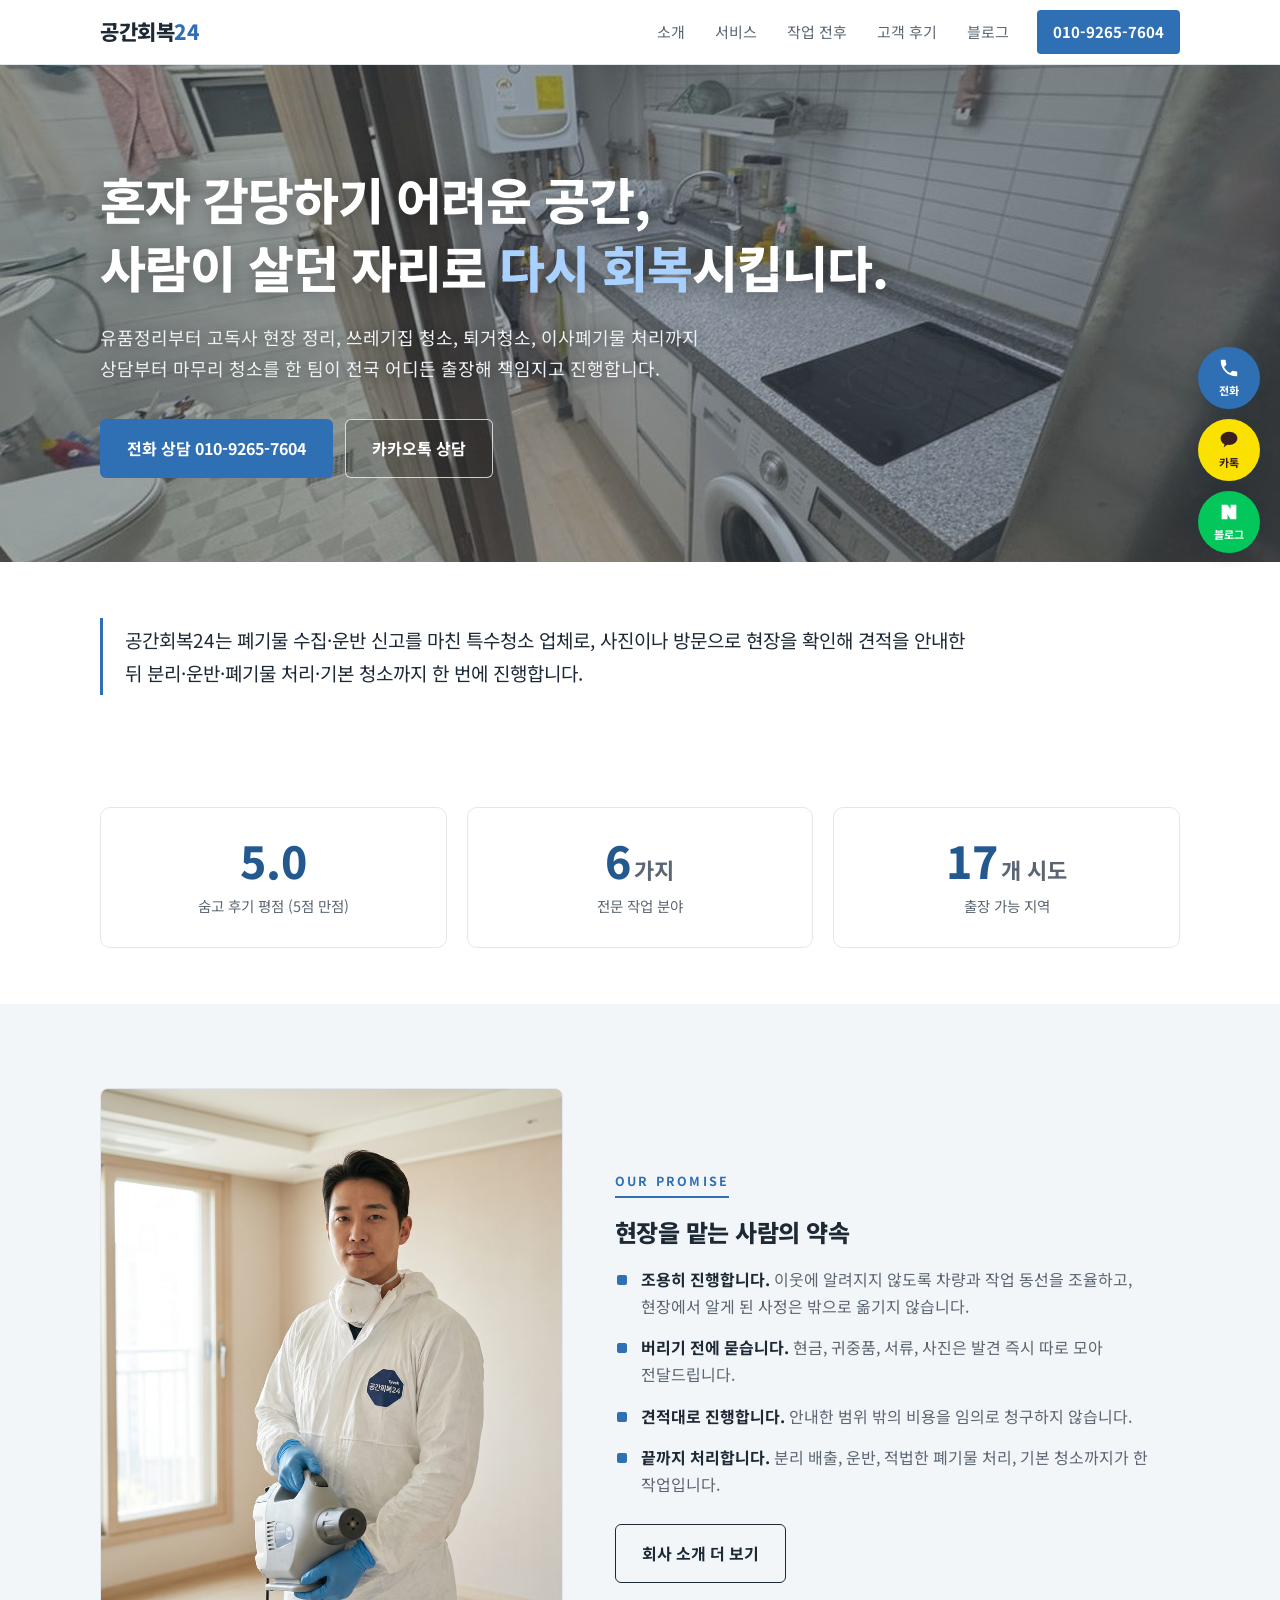
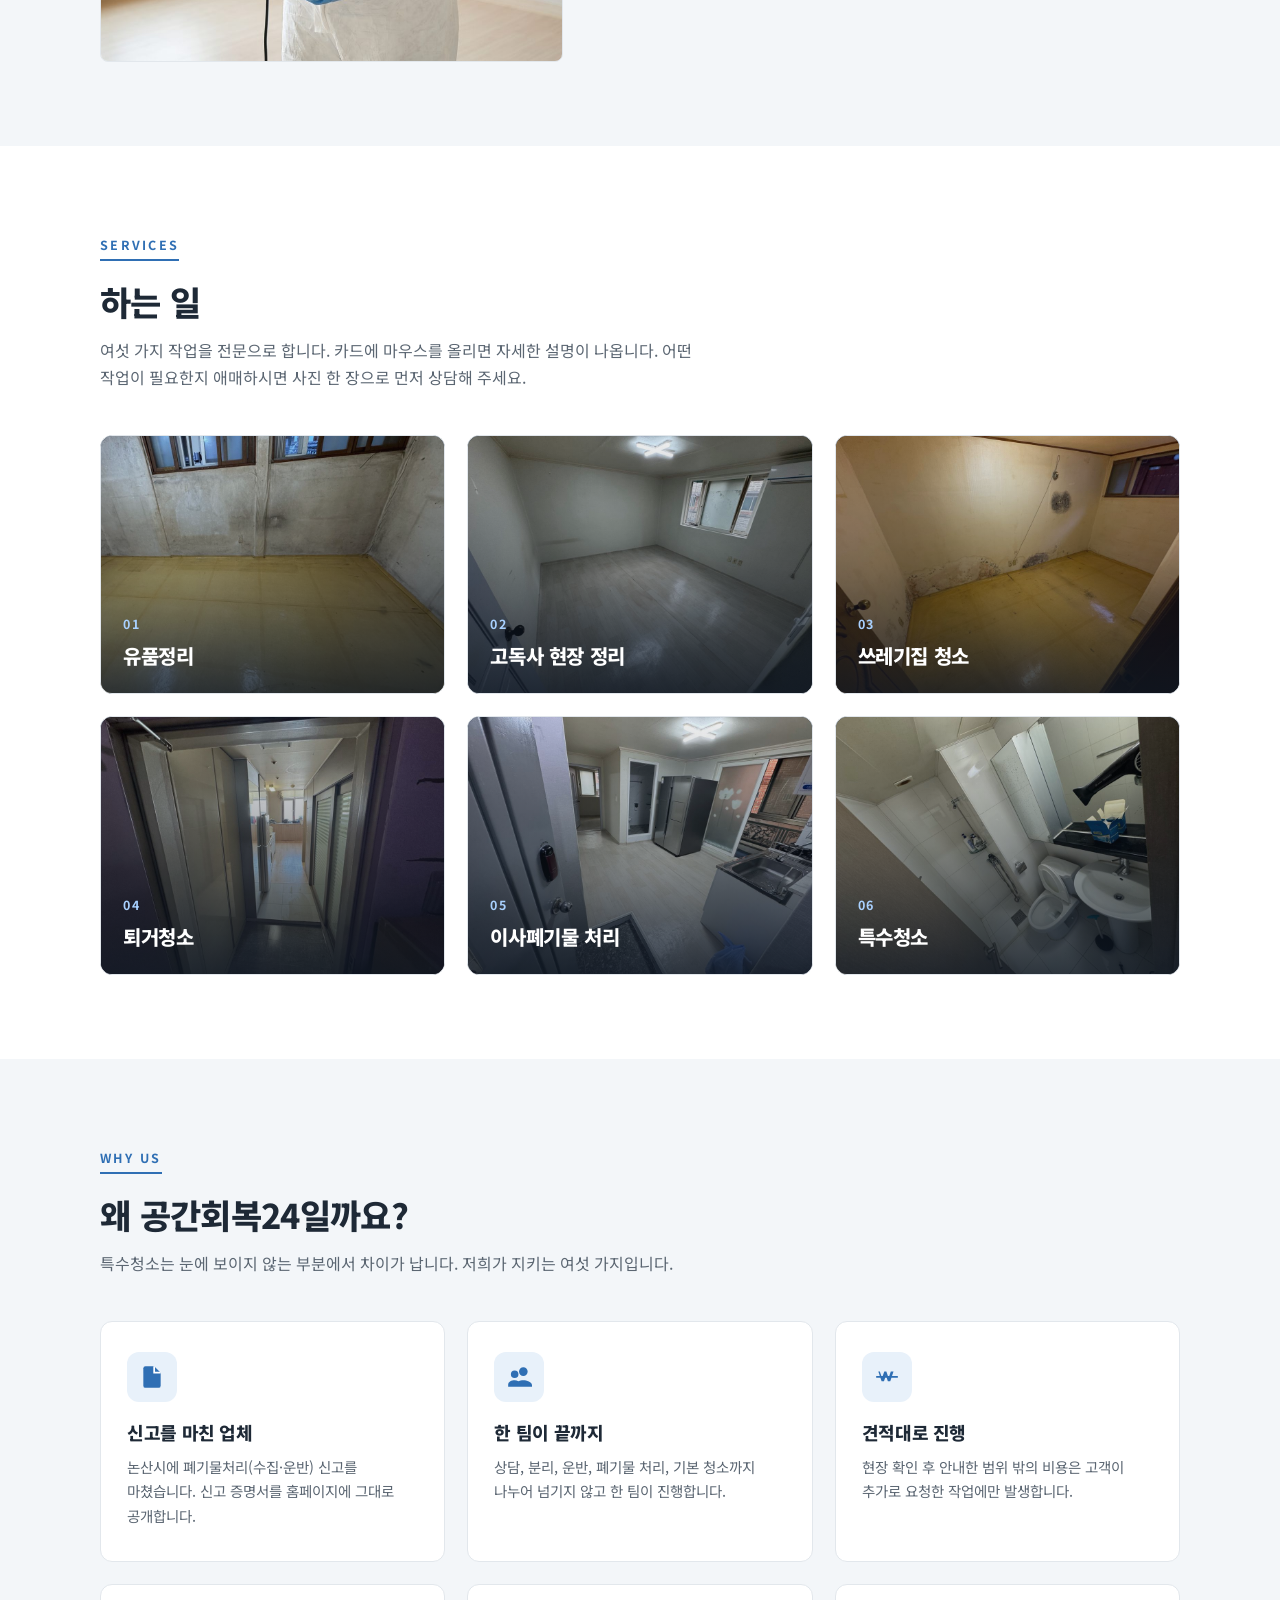
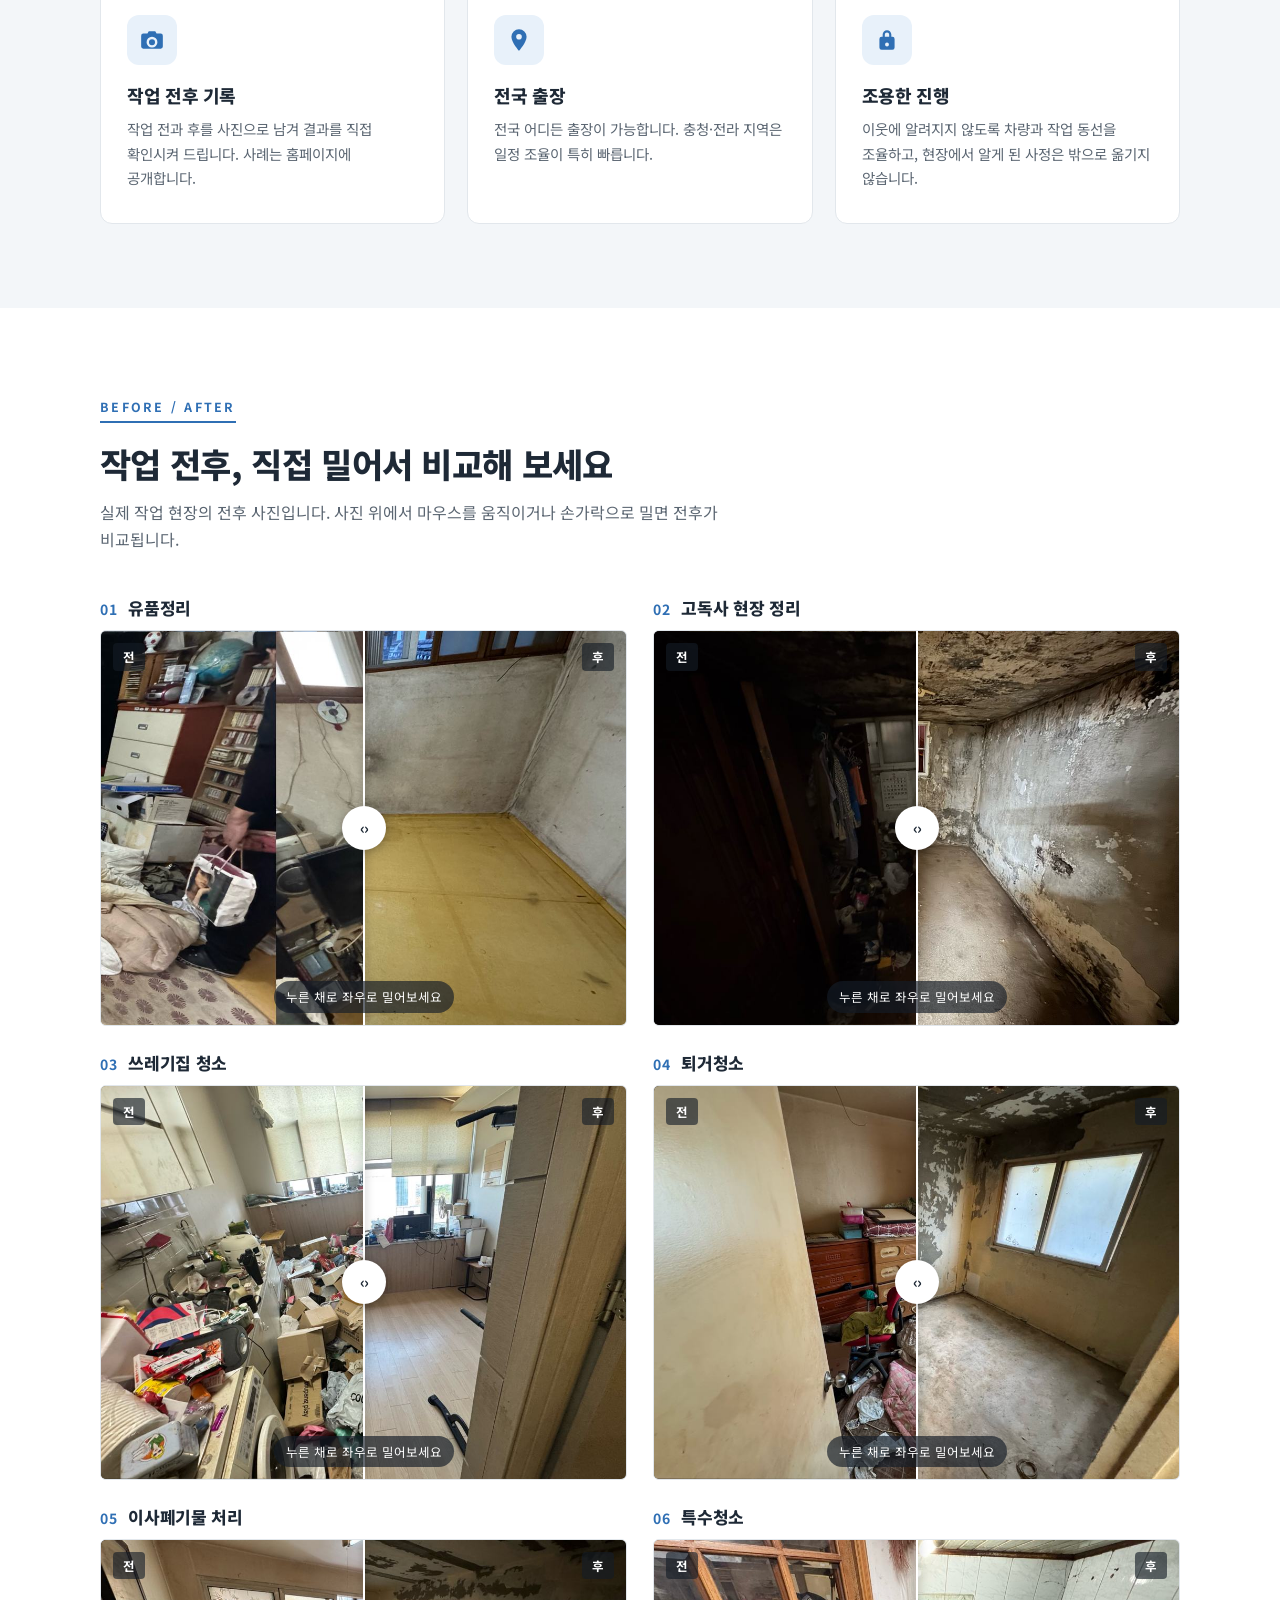
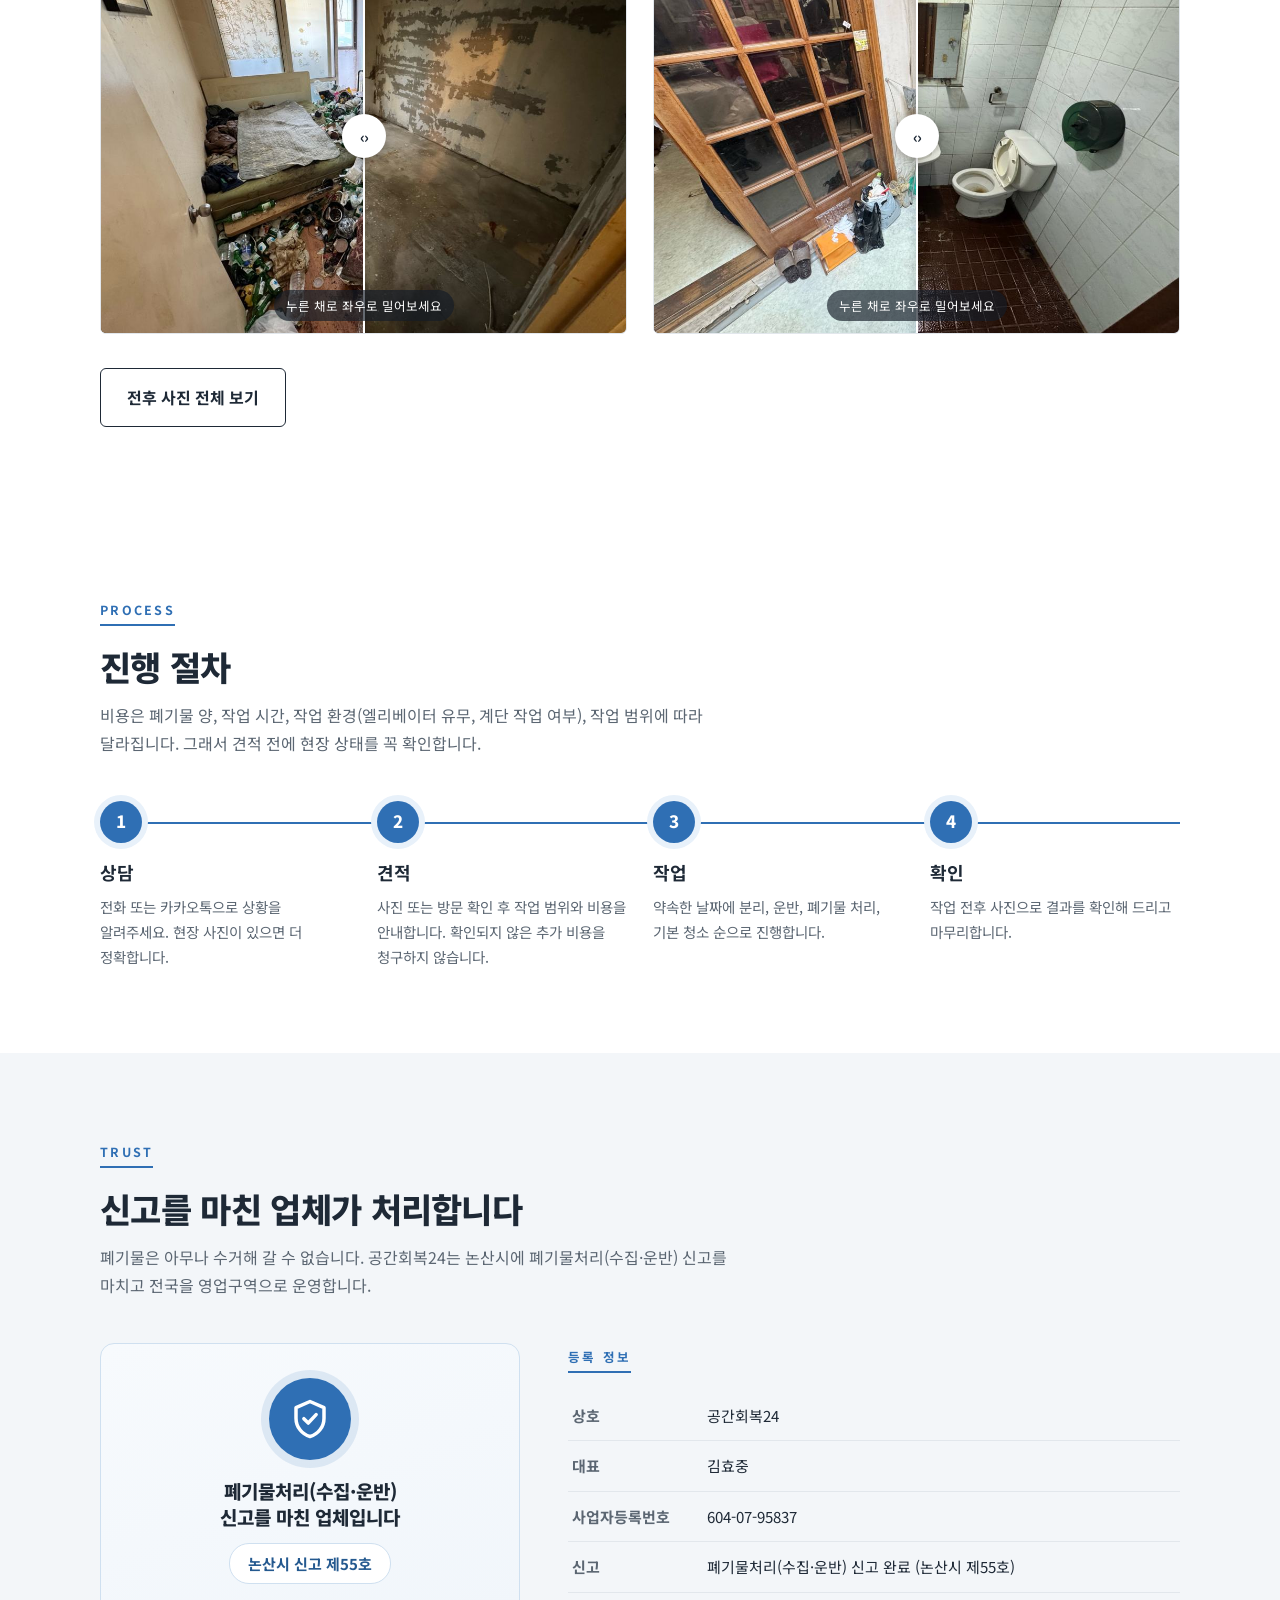
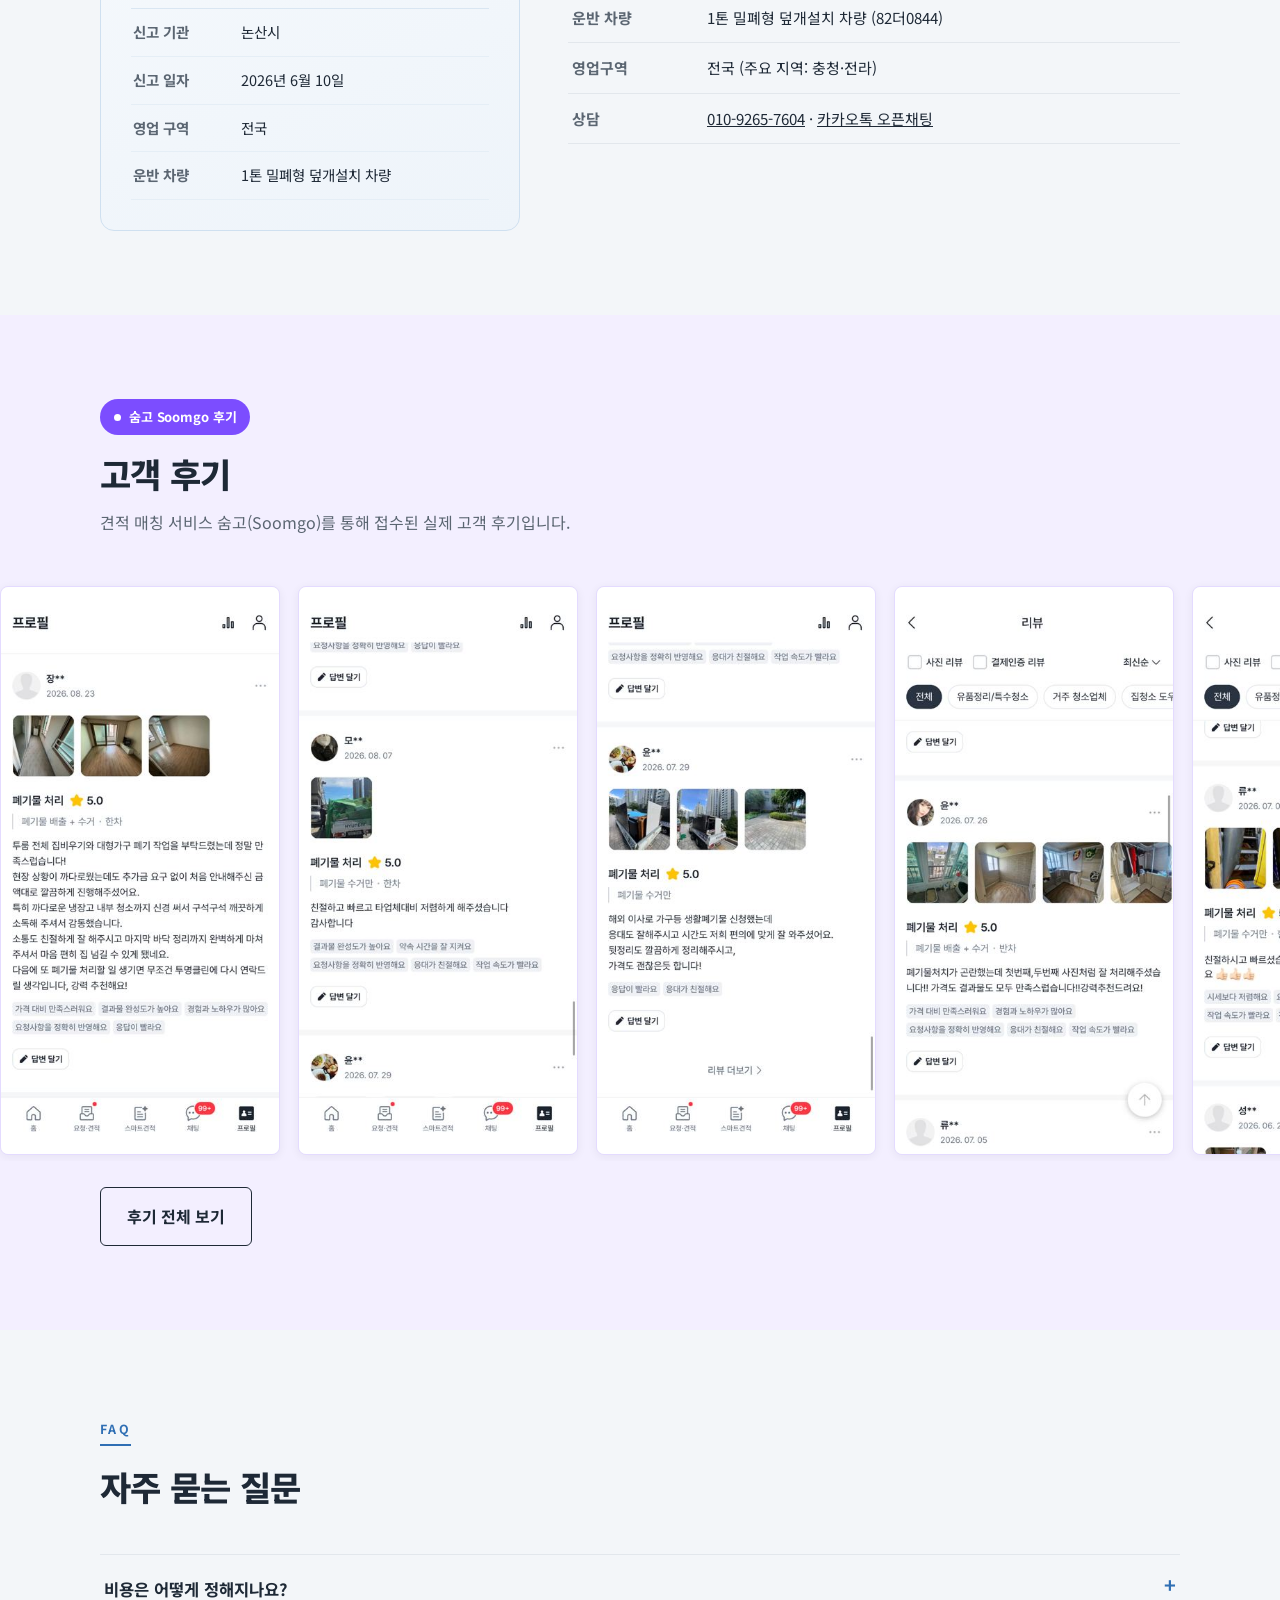
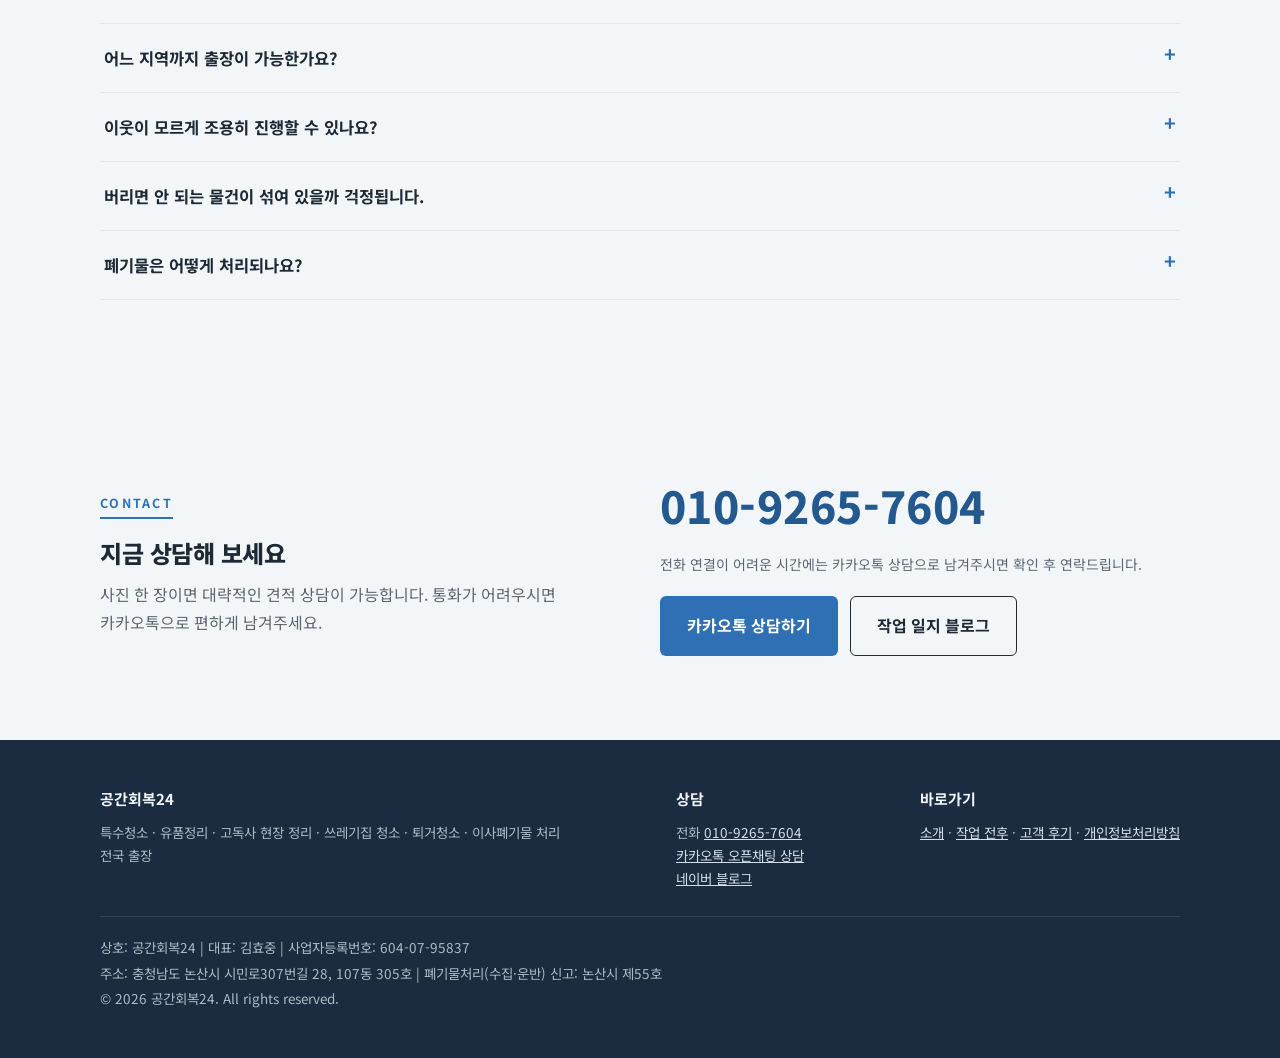
==== index.html @ eb3ba536 "파비콘을 브랜드 색상에 맞춰 새로 제작 기존 아이콘이 예전 주황 계열이라 현재 사이트 색과 맞지 않았다. 브랜드 블루 바탕에 흰색 24를 넣은 아이콘으로 교체하고, 글자는 폰트 의" ====
<!DOCTYPE html>
<html lang="ko">
<head>
<meta charset="utf-8">
<meta name="viewport" content="width=device-width, initial-scale=1">
<title>공간회복24 | 특수청소·유품정리·이사폐기물 처리 전국 출장</title>
<meta name="description" content="공간회복24는 특수청소, 유품정리, 고독사 현장 정리, 쓰레기집 청소, 퇴거청소, 이사폐기물 처리를 전국 출장으로 진행합니다. 폐기물 수집·운반 신고 업체, 전화 상담 010-9265-7604.">
<link rel="canonical" href="https://areaclean24.com/">
<meta property="og:type" content="website">
<meta property="og:title" content="공간회복24 | 특수청소·유품정리·이사폐기물 처리 전국 출장">
<meta property="og:description" content="공간회복24는 특수청소, 유품정리, 고독사 현장 정리, 쓰레기집 청소, 퇴거청소, 이사폐기물 처리를 전국 출장으로 진행합니다. 폐기물 수집·운반 신고 업체, 전화 상담 010-9265-7604.">
<meta property="og:url" content="https://areaclean24.com/">
<meta property="og:image" content="https://areaclean24.com/assets/og-v4.jpg">
<meta property="og:image:width" content="1200">
<meta property="og:image:height" content="630">
<meta property="og:image:alt" content="공간회복24 특수청소·유품정리·이사폐기물 처리, 상담 010-9265-7604">
<meta name="twitter:card" content="summary_large_image">
<meta property="og:locale" content="ko_KR">
<link rel="icon" href="assets/favicon.svg" type="image/svg+xml">
<link rel="icon" href="assets/favicon-32.png" sizes="32x32" type="image/png">
<link rel="apple-touch-icon" href="assets/apple-touch-icon.png">
<link rel="preconnect" href="https://fonts.googleapis.com">
<link rel="preconnect" href="https://fonts.gstatic.com" crossorigin>
<link rel="stylesheet" href="https://fonts.googleapis.com/css2?family=Noto+Sans+KR:wght@400;500;700;800&display=swap">
<link rel="stylesheet" href="css/style.css?v=9">
<script type="application/ld+json">
{
  "@context": "https://schema.org",
  "@graph": [
    {
      "@type": "LocalBusiness",
      "@id": "https://areaclean24.com/#business",
      "name": "공간회복24",
      "description": "특수청소, 유품정리, 고독사 현장 정리, 쓰레기집 청소, 퇴거청소, 이사폐기물 처리를 전국 출장으로 진행하는 업체입니다.",
      "url": "https://areaclean24.com/",
      "telephone": "+82-10-9265-7604",
      "image": "https://areaclean24.com/assets/og-v4.jpg",
      "address": {
        "@type": "PostalAddress",
        "addressLocality": "논산시",
        "addressRegion": "충청남도",
        "addressCountry": "KR"
      },
      "areaServed": "대한민국 전국",
      "founder": { "@type": "Person", "name": "김효중" },
      "sameAs": ["https://blog.naver.com/limpidityclean"]
    },
    {
      "@type": "WebSite",
      "@id": "https://areaclean24.com/#website",
      "url": "https://areaclean24.com/",
      "name": "공간회복24",
      "inLanguage": "ko",
      "publisher": { "@id": "https://areaclean24.com/#business" }
    },
    {
      "@type": "WebPage",
      "@id": "https://areaclean24.com/#webpage",
      "url": "https://areaclean24.com/",
      "name": "공간회복24 | 특수청소·유품정리·이사폐기물 처리 전국 출장",
      "isPartOf": { "@id": "https://areaclean24.com/#website" },
      "about": { "@id": "https://areaclean24.com/#business" },
      "inLanguage": "ko"
    }
  ]
}
</script>
</head>
<body>
<a class="skip" href="#main">본문 바로가기</a>

<header class="site-head">
  <div class="wrap">
    <a class="logo" href="index.html" aria-label="공간회복24 홈">
      <strong>공간회복<em>24</em></strong>
    </a>
    <button class="menu-btn" aria-expanded="false" aria-controls="gnb">메뉴</button>
    <nav class="gnb" id="gnb" aria-label="주 메뉴">
      <a href="about.html">소개</a>
      <a href="index.html#services">서비스</a>
      <a href="gallery.html">작업 전후</a>
      <a href="reviews.html">고객 후기</a>
      <a href="https://blog.naver.com/limpidityclean" target="_blank" rel="noopener">블로그</a>
      <a class="call" href="tel:010-9265-7604">010-9265-7604</a>
    </nav>
  </div>
</header>

<main id="main">

<!-- 히어로 -->
<div class="hero">
  <video autoplay muted loop playsinline preload="metadata" poster="assets/video/poster.jpg?v=2" aria-hidden="true" tabindex="-1">
    <source src="assets/video/hero.mp4?v=2" type="video/mp4">
  </video>
  <div class="wrap hero-inner">
    <h1>혼자 감당하기 어려운 공간,<br>사람이 살던 자리로 <em>다시 회복</em>시킵니다.</h1>
    <p class="sub">유품정리부터 고독사 현장 정리, 쓰레기집 청소, 퇴거청소, 이사폐기물 처리까지 상담부터 마무리 청소를 한 팀이 전국 어디든 출장해 책임지고 진행합니다.</p>
    <div class="cta-row">
      <a class="btn btn-accent" href="tel:010-9265-7604">전화 상담 010-9265-7604</a>
      <a class="btn btn-ghost" href="https://open.kakao.com/o/sWXW52Hi" target="_blank" rel="noopener">카카오톡 상담</a>
    </div>
  </div>
</div>

<!-- 핵심 요약 -->
<section class="tight" aria-label="요약">
  <div class="wrap">
    <p class="answer">공간회복24는 폐기물 수집·운반 신고를 마친 특수청소 업체로, 사진이나 방문으로 현장을 확인해 견적을 안내한 뒤 분리·운반·폐기물 처리·기본 청소까지 한 번에 진행합니다.</p>
  </div>
</section>

<!-- 숫자 -->
<section class="tight" aria-label="주요 수치">
  <div class="wrap">
    <div class="stats">
      <div class="stat" data-reveal>
        <div class="v" data-to="5.0">0</div>
        <p class="k">숨고 후기 평점 (5점 만점)</p>
      </div>
      <div class="stat" data-reveal style="--d:.1s">
        <div class="v" data-to="6" data-unit="가지">0</div>
        <p class="k">전문 작업 분야</p>
      </div>
      <div class="stat" data-reveal style="--d:.2s">
        <div class="v" data-to="17" data-unit="개 시도">0</div>
        <p class="k">출장 가능 지역</p>
      </div>
    </div>
  </div>
</section>

<!-- 사람 / 약속 -->
<section class="alt">
  <div class="wrap people-grid">
    <figure>
      <img src="assets/staff.jpg" alt="공간회복24 로고가 새겨진 흰색 작업복을 입고 청소 도구를 든 작업자" width="900" height="1117" loading="lazy">
    </figure>
    <div>
      <span class="label">OUR PROMISE</span>
      <h2>현장을 맡는 사람의 약속</h2>
      <ul class="promise">
        <li><strong>조용히 진행합니다.</strong> 이웃에 알려지지 않도록 차량과 작업 동선을 조율하고, 현장에서 알게 된 사정은 밖으로 옮기지 않습니다.</li>
        <li><strong>버리기 전에 묻습니다.</strong> 현금, 귀중품, 서류, 사진은 발견 즉시 따로 모아 전달드립니다.</li>
        <li><strong>견적대로 진행합니다.</strong> 안내한 범위 밖의 비용을 임의로 청구하지 않습니다.</li>
        <li><strong>끝까지 처리합니다.</strong> 분리 배출, 운반, 적법한 폐기물 처리, 기본 청소까지가 한 작업입니다.</li>
      </ul>
      <p style="margin-top:26px;"><a class="btn btn-line" href="about.html">회사 소개 더 보기</a></p>
    </div>
  </div>
</section>

<!-- 서비스 -->
<section id="services">
  <div class="wrap">
    <div class="sec-head" data-reveal>
      <span class="label">SERVICES</span>
      <h2>하는 일</h2>
      <p>여섯 가지 작업을 전문으로 합니다. 카드에 마우스를 올리면 자세한 설명이 나옵니다. 어떤 작업이 필요한지 애매하시면 사진 한 장으로 먼저 상담해 주세요.</p>
    </div>
    <div class="svc-cards">
      <article class="svc-card" data-reveal style="--d:0.00s">
        <img src="assets/ba/13a.jpg" alt="공간회복24가 작업을 마친 현장" width="1000" height="750" loading="lazy">
        <span class="veil" aria-hidden="true"></span>
        <div class="body">
          <span class="n">01</span>
          <h3>유품정리</h3>
          <p>고인의 물건을 함부로 버리지 않습니다. 보관할 것과 정리할 것을 유가족과 상의하며 예를 갖춰 진행합니다.</p>
        </div>
        <a class="cover" href="gallery.html" aria-label="유품정리 작업 전후 사진 보기">유품정리</a>
      </article>
      <article class="svc-card" data-reveal style="--d:0.08s">
        <img src="assets/ba/09a.jpg" alt="공간회복24가 작업을 마친 현장" width="1000" height="750" loading="lazy">
        <span class="veil" aria-hidden="true"></span>
        <div class="body">
          <span class="n">02</span>
          <h3>고독사 현장 정리</h3>
          <p>오염 부위 정리와 소독, 탈취까지 포함해 현장을 정리합니다. 이웃에 알려지지 않도록 조용히 작업합니다.</p>
        </div>
        <a class="cover" href="gallery.html" aria-label="고독사 현장 정리 작업 전후 사진 보기">고독사 현장 정리</a>
      </article>
      <article class="svc-card" data-reveal style="--d:0.16s">
        <img src="assets/ba/18a.jpg" alt="공간회복24가 작업을 마친 현장" width="1000" height="750" loading="lazy">
        <span class="veil" aria-hidden="true"></span>
        <div class="body">
          <span class="n">03</span>
          <h3>쓰레기집 청소</h3>
          <p>수년간 쌓인 짐과 쓰레기를 분리 배출하고, 생활이 가능한 상태로 되돌립니다. 재사용 가능한 물건은 따로 정리합니다.</p>
        </div>
        <a class="cover" href="gallery.html" aria-label="쓰레기집 청소 작업 전후 사진 보기">쓰레기집 청소</a>
      </article>
      <article class="svc-card" data-reveal style="--d:0.24s">
        <img src="assets/ba/24a.jpg" alt="공간회복24가 작업을 마친 현장" width="1000" height="750" loading="lazy">
        <span class="veil" aria-hidden="true"></span>
        <div class="body">
          <span class="n">04</span>
          <h3>퇴거청소</h3>
          <p>이사·퇴거 후 남은 짐 처리와 청소를 한 번에 진행합니다. 임대인·임차인 일정에 맞춰 빠르게 마무리합니다.</p>
        </div>
        <a class="cover" href="gallery.html" aria-label="퇴거청소 작업 전후 사진 보기">퇴거청소</a>
      </article>
      <article class="svc-card" data-reveal style="--d:0.32s">
        <img src="assets/ba/12a.jpg" alt="공간회복24가 작업을 마친 현장" width="1000" height="750" loading="lazy">
        <span class="veil" aria-hidden="true"></span>
        <div class="body">
          <span class="n">05</span>
          <h3>이사폐기물 처리</h3>
          <p>이사·생활·건축 폐기물을 수거해 적법하게 처리합니다. 1톤 차량 반차·한차 단위로 규모에 맞게 진행합니다.</p>
        </div>
        <a class="cover" href="gallery.html" aria-label="이사폐기물 처리 작업 전후 사진 보기">이사폐기물 처리</a>
      </article>
      <article class="svc-card" data-reveal style="--d:0.40s">
        <img src="assets/ba/21a.jpg" alt="공간회복24가 작업을 마친 현장" width="1000" height="750" loading="lazy">
        <span class="veil" aria-hidden="true"></span>
        <div class="body">
          <span class="n">06</span>
          <h3>특수청소</h3>
          <p>일반 청소로 해결되지 않는 오염, 악취, 장기 방치 공간을 다룹니다. 현장 상태에 맞춰 작업 범위를 설계합니다.</p>
        </div>
        <a class="cover" href="gallery.html" aria-label="특수청소 작업 전후 사진 보기">특수청소</a>
      </article>
    </div>
  </div>
</section>

<!-- 강점 -->
<section class="alt" id="why">
  <div class="wrap">
    <div class="sec-head" data-reveal>
      <span class="label">WHY US</span>
      <h2>왜 공간회복24일까요?</h2>
      <p>특수청소는 눈에 보이지 않는 부분에서 차이가 납니다. 저희가 지키는 여섯 가지입니다.</p>
    </div>
    <div class="why-grid">
      <article class="why" data-reveal style="--d:0.00s">
        <span class="ico" aria-hidden="true"><svg viewBox="0 0 24 24" fill="currentColor"><path d="M14 2H6a2 2 0 0 0-2 2v16a2 2 0 0 0 2 2h12a2 2 0 0 0 2-2V8l-6-6z"/><path d="M14 2v6h6" fill="none" stroke="#fff" stroke-width="1.6"/></svg></span>
        <h3>신고를 마친 업체</h3>
        <p>논산시에 폐기물처리(수집·운반) 신고를 마쳤습니다. 신고 증명서를 홈페이지에 그대로 공개합니다.</p>
      </article>
      <article class="why" data-reveal style="--d:0.08s">
        <span class="ico" aria-hidden="true"><svg viewBox="0 0 24 24" fill="currentColor"><path d="M16 11a4 4 0 1 0-4-4 4 4 0 0 0 4 4zM8 13a3.5 3.5 0 1 0-3.5-3.5A3.5 3.5 0 0 0 8 13zm0 2c-2.7 0-6 1.3-6 4v2h8v-2c0-1.1.5-2.2 1.4-3.1A11 11 0 0 0 8 15zm8 0c-3 0-8 1.5-8 4.5V21h16v-1.5c0-3-5-4.5-8-4.5z"/></svg></span>
        <h3>한 팀이 끝까지</h3>
        <p>상담, 분리, 운반, 폐기물 처리, 기본 청소까지 나누어 넘기지 않고 한 팀이 진행합니다.</p>
      </article>
      <article class="why" data-reveal style="--d:0.16s">
        <span class="ico" aria-hidden="true"><svg viewBox="0 0 24 24" fill="currentColor"><path d="M3 7h2.4l2 6 2.1-6h1.9l2.1 6 2-6H18l-3 9h-2.2L11 10.6 9.2 16H7L4 7H3zm-1 4h20v1.6H2V11z"/></svg></span>
        <h3>견적대로 진행</h3>
        <p>현장 확인 후 안내한 범위 밖의 비용은 고객이 추가로 요청한 작업에만 발생합니다.</p>
      </article>
      <article class="why" data-reveal style="--d:0.24s">
        <span class="ico" aria-hidden="true"><svg viewBox="0 0 24 24" fill="currentColor"><path d="M9 4h6l1.2 2H20a2 2 0 0 1 2 2v10a2 2 0 0 1-2 2H4a2 2 0 0 1-2-2V8a2 2 0 0 1 2-2h3.8L9 4zm3 5a5 5 0 1 0 5 5 5 5 0 0 0-5-5zm0 2.2A2.8 2.8 0 1 1 9.2 14 2.8 2.8 0 0 1 12 11.2z"/></svg></span>
        <h3>작업 전후 기록</h3>
        <p>작업 전과 후를 사진으로 남겨 결과를 직접 확인시켜 드립니다. 사례는 홈페이지에 공개합니다.</p>
      </article>
      <article class="why" data-reveal style="--d:0.32s">
        <span class="ico" aria-hidden="true"><svg viewBox="0 0 24 24" fill="currentColor"><path d="M12 2a7 7 0 0 0-7 7c0 5.2 7 13 7 13s7-7.8 7-13a7 7 0 0 0-7-7zm0 9.6A2.6 2.6 0 1 1 14.6 9 2.6 2.6 0 0 1 12 11.6z"/></svg></span>
        <h3>전국 출장</h3>
        <p>전국 어디든 출장이 가능합니다. 충청·전라 지역은 일정 조율이 특히 빠릅니다.</p>
      </article>
      <article class="why" data-reveal style="--d:0.40s">
        <span class="ico" aria-hidden="true"><svg viewBox="0 0 24 24" fill="currentColor"><path d="M17 9h-1V7a4 4 0 0 0-8 0v2H7a2 2 0 0 0-2 2v8a2 2 0 0 0 2 2h10a2 2 0 0 0 2-2v-8a2 2 0 0 0-2-2zm-7-2a2 2 0 0 1 4 0v2h-4V7zm2 11a1.8 1.8 0 1 1 1.8-1.8A1.8 1.8 0 0 1 12 18z"/></svg></span>
        <h3>조용한 진행</h3>
        <p>이웃에 알려지지 않도록 차량과 작업 동선을 조율하고, 현장에서 알게 된 사정은 밖으로 옮기지 않습니다.</p>
      </article>
    </div>
  </div>
</section>

<!-- 전후 비교 -->
<section id="before-after">
  <div class="wrap">
    <div class="sec-head">
      <span class="label">BEFORE / AFTER</span>
      <h2>작업 전후, 직접 밀어서 비교해 보세요</h2>
      <p>실제 작업 현장의 전후 사진입니다. 사진 위에서 마우스를 움직이거나 손가락으로 밀면 전후가 비교됩니다.</p>
    </div>
    <div class="ba-grid">
      <div class="ba-item">
        <h3><span class="num">01</span>유품정리</h3>
        <div class="bas">
        <img src="assets/ba/13a.jpg" alt="유품정리 작업 후 모습" width="1000" height="1000" loading="lazy">
        <div class="bas-top"><img src="assets/ba/13b.jpg" alt="유품정리 작업 전 모습" width="1000" height="1000" loading="lazy"></div>
        <div class="bas-line" aria-hidden="true"><span class="bas-knob">‹ ›</span></div>
        <span class="bas-hint">누른 채로 좌우로 밀어보세요</span>
        <span class="bas-tag bas-tag-b">전</span><span class="bas-tag bas-tag-a">후</span>
        <input type="range" min="0" max="100" value="50" aria-label="유품정리 작업 전후 비교 슬라이더">
      </div>
      </div>
      <div class="ba-item">
        <h3><span class="num">02</span>고독사 현장 정리</h3>
        <div class="bas">
        <img src="assets/ba/05a.jpg" alt="고독사 현장 정리 작업 후 모습" width="1000" height="750" loading="lazy">
        <div class="bas-top"><img src="assets/ba/05b.jpg" alt="고독사 현장 정리 작업 전 모습" width="1000" height="750" loading="lazy"></div>
        <div class="bas-line" aria-hidden="true"><span class="bas-knob">‹ ›</span></div>
        <span class="bas-hint">누른 채로 좌우로 밀어보세요</span>
        <span class="bas-tag bas-tag-b">전</span><span class="bas-tag bas-tag-a">후</span>
        <input type="range" min="0" max="100" value="50" aria-label="고독사 현장 정리 작업 전후 비교 슬라이더">
      </div>
      </div>
      <div class="ba-item">
        <h3><span class="num">03</span>쓰레기집 청소</h3>
        <div class="bas">
        <img src="assets/ba/23a.jpg" alt="쓰레기집 청소 작업 후 모습" width="1000" height="750" loading="lazy">
        <div class="bas-top"><img src="assets/ba/23b.jpg" alt="쓰레기집 청소 작업 전 모습" width="1000" height="750" loading="lazy"></div>
        <div class="bas-line" aria-hidden="true"><span class="bas-knob">‹ ›</span></div>
        <span class="bas-hint">누른 채로 좌우로 밀어보세요</span>
        <span class="bas-tag bas-tag-b">전</span><span class="bas-tag bas-tag-a">후</span>
        <input type="range" min="0" max="100" value="50" aria-label="쓰레기집 청소 작업 전후 비교 슬라이더">
      </div>
      </div>
      <div class="ba-item">
        <h3><span class="num">04</span>퇴거청소</h3>
        <div class="bas">
        <img src="assets/ba/03a.jpg" alt="퇴거청소 작업 후 모습" width="1000" height="750" loading="lazy">
        <div class="bas-top"><img src="assets/ba/03b.jpg" alt="퇴거청소 작업 전 모습" width="1000" height="750" loading="lazy"></div>
        <div class="bas-line" aria-hidden="true"><span class="bas-knob">‹ ›</span></div>
        <span class="bas-hint">누른 채로 좌우로 밀어보세요</span>
        <span class="bas-tag bas-tag-b">전</span><span class="bas-tag bas-tag-a">후</span>
        <input type="range" min="0" max="100" value="50" aria-label="퇴거청소 작업 전후 비교 슬라이더">
      </div>
      </div>
      <div class="ba-item">
        <h3><span class="num">05</span>이사폐기물 처리</h3>
        <div class="bas">
        <img src="assets/ba/01a.jpg" alt="이사폐기물 처리 작업 후 모습" width="1000" height="750" loading="lazy">
        <div class="bas-top"><img src="assets/ba/01b.jpg" alt="이사폐기물 처리 작업 전 모습" width="1000" height="750" loading="lazy"></div>
        <div class="bas-line" aria-hidden="true"><span class="bas-knob">‹ ›</span></div>
        <span class="bas-hint">누른 채로 좌우로 밀어보세요</span>
        <span class="bas-tag bas-tag-b">전</span><span class="bas-tag bas-tag-a">후</span>
        <input type="range" min="0" max="100" value="50" aria-label="이사폐기물 처리 작업 전후 비교 슬라이더">
      </div>
      </div>
      <div class="ba-item">
        <h3><span class="num">06</span>특수청소</h3>
        <div class="bas">
        <img src="assets/ba/16a.jpg" alt="특수청소 작업 후 모습" width="1000" height="750" loading="lazy">
        <div class="bas-top"><img src="assets/ba/16b.jpg" alt="특수청소 작업 전 모습" width="1000" height="750" loading="lazy"></div>
        <div class="bas-line" aria-hidden="true"><span class="bas-knob">‹ ›</span></div>
        <span class="bas-hint">누른 채로 좌우로 밀어보세요</span>
        <span class="bas-tag bas-tag-b">전</span><span class="bas-tag bas-tag-a">후</span>
        <input type="range" min="0" max="100" value="50" aria-label="특수청소 작업 전후 비교 슬라이더">
      </div>
      </div>
    </div>
    <p style="margin-top:34px;"><a class="btn btn-line" href="gallery.html">전후 사진 전체 보기</a></p>
  </div>
</section>

<!-- 진행 절차 -->
<section>
  <div class="wrap">
    <div class="sec-head" data-reveal>
      <span class="label">PROCESS</span>
      <h2>진행 절차</h2>
      <p>비용은 폐기물 양, 작업 시간, 작업 환경(엘리베이터 유무, 계단 작업 여부), 작업 범위에 따라 달라집니다. 그래서 견적 전에 현장 상태를 꼭 확인합니다.</p>
    </div>
    <div class="steps flow">
      <div class="step-line" aria-hidden="true"><span></span></div>
      <div class="step" data-reveal style="--d:0.00s">
        <span class="badge" aria-hidden="true">1</span>
        <b>상담</b>
        <p>전화 또는 카카오톡으로 상황을 알려주세요. 현장 사진이 있으면 더 정확합니다.</p>
      </div>
      <div class="step" data-reveal style="--d:0.12s">
        <span class="badge" aria-hidden="true">2</span>
        <b>견적</b>
        <p>사진 또는 방문 확인 후 작업 범위와 비용을 안내합니다. 확인되지 않은 추가 비용을 청구하지 않습니다.</p>
      </div>
      <div class="step" data-reveal style="--d:0.24s">
        <span class="badge" aria-hidden="true">3</span>
        <b>작업</b>
        <p>약속한 날짜에 분리, 운반, 폐기물 처리, 기본 청소 순으로 진행합니다.</p>
      </div>
      <div class="step" data-reveal style="--d:0.36s">
        <span class="badge" aria-hidden="true">4</span>
        <b>확인</b>
        <p>작업 전후 사진으로 결과를 확인해 드리고 마무리합니다.</p>
      </div>
    </div>
  </div>
</section>

<!-- 신뢰 -->
<section class="alt">
  <div class="wrap">
    <div class="sec-head">
      <span class="label">TRUST</span>
      <h2>신고를 마친 업체가 처리합니다</h2>
      <p>폐기물은 아무나 수거해 갈 수 없습니다. 공간회복24는 논산시에 폐기물처리(수집·운반) 신고를 마치고 전국을 영업구역으로 운영합니다.</p>
    </div>
    <div class="trust-grid">
      <div class="permit-card" data-reveal>
        <span class="seal" aria-hidden="true">
          <svg viewBox="0 0 24 24" fill="none" stroke="currentColor" stroke-width="2" stroke-linecap="round" stroke-linejoin="round">
            <path d="M12 2 4 5.5v6c0 5 3.4 9.3 8 10.5 4.6-1.2 8-5.5 8-10.5v-6L12 2z"/>
            <path d="m8.5 11.8 2.5 2.5 4.5-4.8"/>
          </svg>
        </span>
        <p class="t">폐기물처리(수집·운반)<br>신고를 마친 업체입니다</p>
        <span class="no">논산시 신고 제55호</span>
        <dl>
          <div><dt>신고 기관</dt><dd>논산시</dd></div>
          <div><dt>신고 일자</dt><dd>2026년 6월 10일</dd></div>
          <div><dt>영업 구역</dt><dd>전국</dd></div>
          <div><dt>운반 차량</dt><dd>1톤 밀폐형 덮개설치 차량</dd></div>
        </dl>
      </div>
      <table class="fact-table">
        <caption class="label" style="caption-side:top; text-align:left;">등록 정보</caption>
        <tr><th scope="row">상호</th><td>공간회복24</td></tr>
        <tr><th scope="row">대표</th><td>김효중</td></tr>
        <tr><th scope="row">사업자등록번호</th><td>604-07-95837</td></tr>
        <tr><th scope="row">신고</th><td>폐기물처리(수집·운반) 신고 완료 (논산시 제55호)</td></tr>
        <tr><th scope="row">운반 차량</th><td>1톤 밀폐형 덮개설치 차량 (82더0844)</td></tr>
        <tr><th scope="row">영업구역</th><td>전국 (주요 지역: 충청·전라)</td></tr>
        <tr><th scope="row">상담</th><td><a href="tel:010-9265-7604">010-9265-7604</a> · <a href="https://open.kakao.com/o/sWXW52Hi" target="_blank" rel="noopener">카카오톡 오픈채팅</a></td></tr>
      </table>
    </div>
  </div>
</section>

<!-- 후기 -->
<section class="soomgo-band">
  <div class="wrap">
    <div class="sec-head">
      <span class="soomgo-badge"><span class="dot"></span>숨고 Soomgo 후기</span>
      <h2 style="margin-top:16px;">고객 후기</h2>
      <p>견적 매칭 서비스 숨고(Soomgo)를 통해 접수된 실제 고객 후기입니다.</p>
    </div>
  </div>
  <div class="wrap" style="max-width:none; padding:0;">
    <div class="marquee" aria-label="숨고 고객 후기 화면 캡처 모음">
      <div class="marquee-track">
        <img src="assets/reviews/shot-01.jpg" alt="숨고 후기 화면 캡처 1" width="400" height="816" loading="lazy">
        <img src="assets/reviews/shot-02.jpg" alt="숨고 후기 화면 캡처 2" width="400" height="816" loading="lazy">
        <img src="assets/reviews/shot-03.jpg" alt="숨고 후기 화면 캡처 3" width="400" height="816" loading="lazy">
        <img src="assets/reviews/shot-04.jpg" alt="숨고 후기 화면 캡처 4" width="400" height="816" loading="lazy">
        <img src="assets/reviews/shot-05.jpg" alt="숨고 후기 화면 캡처 5" width="400" height="816" loading="lazy">
        <img src="assets/reviews/shot-06.jpg" alt="숨고 후기 화면 캡처 6" width="400" height="816" loading="lazy">
        <img src="assets/reviews/shot-07.jpg" alt="숨고 후기 화면 캡처 7" width="400" height="816" loading="lazy">
        <img src="assets/reviews/shot-08.jpg" alt="숨고 후기 화면 캡처 8" width="400" height="816" loading="lazy">
        <img src="assets/reviews/shot-09.jpg" alt="숨고 후기 화면 캡처 9" width="400" height="816" loading="lazy">
        <img src="assets/reviews/shot-10.jpg" alt="숨고 후기 화면 캡처 10" width="400" height="816" loading="lazy">
        <img src="assets/reviews/shot-11.jpg" alt="숨고 후기 화면 캡처 11" width="400" height="816" loading="lazy">
        <img src="assets/reviews/shot-12.jpg" alt="숨고 후기 화면 캡처 12" width="400" height="816" loading="lazy">
        <img src="assets/reviews/shot-13.jpg" alt="숨고 후기 화면 캡처 13" width="400" height="816" loading="lazy">
        <img src="assets/reviews/shot-14.jpg" alt="숨고 후기 화면 캡처 14" width="400" height="816" loading="lazy">
        <img src="assets/reviews/shot-15.jpg" alt="숨고 후기 화면 캡처 15" width="400" height="816" loading="lazy">
        <img src="assets/reviews/shot-16.jpg" alt="숨고 후기 화면 캡처 16" width="400" height="816" loading="lazy">
        <img src="assets/reviews/shot-17.jpg" alt="숨고 후기 화면 캡처 17" width="400" height="816" loading="lazy">
      </div>
    </div>

  </div>
  <div class="wrap">
    <p style="margin-top:26px;"><a class="btn btn-line" href="reviews.html">후기 전체 보기</a></p>
  </div>
</section>

<!-- FAQ -->
<section class="alt">
  <div class="wrap">
    <div class="sec-head">
      <span class="label">FAQ</span>
      <h2>자주 묻는 질문</h2>
    </div>
    <div class="faq">
      <details>
        <summary>비용은 어떻게 정해지나요?</summary>
        <p class="a">폐기물 양, 작업 시간, 작업 환경(엘리베이터 유무·계단 작업 여부), 작업 범위(수거만 진행할지, 기본 청소까지 포함할지)에 따라 달라집니다. 현장 사진이나 방문 확인 후 견적을 안내드리며, 안내한 범위 밖의 비용을 임의로 청구하지 않습니다.</p>
      </details>
      <details>
        <summary>어느 지역까지 출장이 가능한가요?</summary>
        <p class="a">전국 출장이 가능합니다. 충청·전라 지역이 주요 활동 지역이라 이 지역은 일정 조율이 특히 빠릅니다.</p>
      </details>
      <details>
        <summary>이웃이 모르게 조용히 진행할 수 있나요?</summary>
        <p class="a">네. 유품정리와 고독사 현장 정리는 특히 주변에 알려지지 않도록 차량과 작업 동선을 조율해 조용히 진행합니다.</p>
      </details>
      <details>
        <summary>버리면 안 되는 물건이 섞여 있을까 걱정됩니다.</summary>
        <p class="a">작업 전 보관할 물건의 기준을 먼저 여쭤봅니다. 현금, 귀중품, 서류, 사진 등은 작업 중 발견되는 대로 따로 모아 전달드립니다.</p>
      </details>
      <details>
        <summary>폐기물은 어떻게 처리되나요?</summary>
        <p class="a">폐기물처리(수집·운반) 신고를 마친 차량으로 수거해 적법한 절차로 처리합니다. 무단 투기나 불법 처리로 배출자가 피해를 보는 일이 없도록 진행합니다.</p>
      </details>
    </div>
  </div>
</section>

<!-- 컨택트 -->
<section class="contact" id="contact">
  <div class="wrap contact-box">
    <div>
      <span class="label">CONTACT</span>
      <h2>지금 상담해 보세요</h2>
      <p style="margin-top:12px; color:var(--ink-soft); max-width:30em;">사진 한 장이면 대략적인 견적 상담이 가능합니다. 통화가 어려우시면 카카오톡으로 편하게 남겨주세요.</p>
    </div>
    <div>
      <a class="tel" href="tel:010-9265-7604">010-9265-7604</a>
      <p class="contact-hours">전화 연결이 어려운 시간에는 카카오톡 상담으로 남겨주시면 확인 후 연락드립니다.</p>
      <div style="margin-top:20px; display:flex; gap:12px; flex-wrap:wrap;">
        <a class="btn btn-accent" href="https://open.kakao.com/o/sWXW52Hi" target="_blank" rel="noopener">카카오톡 상담하기</a>
        <a class="btn btn-line" href="https://blog.naver.com/limpidityclean" target="_blank" rel="noopener">작업 일지 블로그</a>
      </div>
    </div>
  </div>
</section>

</main>

<footer class="site-foot">
  <div class="wrap">
    <div class="cols">
      <div>
        <b>공간회복24</b>
        <p style="margin-top:10px;">특수청소 · 유품정리 · 고독사 현장 정리 · 쓰레기집 청소 · 퇴거청소 · 이사폐기물 처리<br>전국 출장</p>
      </div>
      <div>
        <b>상담</b>
        <p style="margin-top:10px;">전화 <a href="tel:010-9265-7604">010-9265-7604</a><br>
        <a href="https://open.kakao.com/o/sWXW52Hi" target="_blank" rel="noopener">카카오톡 오픈채팅 상담</a><br>
        <a href="https://blog.naver.com/limpidityclean" target="_blank" rel="noopener">네이버 블로그</a></p>
      </div>
      <div>
        <b>바로가기</b>
        <p style="margin-top:10px;"><a href="about.html">소개</a> · <a href="gallery.html">작업 전후</a> · <a href="reviews.html">고객 후기</a> · <a href="privacy.html">개인정보처리방침</a></p>
      </div>
    </div>
    <div class="legal">
      상호: 공간회복24 | 대표: 김효중 | 사업자등록번호: 604-07-95837<br>
      주소: 충청남도 논산시 시민로307번길 28, 107동 305호 | 폐기물처리(수집·운반) 신고: 논산시 제55호<br>
      © 2026 공간회복24. All rights reserved.
    </div>
  </div>
</footer>

<nav class="side-cta" aria-label="빠른 상담 바로가기">
  <a class="s-tel" href="tel:010-9265-7604" aria-label="전화 상담 010-9265-7604">
    <svg viewBox="0 0 24 24" fill="currentColor" aria-hidden="true"><path d="M6.6 10.8c1.4 2.8 3.8 5.1 6.6 6.6l2.2-2.2c.3-.3.7-.4 1-.2 1.1.4 2.4.6 3.6.6.6 0 1 .4 1 1V20c0 .6-.4 1-1 1-9.4 0-17-7.6-17-17 0-.6.4-1 1-1h3.5c.6 0 1 .4 1 1 0 1.3.2 2.5.6 3.6.1.3 0 .7-.2 1l-2.3 2.2z"/></svg>
    전화
  </a>
  <a class="s-kakao" href="https://open.kakao.com/o/sWXW52Hi" target="_blank" rel="noopener" aria-label="카카오톡 상담 (새 창)">
    <svg viewBox="0 0 24 24" fill="currentColor" aria-hidden="true"><path d="M12 3C6.9 3 2.8 6.3 2.8 10.3c0 2.6 1.7 4.9 4.3 6.2-.2.7-.7 2.5-.8 2.9-.1.5.2.5.4.4.2-.1 2.6-1.8 3.6-2.5.6.1 1.1.1 1.7.1 5.1 0 9.2-3.3 9.2-7.3S17.1 3 12 3z"/></svg>
    카톡
  </a>
  <a class="s-blog" href="https://blog.naver.com/limpidityclean" target="_blank" rel="noopener" aria-label="네이버 블로그 (새 창)">
    <svg viewBox="0 0 24 24" fill="currentColor" aria-hidden="true"><path d="M4 4h6.4l3.3 5.1V4H20v16h-6.3l-3.3-5.2V20H4V4z"/></svg>
    블로그
  </a>
</nav>

<nav class="sticky-cta" aria-label="빠른 상담">
  <a class="t" href="tel:010-9265-7604">전화 상담</a>
  <a class="k" href="https://open.kakao.com/o/sWXW52Hi" target="_blank" rel="noopener">카톡 상담</a>
</nav>

<script src="js/main.js?v=9" defer></script>
</body>
</html>
---- css/style.css ----
/* 공간회복24 - 사이트 공통 스타일
   컨셉: 밝고 깨끗한 신뢰. 화이트 바탕 + 네이비 텍스트 + 차분한 블루 포인트, 고딕 서체. */

:root {
  --ink: #1e2936;
  --ink-soft: #5b6672;
  --paper: #ffffff;
  --alt: #f3f6f9;
  --line: #e2e7ec;
  --accent: #2f6fb4;
  --accent-deep: #24598f;
  --navy: #1b2c40;
  --white: #ffffff;
  --max: 1120px;
}

* { box-sizing: border-box; margin: 0; padding: 0; }

html { scroll-behavior: smooth; }
@media (prefers-reduced-motion: reduce) {
  html { scroll-behavior: auto; }
  *, *::before, *::after { animation: none !important; transition: none !important; }
  .marquee { overflow-x: auto; }
}

body {
  font-family: "Noto Sans KR", "Apple SD Gothic Neo", "Malgun Gothic", sans-serif;
  color: var(--ink);
  background: var(--paper);
  line-height: 1.7;
  font-size: 16px;
  word-break: keep-all;
}

h1, h2, h3 { font-weight: 800; line-height: 1.35; letter-spacing: -0.02em; }

img { max-width: 100%; height: auto; display: block; }

a { color: inherit; }

.wrap { max-width: var(--max); margin: 0 auto; padding: 0 20px; }

.label {
  display: inline-block;
  font-size: 12.5px;
  font-weight: 700;
  letter-spacing: .18em;
  color: var(--accent);
  border-bottom: 2px solid var(--accent);
  padding-bottom: 4px;
  margin-bottom: 18px;
}

/* ---------- 헤더 ---------- */
.site-head {
  position: sticky; top: 0; z-index: 50;
  background: var(--paper);
  border-bottom: 1px solid var(--line);
}
.site-head .wrap {
  display: flex; align-items: center; justify-content: space-between;
  height: 64px;
}
.logo { display: flex; align-items: baseline; text-decoration: none; }
.logo strong {
  font-size: 21px; letter-spacing: -0.02em; font-weight: 800;
}
.logo strong em { font-style: normal; color: var(--accent); }

.gnb { display: flex; gap: 26px; align-items: center; }
.gnb a {
  text-decoration: none; font-size: 15px; color: var(--ink-soft);
  padding: 6px 2px;
}
.gnb a:hover, .gnb a[aria-current="page"] { color: var(--ink); box-shadow: 0 2px 0 var(--accent); }
.gnb .call {
  color: var(--white); background: var(--accent);
  padding: 9px 16px; font-weight: 700; box-shadow: none; border-radius: 4px;
}
.gnb .call:hover { background: var(--accent-deep); color: var(--white); }

.menu-btn {
  display: none; background: none; border: 1px solid var(--line);
  padding: 8px 10px; font-size: 14px; cursor: pointer; color: var(--ink); border-radius: 4px;
}

@media (max-width: 860px) {
  .menu-btn { display: block; }
  .gnb {
    display: none;
    position: absolute; left: 0; right: 0; top: 64px;
    background: var(--paper); border-bottom: 1px solid var(--line);
    flex-direction: column; align-items: stretch; gap: 0; padding: 8px 20px 16px;
  }
  .gnb.open { display: flex; }
  .gnb a { padding: 12px 4px; border-bottom: 1px solid var(--line); }
  .gnb a:last-child { border-bottom: 0; }
  .gnb .call { margin-top: 10px; text-align: center; }
}

/* ---------- 히어로 ---------- */
.hero { position: relative; background: #46505a; color: var(--white); overflow: hidden; }
.hero video, .hero .hero-img {
  position: absolute; inset: 0; width: 100%; height: 100%; object-fit: cover; opacity: .5;
}
.hero .hero-inner {
  position: relative; z-index: 1;
  padding: 100px 20px 84px;
}
.hero h1 {
  font-size: clamp(30px, 5vw, 50px);
  color: var(--white);
  max-width: 21em;
  text-shadow: 0 2px 18px rgba(0,0,0,.35);
}
.hero h1 em { font-style: normal; color: #a9d1ff; }
.hero .sub {
  margin-top: 22px; font-size: clamp(15px, 2vw, 18px);
  color: #eef2f6; max-width: 34em; text-shadow: 0 1px 12px rgba(0,0,0,.4);
}
.hero .cta-row { margin-top: 36px; display: flex; gap: 12px; flex-wrap: wrap; }
.hero .note { margin-top: 26px; font-size: 12px; color: #cdd4db; }

.btn {
  display: inline-block; text-decoration: none; font-weight: 700;
  padding: 15px 26px; font-size: 16px; border: 1px solid transparent; border-radius: 6px;
}
.btn-accent { background: var(--accent); color: var(--white); }
.btn-accent:hover { background: var(--accent-deep); }
.btn-ghost { border-color: rgba(255,255,255,.75); color: var(--white); background: rgba(0,0,0,.15); }
.btn-ghost:hover { border-color: var(--white); background: rgba(0,0,0,.3); }
.btn-line { border-color: var(--ink); color: var(--ink); }
.btn-line:hover { background: var(--ink); color: var(--white); }

/* ---------- 섹션 공통 ---------- */
section { padding: 84px 0; }
section.tight { padding: 56px 0; }
.sec-head { margin-bottom: 44px; }
.sec-head h2 { font-size: clamp(24px, 3.4vw, 34px); }
.sec-head p { margin-top: 12px; color: var(--ink-soft); max-width: 40em; }
.num { font-weight: 700; color: var(--accent); font-size: 14px; letter-spacing: .08em; }

.alt { background: var(--alt); }

/* ---------- 요약(핵심 답변) ---------- */
.answer {
  border-left: 3px solid var(--accent);
  padding: 6px 0 6px 22px;
  font-size: clamp(16px, 2.2vw, 19px);
  max-width: 46em;
}

/* ---------- 서비스 ---------- */
.svc-list { display: grid; grid-template-columns: repeat(2, 1fr); border-top: 1px solid var(--line); }
.svc {
  border-bottom: 1px solid var(--line);
  padding: 30px 26px 32px;
  background: var(--paper);
}
.svc:nth-child(odd) { border-right: 1px solid var(--line); }
.svc h3 { font-size: 20px; display: flex; gap: 14px; align-items: baseline; }
.svc p { margin-top: 10px; color: var(--ink-soft); font-size: 15px; }
@media (max-width: 720px) {
  .svc-list { grid-template-columns: 1fr; }
  .svc:nth-child(odd) { border-right: 0; }
}

/* ---------- 절차 ---------- */
.steps { display: grid; grid-template-columns: repeat(4, 1fr); gap: 26px; }
.step { border-top: 2px solid var(--accent); padding-top: 16px; }
.step b { font-size: 18px; display: block; }
.step .num { display: block; margin-bottom: 8px; }
.step p { margin-top: 8px; font-size: 14.5px; color: var(--ink-soft); }
@media (max-width: 860px) { .steps { grid-template-columns: repeat(2, 1fr); } }
@media (max-width: 480px) { .steps { grid-template-columns: 1fr; } }

/* ---------- 인물 / 약속 ---------- */
.people-grid { display: grid; grid-template-columns: .9fr 1.1fr; gap: 52px; align-items: center; }
@media (max-width: 860px) { .people-grid { grid-template-columns: 1fr; } }
.people-grid figure { position: relative; }
.people-grid figure img { border-radius: 8px; border: 1px solid var(--line); }
.people-grid figcaption { font-size: 12px; color: var(--ink-soft); margin-top: 8px; }
.promise { margin-top: 18px; display: grid; gap: 14px; }
.promise li { list-style: none; padding-left: 26px; position: relative; color: var(--ink-soft); }
.promise li::before {
  content: ""; position: absolute; left: 2px; top: 9px;
  width: 10px; height: 10px; background: var(--accent); border-radius: 2px;
}
.promise li strong { color: var(--ink); }

/* ---------- 신뢰 / 등록정보 ---------- */
.trust-grid { display: grid; grid-template-columns: 420px 1fr; gap: 48px; align-items: start; }
@media (max-width: 860px) { .trust-grid { grid-template-columns: 1fr; } }
.fact-table { width: 100%; border-collapse: collapse; font-size: 15px; }
.fact-table th, .fact-table td { text-align: left; padding: 12px 4px; border-bottom: 1px solid var(--line); vertical-align: top; }
.fact-table th { width: 9em; font-weight: 700; color: var(--ink-soft); }
.doc-frame { border: 1px solid var(--line); background: var(--paper); padding: 10px; border-radius: 6px; }
.doc-frame figcaption { font-size: 13px; color: var(--ink-soft); padding: 10px 4px 2px; }

/* ---------- 전후 비교 슬라이더 ---------- */
.ba-grid { display: grid; grid-template-columns: repeat(2, 1fr); gap: 26px; }
@media (max-width: 720px) { .ba-grid { grid-template-columns: 1fr; } }
.ba-item h3 { font-size: 17px; margin-bottom: 10px; display: flex; align-items: baseline; gap: 10px; }
.bas {
  position: relative; overflow: hidden; border-radius: 6px;
  border: 1px solid var(--line); background: #dfe4e9;
  --p: 50%;
  aspect-ratio: 4 / 3;
  touch-action: none;
  cursor: grab;
  user-select: none;
}
.bas.dragging { cursor: grabbing; }
.bas > img, .bas .bas-top img {
  position: absolute; inset: 0; width: 100%; height: 100%; object-fit: cover;
}
.bas .bas-top {
  position: absolute; inset: 0;
  clip-path: inset(0 calc(100% - var(--p)) 0 0);
}
.bas .bas-line {
  position: absolute; top: 0; bottom: 0; left: var(--p); width: 2px;
  background: #fff; box-shadow: 0 0 8px rgba(0,0,0,.45);
  transform: translateX(-1px); pointer-events: none;
}
.bas .bas-knob {
  position: absolute; top: 50%; left: 1px; transform: translate(-50%, -50%);
  width: 44px; height: 44px; border-radius: 50%;
  background: #fff; color: var(--ink);
  display: flex; align-items: center; justify-content: center;
  font-size: 15px; font-weight: 700; letter-spacing: -2px;
  box-shadow: 0 2px 12px rgba(0,0,0,.35);
}
.bas .bas-hint {
  position: absolute; left: 50%; bottom: 12px; transform: translateX(-50%);
  z-index: 3; font-size: 12.5px; color: #fff;
  background: rgba(20,28,38,.66); padding: 5px 12px; border-radius: 20px;
  pointer-events: none; transition: opacity .25s;
}
.bas.touched .bas-hint { opacity: 0; }
.bas .bas-tag {
  position: absolute; top: 12px; z-index: 2;
  font-size: 12.5px; font-weight: 700; color: #fff;
  background: rgba(20,28,38,.62); padding: 3px 10px; border-radius: 4px;
  pointer-events: none;
}
.bas .bas-tag-b { left: 12px; }
.bas .bas-tag-a { right: 12px; }
.bas input[type="range"] {
  position: absolute; left: 0; right: 0; bottom: 0; width: 100%; height: 44px;
  opacity: 0; margin: 0; cursor: grab;
}
.ba-note { margin-top: 26px; font-size: 13.5px; color: var(--ink-soft); }

/* ---------- 후기 마퀴(가로 흐름) ---------- */
.marquee {
  overflow: hidden; position: relative;
  padding: 6px 0;
}
.marquee-track {
  display: flex; gap: 18px; width: max-content;
  animation: marquee-scroll 80s linear infinite;
}
.marquee:hover .marquee-track { animation-play-state: paused; }
.marquee img {
  width: 280px; height: auto;
  border: 1px solid var(--line); border-radius: 8px;
  background: var(--paper);
  box-shadow: 0 2px 10px rgba(30,41,54,.06);
}
@keyframes marquee-scroll {
  to { transform: translateX(-50%); }
}
.marquee-note { margin-top: 18px; font-size: 13.5px; color: var(--ink-soft); }

/* 숨고 브랜드 포인트 */
:root { --soomgo: #7c4dff; --soomgo-soft: #f3efff; }
.soomgo-band { background: var(--soomgo-soft); }
.soomgo-badge {
  display: inline-flex; align-items: center; gap: 8px;
  background: var(--soomgo); color: #fff;
  font-size: 13px; font-weight: 700; letter-spacing: -0.01em;
  padding: 7px 14px; border-radius: 20px;
}
.soomgo-badge .dot { width: 7px; height: 7px; border-radius: 50%; background: #fff; }
.marquee img { border-color: #e4dbff; }
.rv-card.soomgo { border-top: 3px solid var(--soomgo); }
.rv-card.soomgo .rv-src { color: var(--soomgo); font-weight: 700; }

/* ---------- 후기 카드 ---------- */
.rv-grid { display: grid; grid-template-columns: repeat(3, 1fr); gap: 22px; }
@media (max-width: 960px) { .rv-grid { grid-template-columns: repeat(2, 1fr); } }
@media (max-width: 640px) { .rv-grid { grid-template-columns: 1fr; } }
.rv-card {
  background: var(--paper); border: 1px solid var(--line); border-radius: 8px;
  padding: 26px 24px; display: flex; flex-direction: column; gap: 14px;
}
.rv-meta { display: flex; justify-content: space-between; gap: 10px; font-size: 13px; color: var(--ink-soft); }
.rv-cat { font-weight: 700; color: var(--ink); font-size: 14px; }
.rv-stars { color: #e8a93c; letter-spacing: 2px; font-size: 13px; }
.rv-body { font-size: 15px; flex: 1; }
.rv-src { font-size: 12.5px; color: var(--ink-soft); border-top: 1px solid var(--line); padding-top: 12px; }

/* ---------- FAQ ---------- */
.faq { border-top: 1px solid var(--line); }
.faq details { border-bottom: 1px solid var(--line); }
.faq summary {
  cursor: pointer; list-style: none; padding: 20px 4px;
  font-weight: 700; font-size: 16.5px; display: flex; justify-content: space-between; gap: 16px;
}
.faq summary::-webkit-details-marker { display: none; }
.faq summary::after { content: "+"; color: var(--accent); font-size: 20px; line-height: 1; }
.faq details[open] summary::after { content: "−"; }
.faq .a { padding: 0 4px 22px; color: var(--ink-soft); max-width: 46em; }

/* ---------- 컨택트 ---------- */
.contact { background: var(--alt); }
.contact-box { display: grid; grid-template-columns: 1fr 1fr; gap: 40px; align-items: center; }
@media (max-width: 800px) { .contact-box { grid-template-columns: 1fr; } }
.contact-box .tel {
  font-size: clamp(30px, 5vw, 44px); font-weight: 800;
  color: var(--accent-deep); text-decoration: none; letter-spacing: .01em;
}
.contact-box .tel:hover { color: var(--accent); }
.contact-hours { margin-top: 10px; font-size: 14px; color: var(--ink-soft); }

/* ---------- 푸터 ---------- */
.site-foot { background: var(--navy); color: #aeb9c6; font-size: 13.5px; padding: 46px 0 110px; }
.site-foot .cols { display: flex; flex-wrap: wrap; gap: 34px; justify-content: space-between; }
.site-foot b { color: #f0f4f8; font-size: 15px; }
.site-foot a { color: #d5dde6; }
.site-foot .legal { margin-top: 26px; border-top: 1px solid #31425a; padding-top: 18px; line-height: 1.9; }

/* ---------- 모바일 하단 고정 CTA ---------- */
.sticky-cta {
  position: fixed; left: 0; right: 0; bottom: 0; z-index: 60;
  display: grid; grid-template-columns: 1fr 1fr; box-shadow: 0 -4px 16px rgba(0,0,0,.14);
}
.sticky-cta a {
  text-align: center; padding: 15px 8px; font-weight: 800; font-size: 16px; text-decoration: none;
}
.sticky-cta .t { background: var(--accent); color: var(--white); }
.sticky-cta .k { background: #fae100; color: #3c1e1e; }
@media (min-width: 861px) { .sticky-cta { display: none; } .site-foot { padding-bottom: 46px; } }

/* ---------- 서브페이지 헤더 ---------- */
.page-head { background: var(--alt); border-bottom: 1px solid var(--line); padding: 64px 0 52px; }
.page-head h1 { font-size: clamp(28px, 4vw, 40px); }
.page-head p { margin-top: 12px; color: var(--ink-soft); max-width: 42em; }
.crumb { font-size: 13px; color: var(--ink-soft); margin-bottom: 18px; }
.crumb a { color: var(--ink-soft); }

/* 접근성: 포커스 표시 */
a:focus-visible, button:focus-visible, summary:focus-visible, input:focus-visible {
  outline: 3px solid var(--accent); outline-offset: 2px;
}
.bas:has(input:focus-visible) { outline: 3px solid var(--accent); outline-offset: 2px; }
.skip {
  position: absolute; left: -9999px; top: 0; background: var(--ink); color: var(--white);
  padding: 10px 16px; z-index: 100;
}
.skip:focus { left: 0; }


/* ---------- 숫자 카운터 ---------- */
.stats { display: grid; grid-template-columns: repeat(3, 1fr); gap: 20px; }
@media (max-width: 640px) { .stats { grid-template-columns: 1fr; } }
.stat {
  background: var(--paper); border: 1px solid var(--line); border-radius: 10px;
  padding: 28px 22px; text-align: center;
}
.stat .v {
  font-size: clamp(30px, 4.4vw, 44px); font-weight: 800;
  color: var(--accent-deep); line-height: 1.1;
  font-variant-numeric: tabular-nums;
}
.stat .v .u { font-size: .5em; margin-left: 3px; color: var(--ink-soft); font-weight: 700; }
.stat .k { margin-top: 10px; font-size: 14.5px; color: var(--ink-soft); }
.stat .ex {
  display: inline-block; margin-top: 8px; font-size: 11.5px; font-weight: 700;
  color: #8a5a00; background: #fff3d6; border: 1px solid #f0dca8;
  padding: 2px 8px; border-radius: 4px;
}
.stats-note { margin-top: 20px; font-size: 13px; color: var(--ink-soft); }

/* ---------- PC 우측 플로팅 버튼 ---------- */
.side-cta {
  position: fixed; right: 20px; top: 50%; transform: translateY(-50%);
  z-index: 55; display: none; flex-direction: column; gap: 10px;
}
@media (min-width: 861px) { .side-cta { display: flex; } }
.side-cta a {
  width: 62px; height: 62px; border-radius: 50%;
  display: flex; flex-direction: column; align-items: center; justify-content: center;
  gap: 2px; text-decoration: none; font-size: 11px; font-weight: 700;
  box-shadow: 0 4px 14px rgba(27,44,64,.22);
  transition: transform .15s;
}
.side-cta a:hover { transform: translateY(-2px); }
.side-cta a svg { width: 22px; height: 22px; display: block; }
.side-cta .s-kakao { background: #fae100; color: #3c1e1e; }
.side-cta .s-blog { background: #03c75a; color: #fff; }
.side-cta .s-tel { background: var(--accent); color: #fff; }

/* ---------- 스크롤 등장 애니메이션 ---------- */
[data-reveal] {
  opacity: 0;
  transform: translateY(18px);
  transition: opacity .6s ease, transform .6s ease;
  transition-delay: var(--d, 0s);
}
[data-reveal].shown { opacity: 1; transform: none; }
@media (prefers-reduced-motion: reduce) {
  [data-reveal] { opacity: 1; transform: none; }
}

/* ---------- 강점 카드 (WHY US) ---------- */
.why-grid { display: grid; grid-template-columns: repeat(3, 1fr); gap: 22px; }
@media (max-width: 900px) { .why-grid { grid-template-columns: repeat(2, 1fr); } }
@media (max-width: 560px) { .why-grid { grid-template-columns: 1fr; } }
.why {
  background: var(--paper); border: 1px solid var(--line); border-radius: 12px;
  padding: 30px 26px 32px;
  transition: transform .25s ease, box-shadow .25s ease, border-color .25s ease;
}
.why:hover { transform: translateY(-4px); box-shadow: 0 12px 28px rgba(30,41,54,.10); border-color: #c9dcef; }
.why .ico {
  width: 50px; height: 50px; border-radius: 12px;
  background: #e8f1fa; color: var(--accent);
  display: flex; align-items: center; justify-content: center;
  margin-bottom: 18px;
}
.why .ico svg { width: 26px; height: 26px; }
.why h3 { font-size: 18px; }
.why p { margin-top: 10px; font-size: 14.5px; color: var(--ink-soft); }

/* ---------- 서비스 이미지 카드 ---------- */
.svc-cards { display: grid; grid-template-columns: repeat(3, 1fr); gap: 22px; }
@media (max-width: 900px) { .svc-cards { grid-template-columns: repeat(2, 1fr); } }
@media (max-width: 560px) { .svc-cards { grid-template-columns: 1fr; } }
.svc-card {
  position: relative; overflow: hidden; border-radius: 12px;
  border: 1px solid var(--line); background: var(--navy);
  aspect-ratio: 4 / 3;
  transition: transform .3s ease, box-shadow .3s ease;
}
.svc-card:hover, .svc-card:focus-within { transform: translateY(-4px); box-shadow: 0 14px 30px rgba(30,41,54,.16); }
.svc-card img {
  position: absolute; inset: 0; width: 100%; height: 100%; object-fit: cover;
  transition: transform .5s ease, filter .3s ease;
}
.svc-card:hover img, .svc-card:focus-within img { transform: scale(1.06); }
.svc-card .veil {
  position: absolute; inset: 0;
  background: linear-gradient(to top, rgba(15,24,36,.82) 0%, rgba(15,24,36,.38) 50%, rgba(15,24,36,.06) 100%);
  transition: background .3s ease;
}
.svc-card:hover .veil, .svc-card:focus-within .veil { background: rgba(15,24,36,.8); }
.svc-card .body {
  position: absolute; inset: auto 0 0 0; padding: 22px 22px 24px; color: #fff;
}
.svc-card .n { font-size: 12.5px; font-weight: 700; letter-spacing: .12em; color: #a9d1ff; }
.svc-card h3 { font-size: 20px; margin-top: 6px; color: #fff; }
.svc-card p {
  font-size: 14.5px; color: #dbe4ee; margin-top: 10px;
}
/* 마우스가 있는 환경에서만 설명을 접었다가 펼친다. 터치 기기에서는 항상 보인다. */
@media (hover: hover) and (pointer: fine) {
  .svc-card p {
    max-height: 0; opacity: 0; margin-top: 0;
    overflow: hidden;
    transition: max-height .35s ease, opacity .3s ease, margin-top .35s ease;
  }
  .svc-card:hover p, .svc-card:focus-within p { max-height: 9em; opacity: 1; margin-top: 10px; }
}
@media (prefers-reduced-motion: reduce) {
  .svc-card p { max-height: none !important; opacity: 1 !important; margin-top: 10px !important; }
}
.svc-card a.cover {
  position: absolute; inset: 0; z-index: 2;
  text-indent: -9999px; overflow: hidden;
}

/* ---------- 진행 절차 (연결선 + 등장) ---------- */
.steps { position: relative; }
.step { position: relative; }
.step .badge {
  width: 42px; height: 42px; border-radius: 50%;
  background: var(--accent); color: #fff;
  display: flex; align-items: center; justify-content: center;
  font-weight: 800; font-size: 17px; margin-bottom: 14px;
  box-shadow: 0 0 0 6px #e8f1fa;
}
.step-line {
  position: absolute; top: 21px; left: 0; right: 0; height: 2px;
  background: var(--line); z-index: -1;
}
.step-line span {
  display: block; height: 100%; width: 0; background: var(--accent);
  transition: width 1.6s ease .2s;
}
.step-line.run span { width: 100%; }
@media (max-width: 860px) { .step-line { display: none; } }

/* 절차 섹션에서는 기존 상단 보더 대신 뱃지를 쓴다 */
.steps.flow .step { border-top: 0; padding-top: 0; }

/* ---------- 폐기물처리 신고 확인 카드 ---------- */
.permit-card {
  background: linear-gradient(160deg, #f7fafd 0%, #eef4fa 100%);
  border: 1px solid #cfe0f0;
  border-radius: 14px;
  padding: 34px 30px 30px;
  text-align: center;
  position: relative;
}
.permit-card .seal {
  width: 82px; height: 82px; margin: 0 auto 18px;
  border-radius: 50%;
  background: var(--accent);
  color: #fff;
  display: flex; align-items: center; justify-content: center;
  box-shadow: 0 0 0 8px rgba(47,111,180,.12);
}
.permit-card .seal svg { width: 42px; height: 42px; }
.permit-card .t {
  font-size: 19px; font-weight: 800; line-height: 1.4;
}
.permit-card .no {
  display: inline-block; margin-top: 12px;
  font-size: 15px; font-weight: 700; color: var(--accent-deep);
  background: #fff; border: 1px solid #cfe0f0; border-radius: 20px;
  padding: 7px 18px;
}
.permit-card dl {
  margin-top: 24px; border-top: 1px solid #d9e6f2;
  text-align: left; font-size: 14.5px;
}
.permit-card dl div {
  display: flex; gap: 14px; padding: 11px 2px;
  border-bottom: 1px solid #e5eef6;
}
.permit-card dt { width: 6.5em; flex: none; color: var(--ink-soft); font-weight: 700; }
.permit-card dd { color: var(--ink); }
.permit-card .note {
  margin-top: 18px; font-size: 12.5px; color: var(--ink-soft); line-height: 1.6;
}
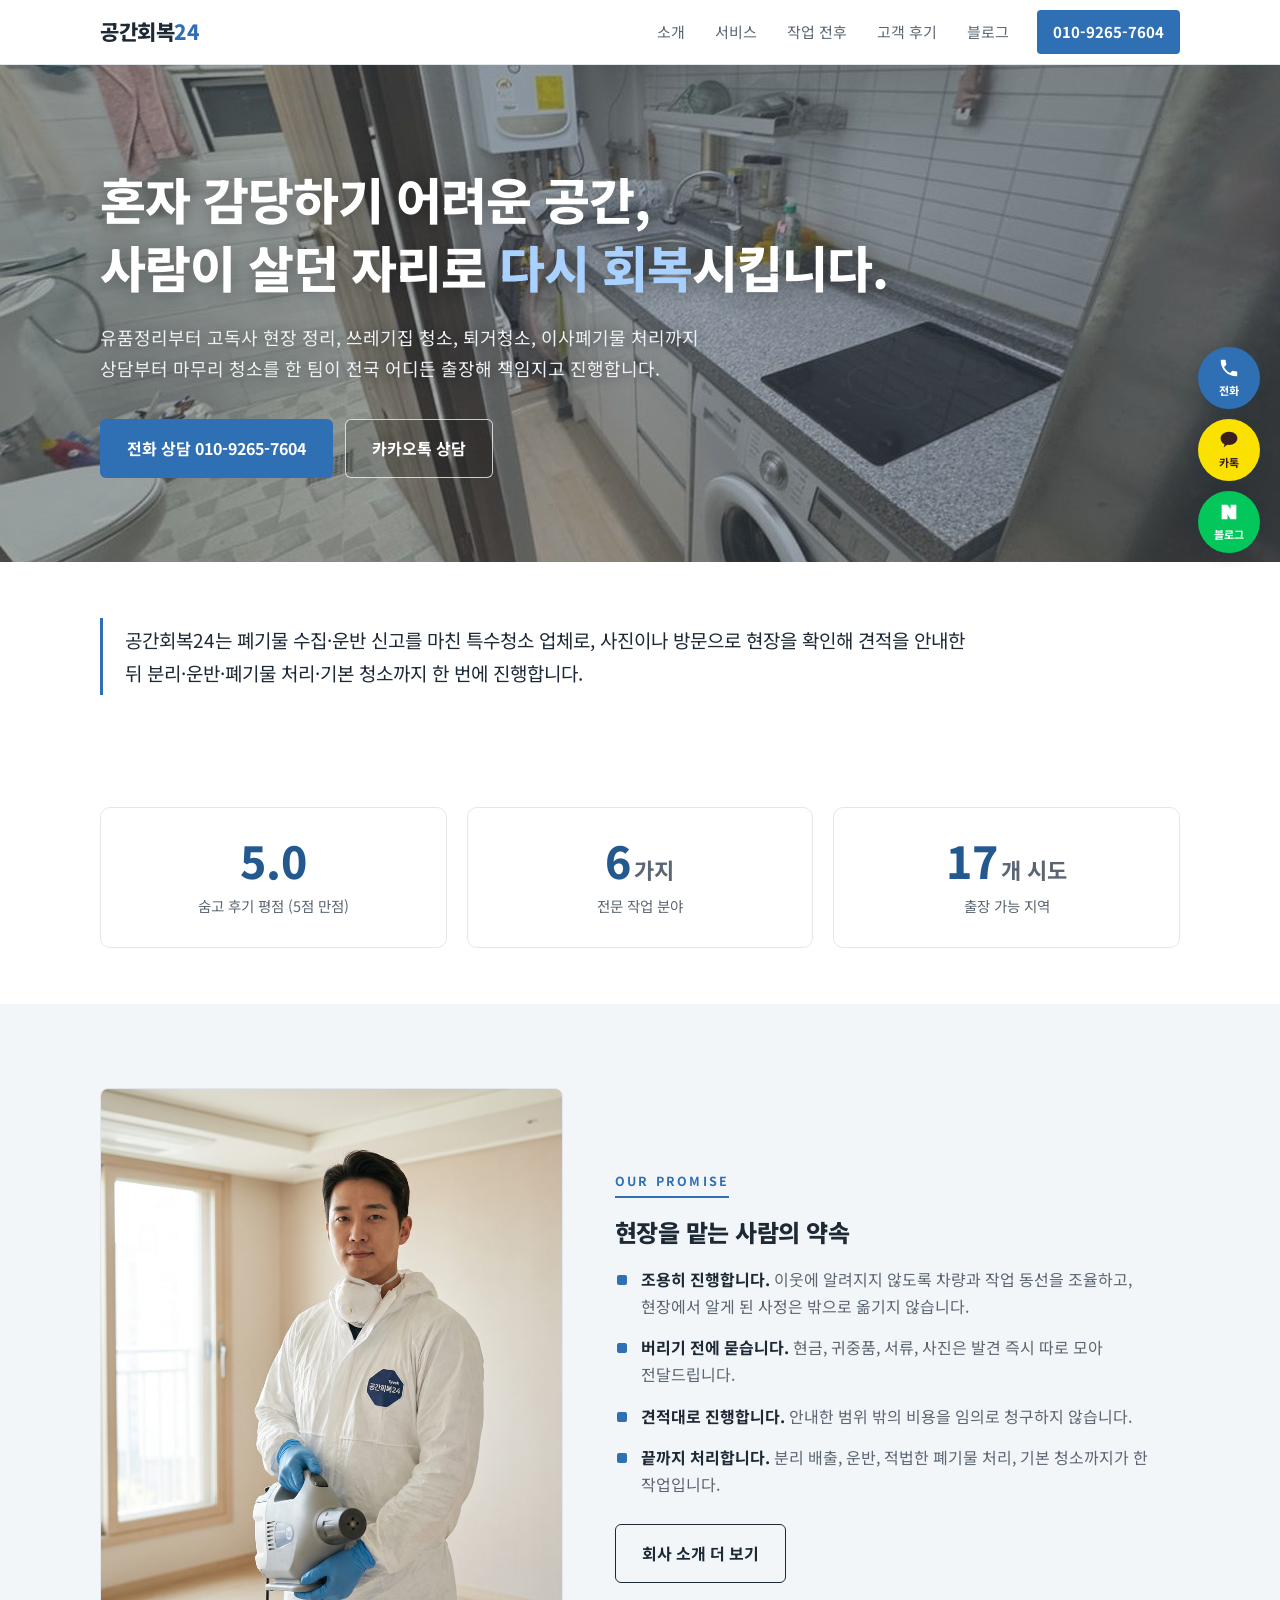
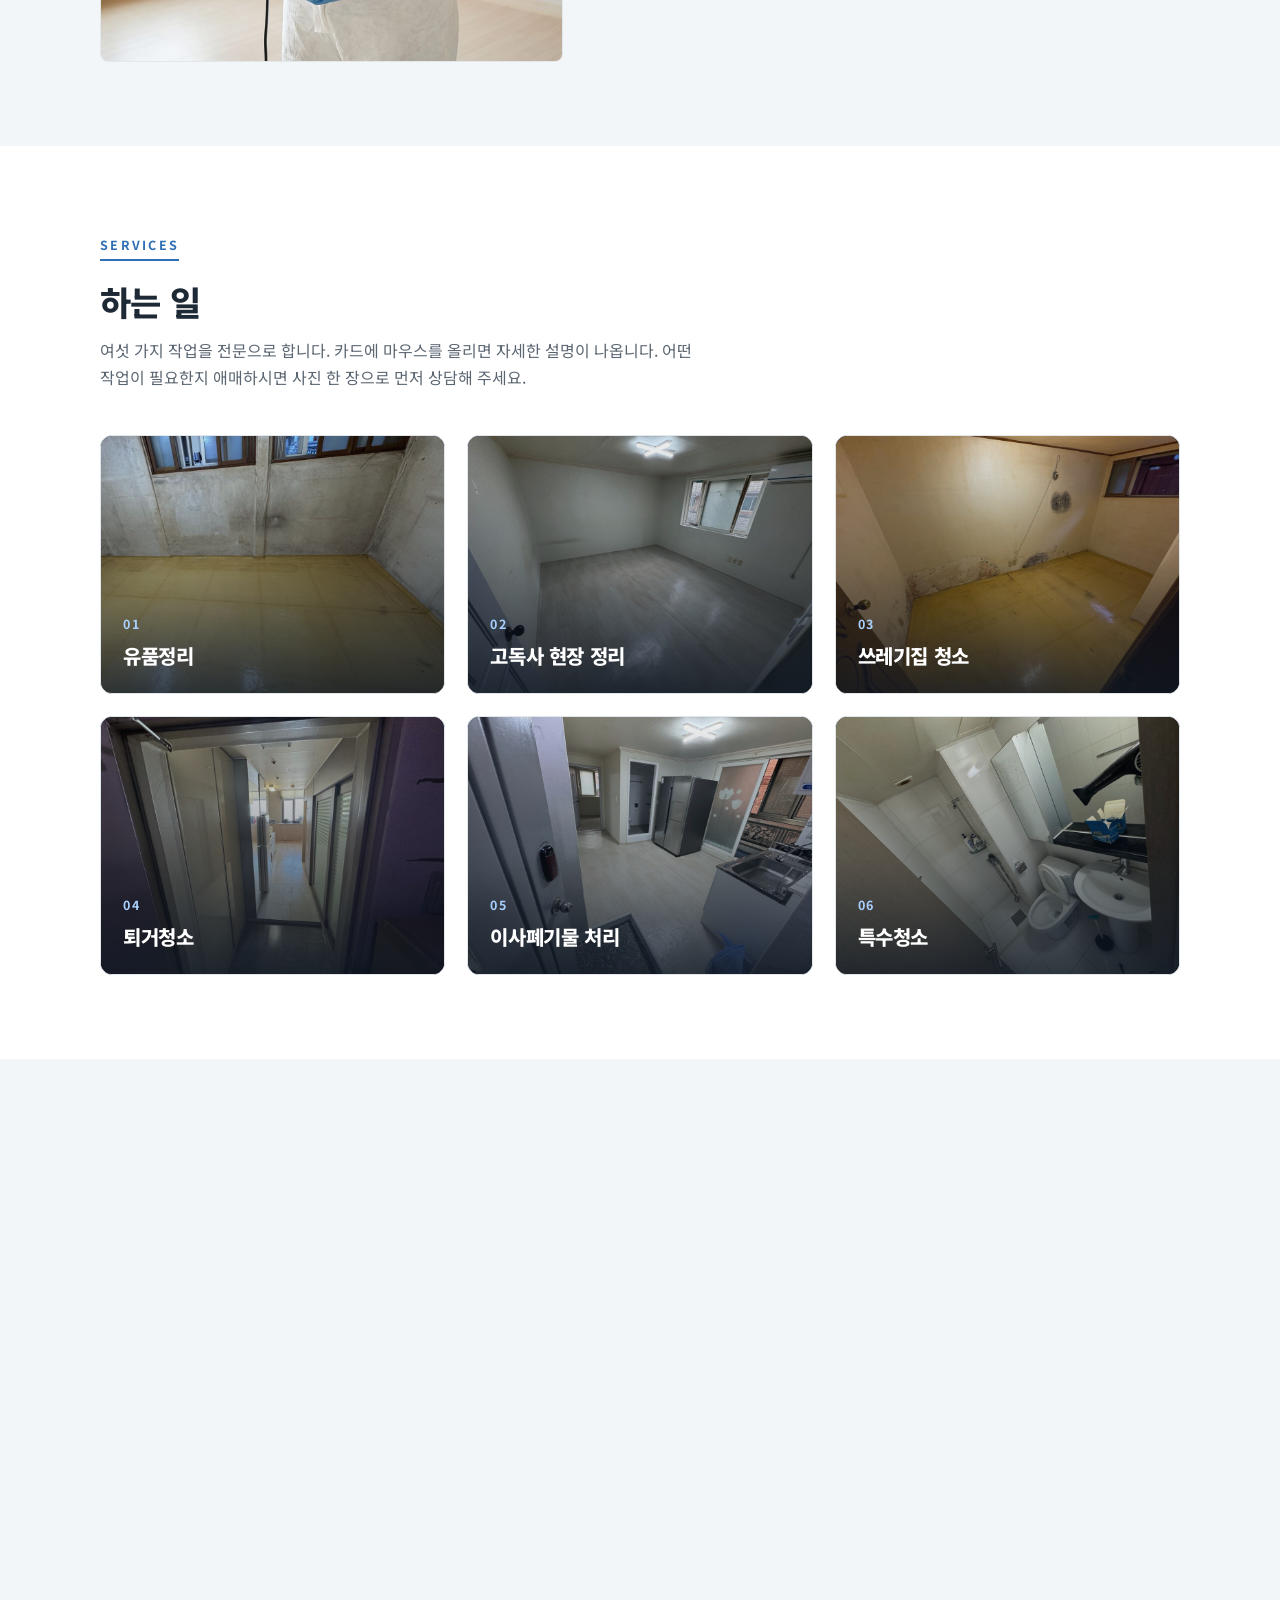
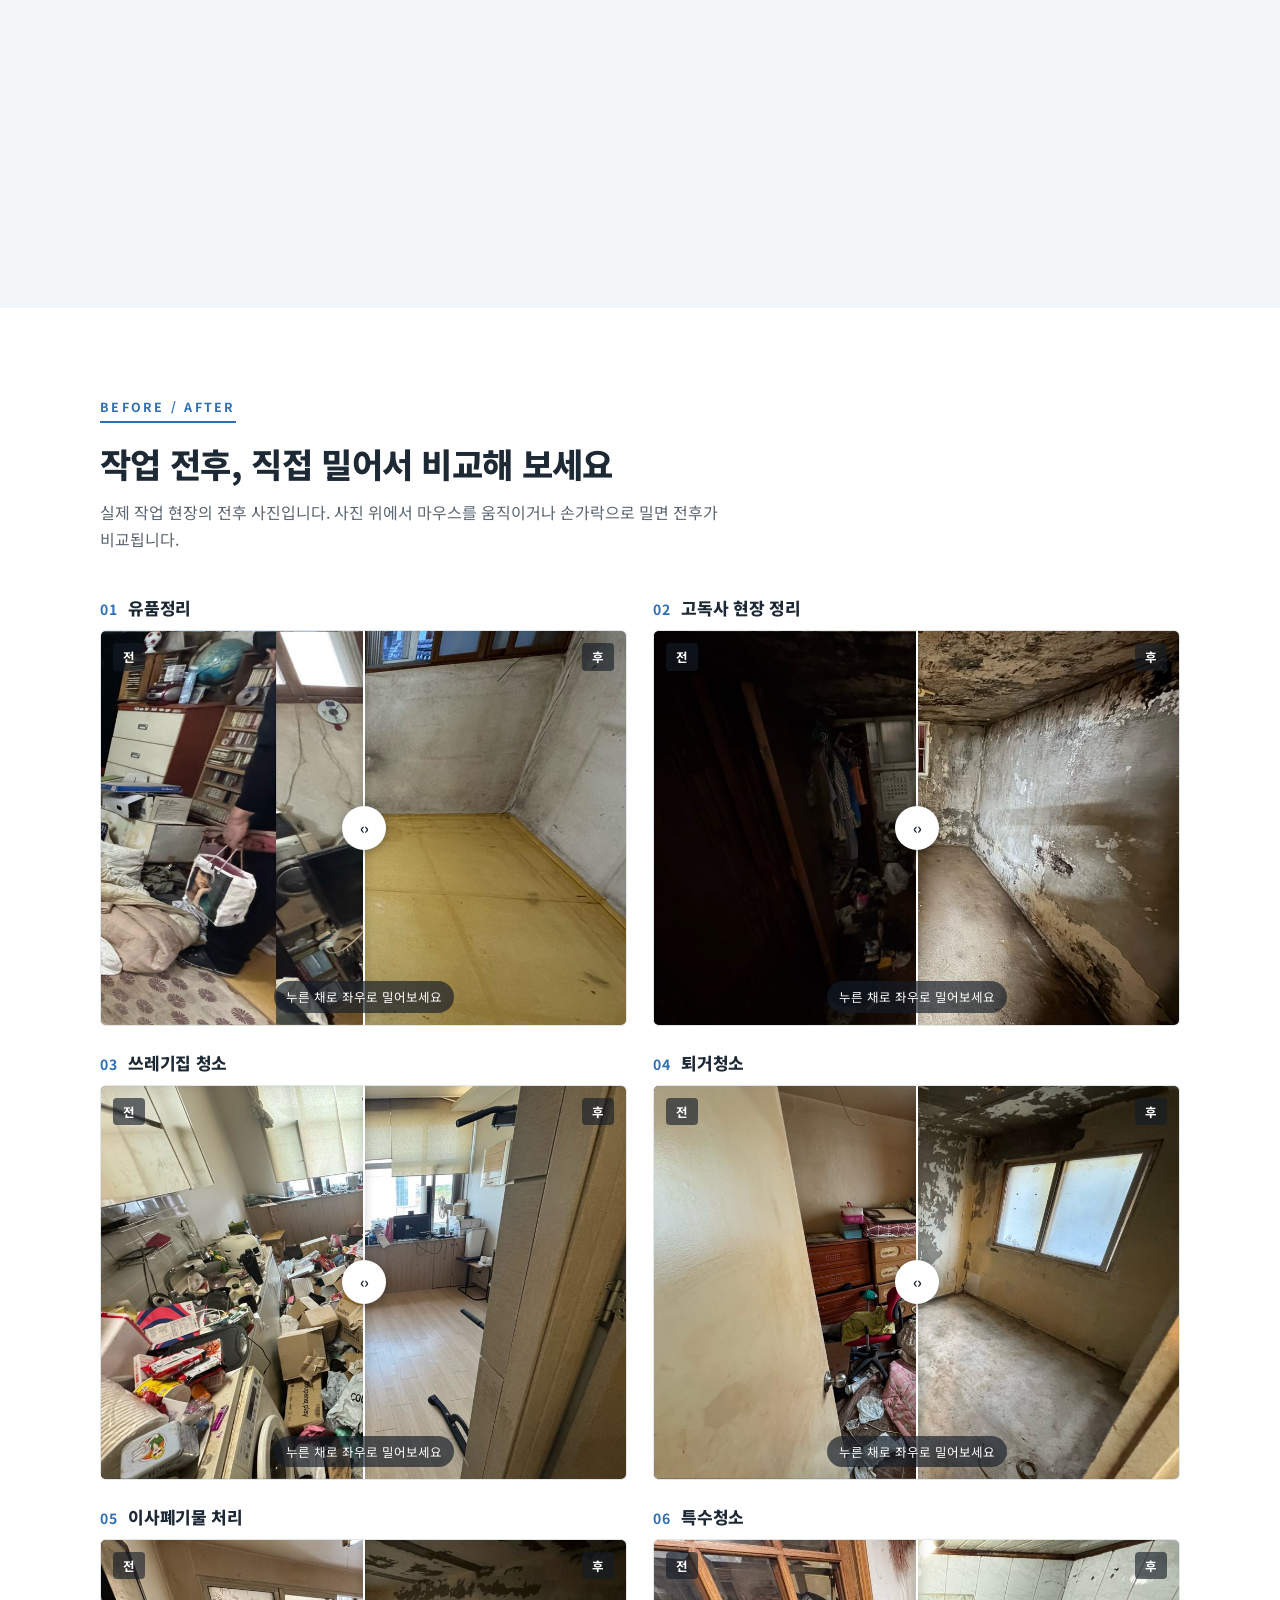
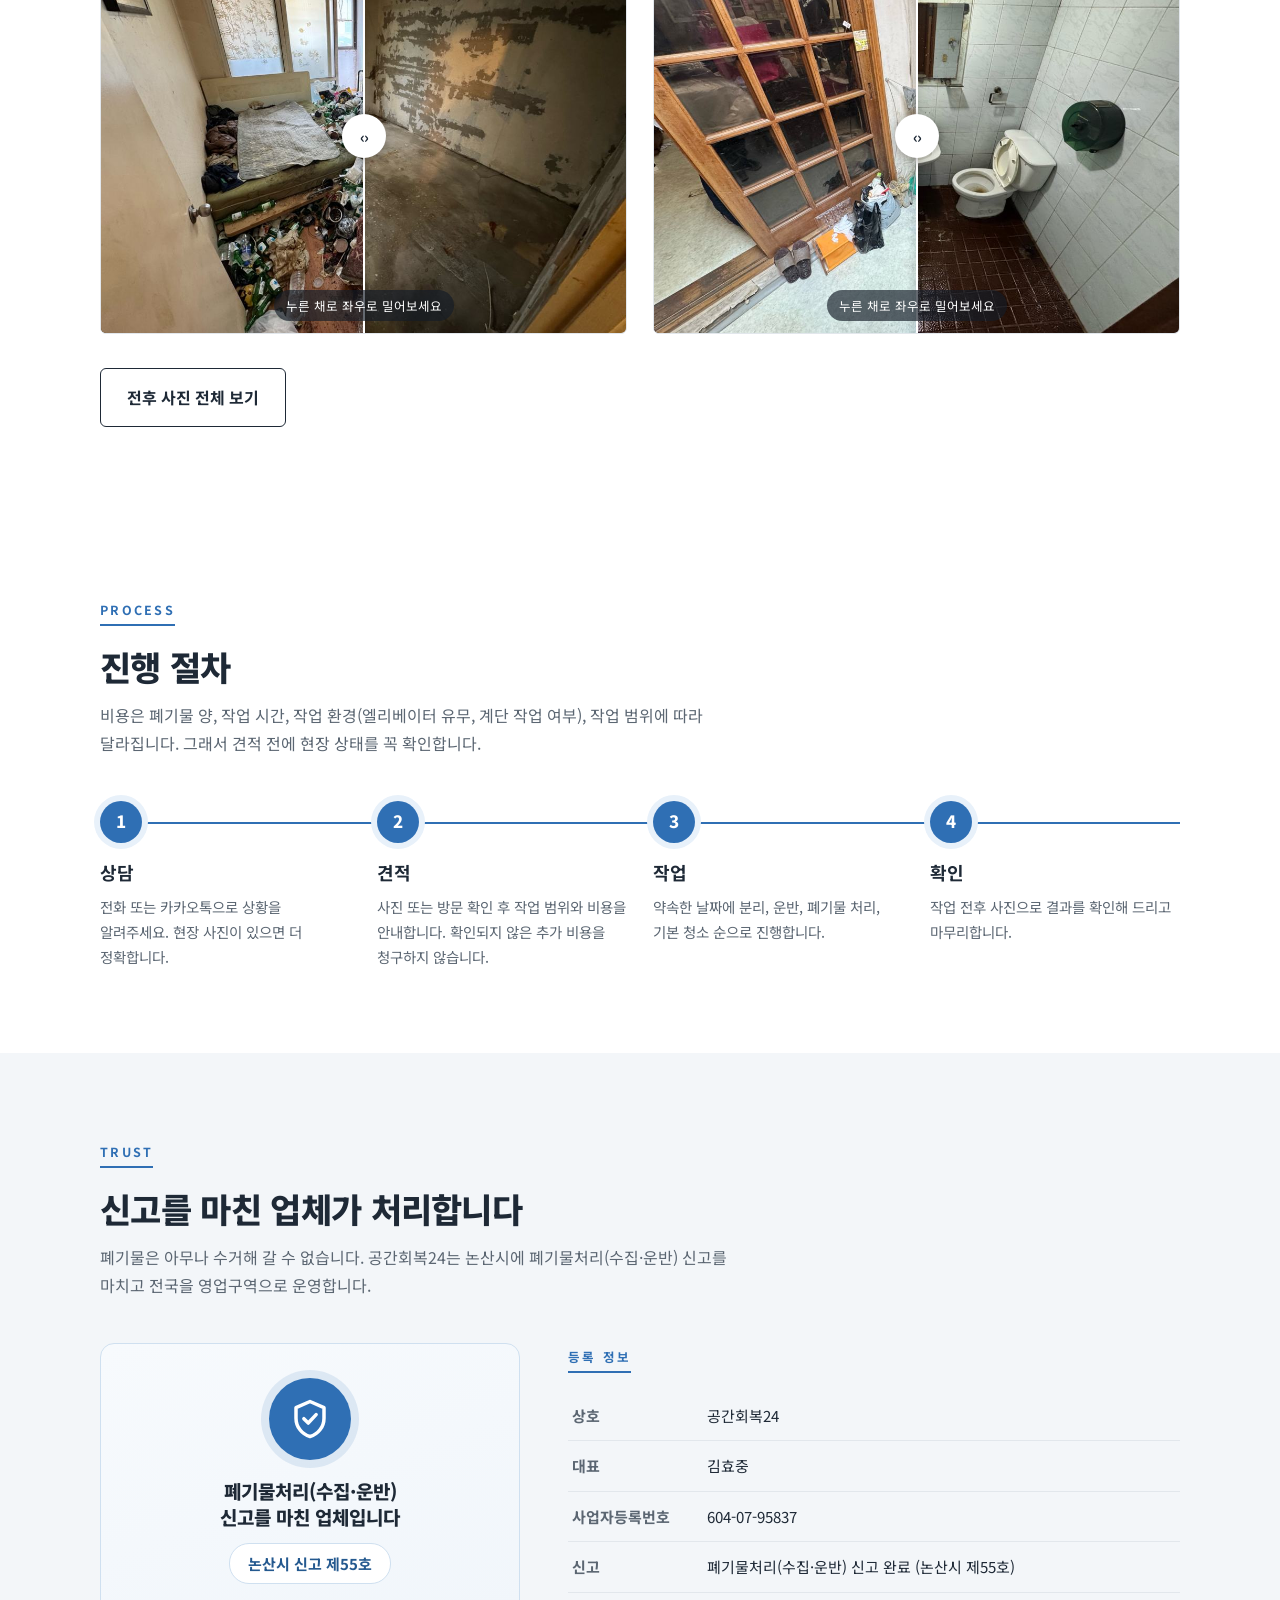
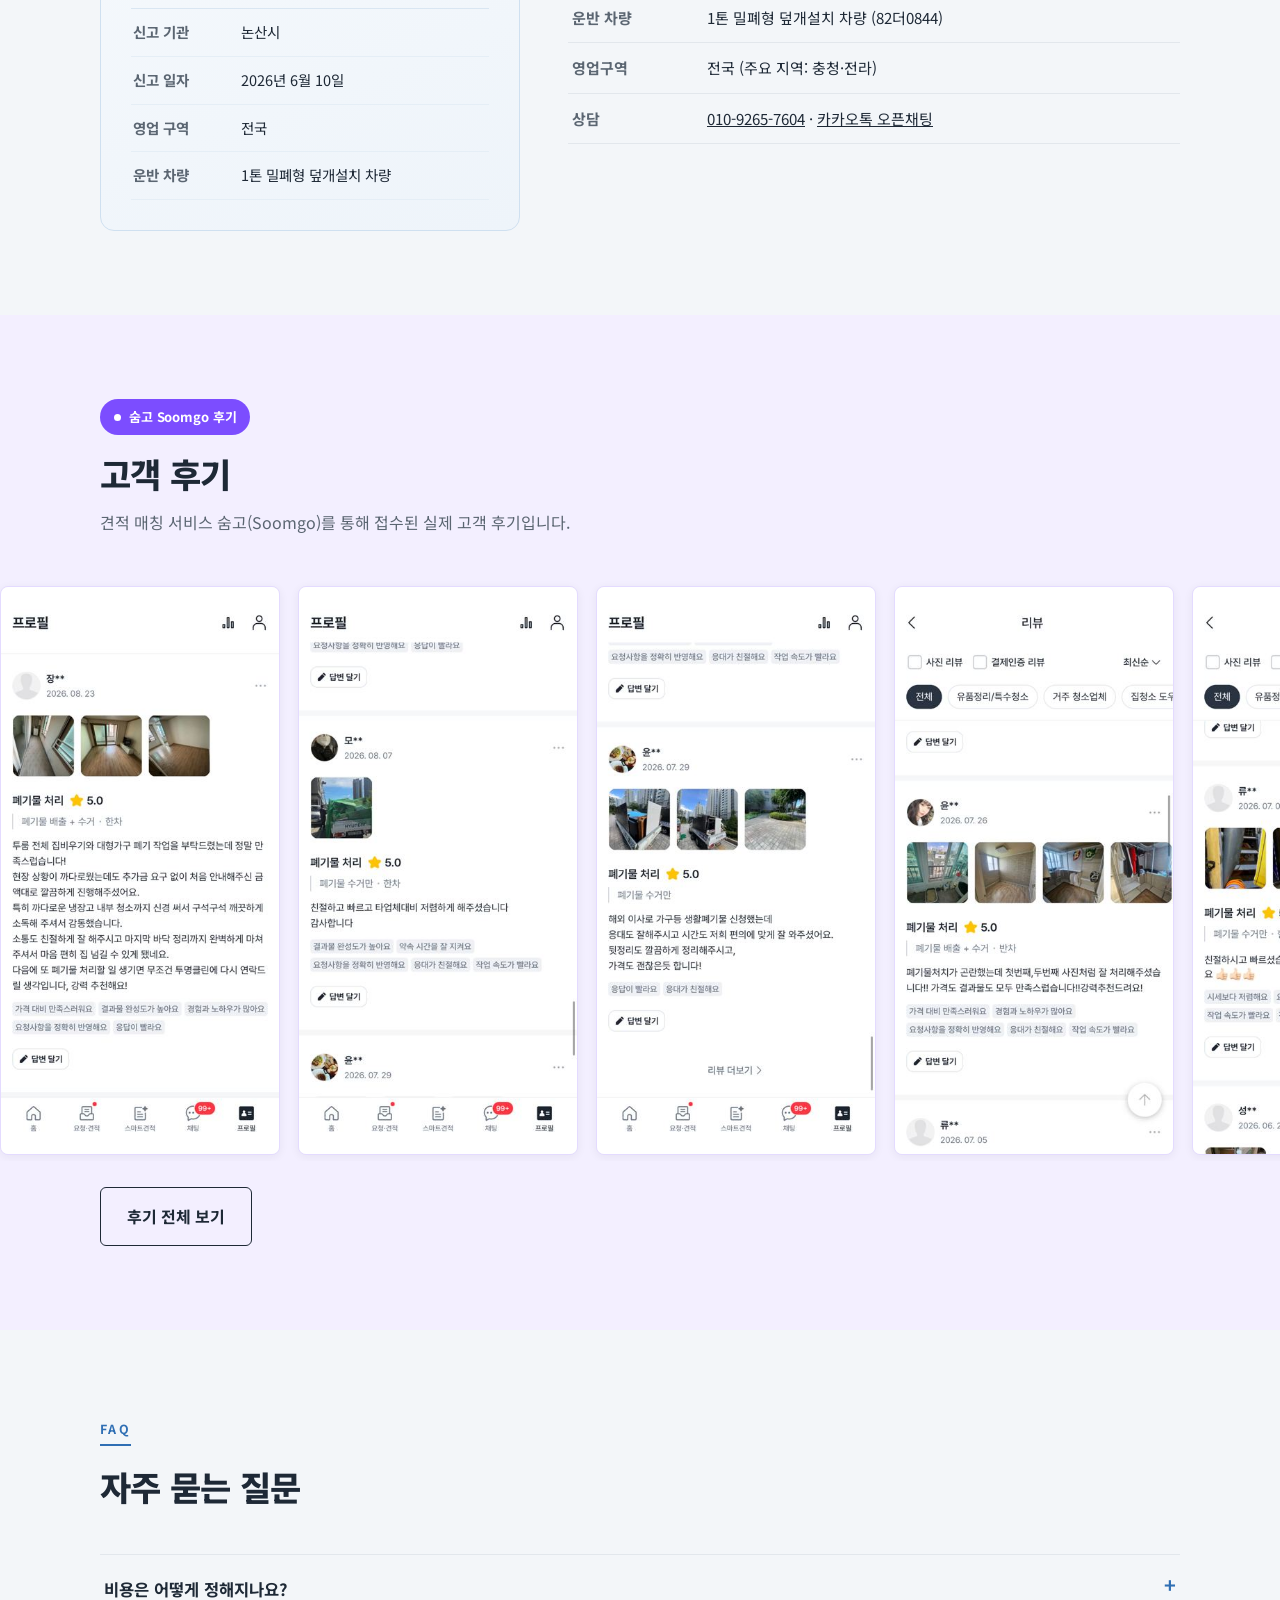
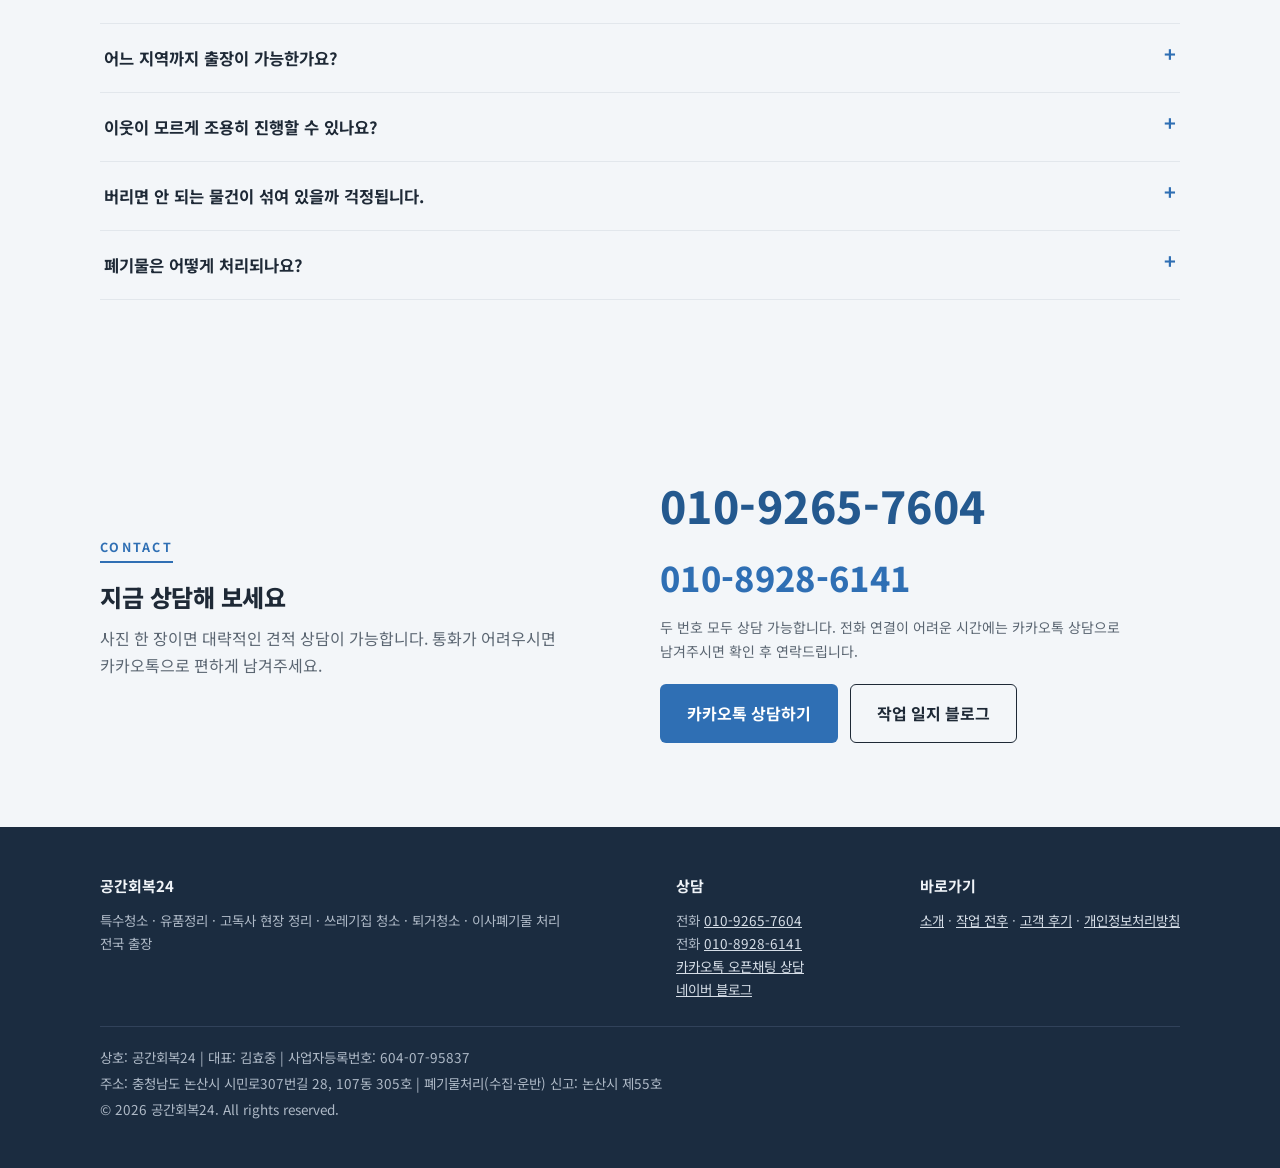
==== commit fab08229: "상담 전화번호 추가, 고객 후기 작성 기능 구현 - 상담 번호에 010-8928-6141 추가 (컨택트, 푸터, 사업자 정보, 구조화 데이터) - 고객이 직접 후기를 남기는 기능 " ====
--- a/index.html
+++ b/index.html
@@ -22,7 +22,7 @@
 <link rel="preconnect" href="https://fonts.googleapis.com">
 <link rel="preconnect" href="https://fonts.gstatic.com" crossorigin>
 <link rel="stylesheet" href="https://fonts.googleapis.com/css2?family=Noto+Sans+KR:wght@400;500;700;800&display=swap">
-<link rel="stylesheet" href="css/style.css?v=9">
+<link rel="stylesheet" href="css/style.css?v=10">
 <script type="application/ld+json">
 {
   "@context": "https://schema.org",
@@ -33,7 +33,7 @@
       "name": "공간회복24",
       "description": "특수청소, 유품정리, 고독사 현장 정리, 쓰레기집 청소, 퇴거청소, 이사폐기물 처리를 전국 출장으로 진행하는 업체입니다.",
       "url": "https://areaclean24.com/",
-      "telephone": "+82-10-9265-7604",
+      "telephone": ["+82-10-9265-7604", "+82-10-8928-6141"],
       "image": "https://areaclean24.com/assets/og-v4.jpg",
       "address": {
         "@type": "PostalAddress",
@@ -499,7 +499,8 @@
     </div>
     <div>
       <a class="tel" href="tel:010-9265-7604">010-9265-7604</a>
-      <p class="contact-hours">전화 연결이 어려운 시간에는 카카오톡 상담으로 남겨주시면 확인 후 연락드립니다.</p>
+      <a class="tel tel-sub" href="tel:010-8928-6141">010-8928-6141</a>
+      <p class="contact-hours">두 번호 모두 상담 가능합니다. 전화 연결이 어려운 시간에는 카카오톡 상담으로 남겨주시면 확인 후 연락드립니다.</p>
       <div style="margin-top:20px; display:flex; gap:12px; flex-wrap:wrap;">
         <a class="btn btn-accent" href="https://open.kakao.com/o/sWXW52Hi" target="_blank" rel="noopener">카카오톡 상담하기</a>
         <a class="btn btn-line" href="https://blog.naver.com/limpidityclean" target="_blank" rel="noopener">작업 일지 블로그</a>
@@ -520,6 +521,7 @@
       <div>
         <b>상담</b>
         <p style="margin-top:10px;">전화 <a href="tel:010-9265-7604">010-9265-7604</a><br>
+        전화 <a href="tel:010-8928-6141">010-8928-6141</a><br>
         <a href="https://open.kakao.com/o/sWXW52Hi" target="_blank" rel="noopener">카카오톡 오픈채팅 상담</a><br>
         <a href="https://blog.naver.com/limpidityclean" target="_blank" rel="noopener">네이버 블로그</a></p>
       </div>
@@ -556,6 +558,6 @@
   <a class="k" href="https://open.kakao.com/o/sWXW52Hi" target="_blank" rel="noopener">카톡 상담</a>
 </nav>
 
-<script src="js/main.js?v=9" defer></script>
+<script src="js/main.js?v=10" defer></script>
 </body>
 </html>
--- a/css/style.css
+++ b/css/style.css
@@ -545,3 +545,75 @@
 .permit-card .note {
   margin-top: 18px; font-size: 12.5px; color: var(--ink-soft); line-height: 1.6;
 }
+
+/* 상담 영역 보조 전화번호 */
+.contact-box .tel { display: block; }
+.contact-box .tel-sub { margin-top: 6px; font-size: clamp(24px, 3.6vw, 34px); color: var(--accent); }
+
+/* ---------- 고객 후기 작성 폼 ---------- */
+.rv-form {
+  background: var(--paper); border: 1px solid var(--line); border-radius: 12px;
+  padding: 32px 30px 30px; max-width: 720px;
+}
+.rv-row { margin-bottom: 22px; }
+.rv-row > label, .rv-legend {
+  display: block; font-weight: 700; font-size: 15px; margin-bottom: 8px;
+}
+.rv-row .hint { font-weight: 400; color: var(--ink-soft); font-size: 13.5px; }
+.rv-form input[type="text"], .rv-form select, .rv-form textarea {
+  width: 100%; font: inherit; color: var(--ink);
+  border: 1px solid var(--line); border-radius: 8px;
+  padding: 12px 14px; background: #fff;
+}
+.rv-form textarea { min-height: 150px; resize: vertical; line-height: 1.7; }
+.rv-form input:focus, .rv-form select:focus, .rv-form textarea:focus {
+  outline: 3px solid var(--accent); outline-offset: 1px; border-color: var(--accent);
+}
+.rv-hp { position: absolute; left: -9999px; width: 1px; height: 1px; overflow: hidden; }
+
+/* 별점 */
+.rv-stars-input { display: flex; gap: 4px; border: 0; padding: 0; margin: 0; }
+.rv-stars-input input { position: absolute; opacity: 0; width: 1px; height: 1px; }
+.rv-stars-input label {
+  cursor: pointer; font-size: 30px; line-height: 1; color: #d6dde5;
+  transition: color .15s;
+}
+.rv-stars-input input:checked ~ label,
+.rv-stars-input label:hover, .rv-stars-input label:hover ~ label { color: #e8a93c; }
+.rv-stars-input { flex-direction: row-reverse; justify-content: flex-end; }
+.rv-stars-input input:focus-visible + label { outline: 3px solid var(--accent); outline-offset: 2px; }
+
+/* 사진 첨부 */
+.rv-file {
+  display: inline-block; cursor: pointer; font-weight: 700; font-size: 15px;
+  border: 1px dashed var(--accent); color: var(--accent-deep);
+  border-radius: 8px; padding: 13px 20px; background: #f5f9fd;
+}
+.rv-file:hover { background: #eaf2fa; }
+.rv-file input { position: absolute; opacity: 0; width: 1px; height: 1px; }
+#rv-preview { display: flex; flex-wrap: wrap; gap: 10px; margin-top: 12px; }
+.rv-thumb { position: relative; width: 96px; height: 96px; }
+.rv-thumb img { width: 100%; height: 100%; object-fit: cover; border-radius: 8px; border: 1px solid var(--line); }
+.rv-thumb button {
+  position: absolute; top: -6px; right: -6px; cursor: pointer;
+  background: var(--ink); color: #fff; border: 0; border-radius: 50%;
+  width: 24px; height: 24px; font-size: 11px; line-height: 1;
+}
+
+/* 동의 */
+.rv-agree { display: flex; gap: 10px; align-items: flex-start; font-size: 14.5px; color: var(--ink-soft); }
+.rv-agree input { margin-top: 4px; width: 18px; height: 18px; flex: none; }
+
+/* 상태 메시지 */
+.rv-msg { margin-top: 14px; font-size: 14.5px; min-height: 1.4em; }
+.rv-msg.ok { color: #1c7a4b; font-weight: 700; }
+.rv-msg.err { color: #c0392b; font-weight: 700; }
+
+/* 고객 후기 카드 */
+.rv-card.cust { border-top: 3px solid var(--accent); }
+.rv-card.cust .rv-src { color: var(--accent-deep); font-weight: 700; }
+.rv-photos { display: flex; flex-wrap: wrap; gap: 8px; }
+.rv-photos img {
+  width: 88px; height: 88px; object-fit: cover;
+  border-radius: 6px; border: 1px solid var(--line);
+}
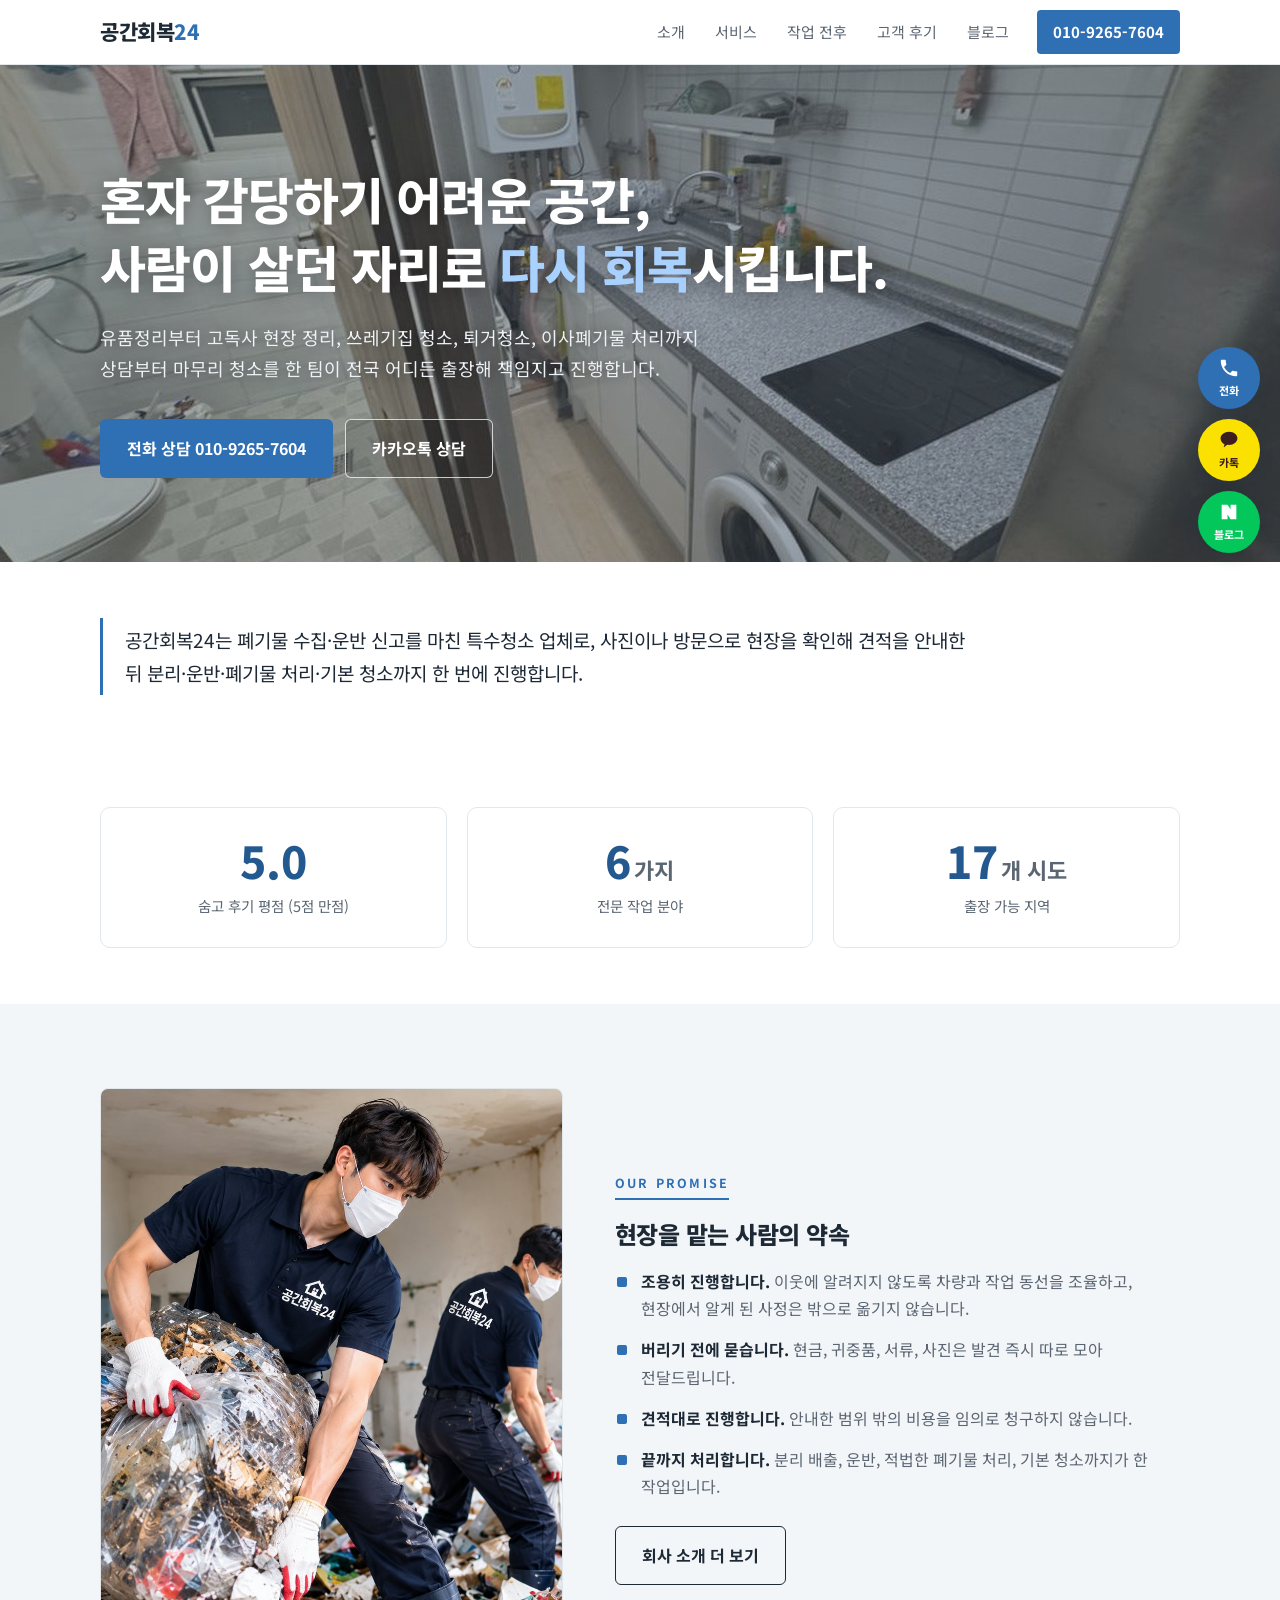
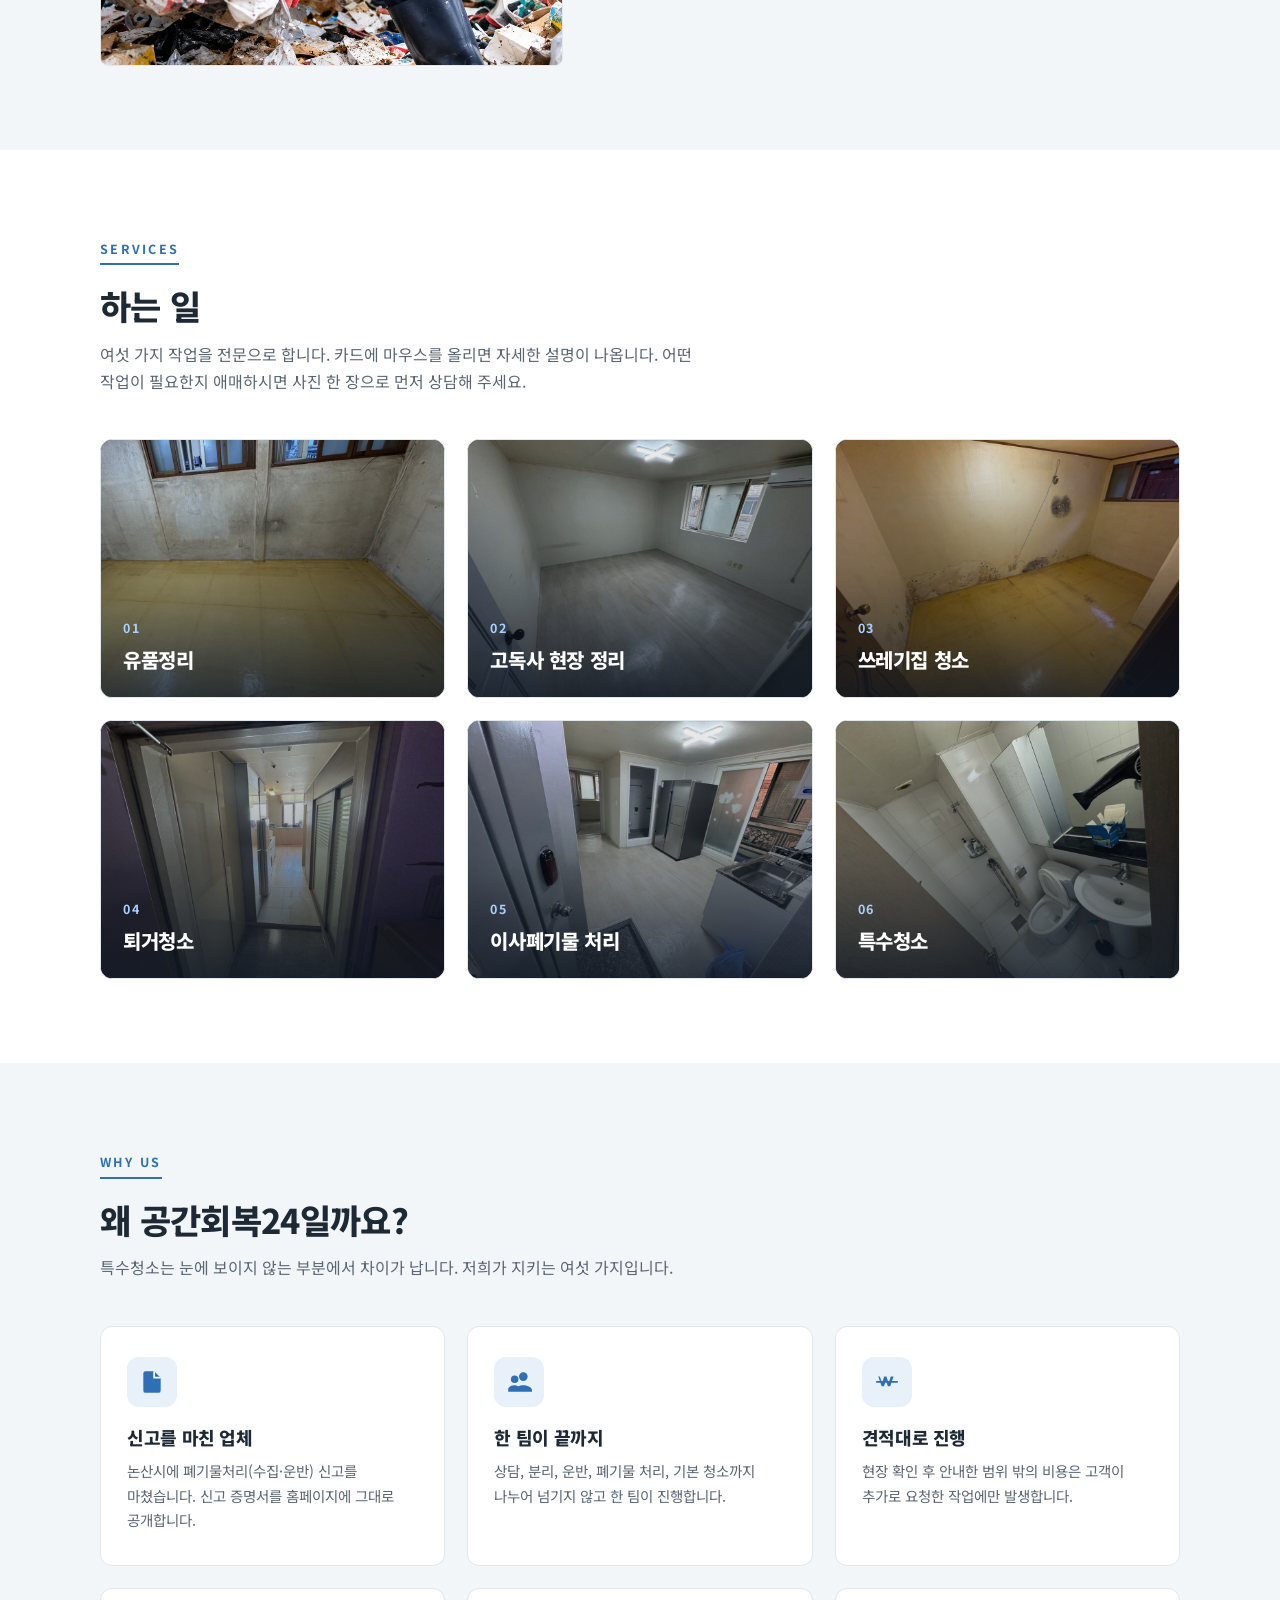
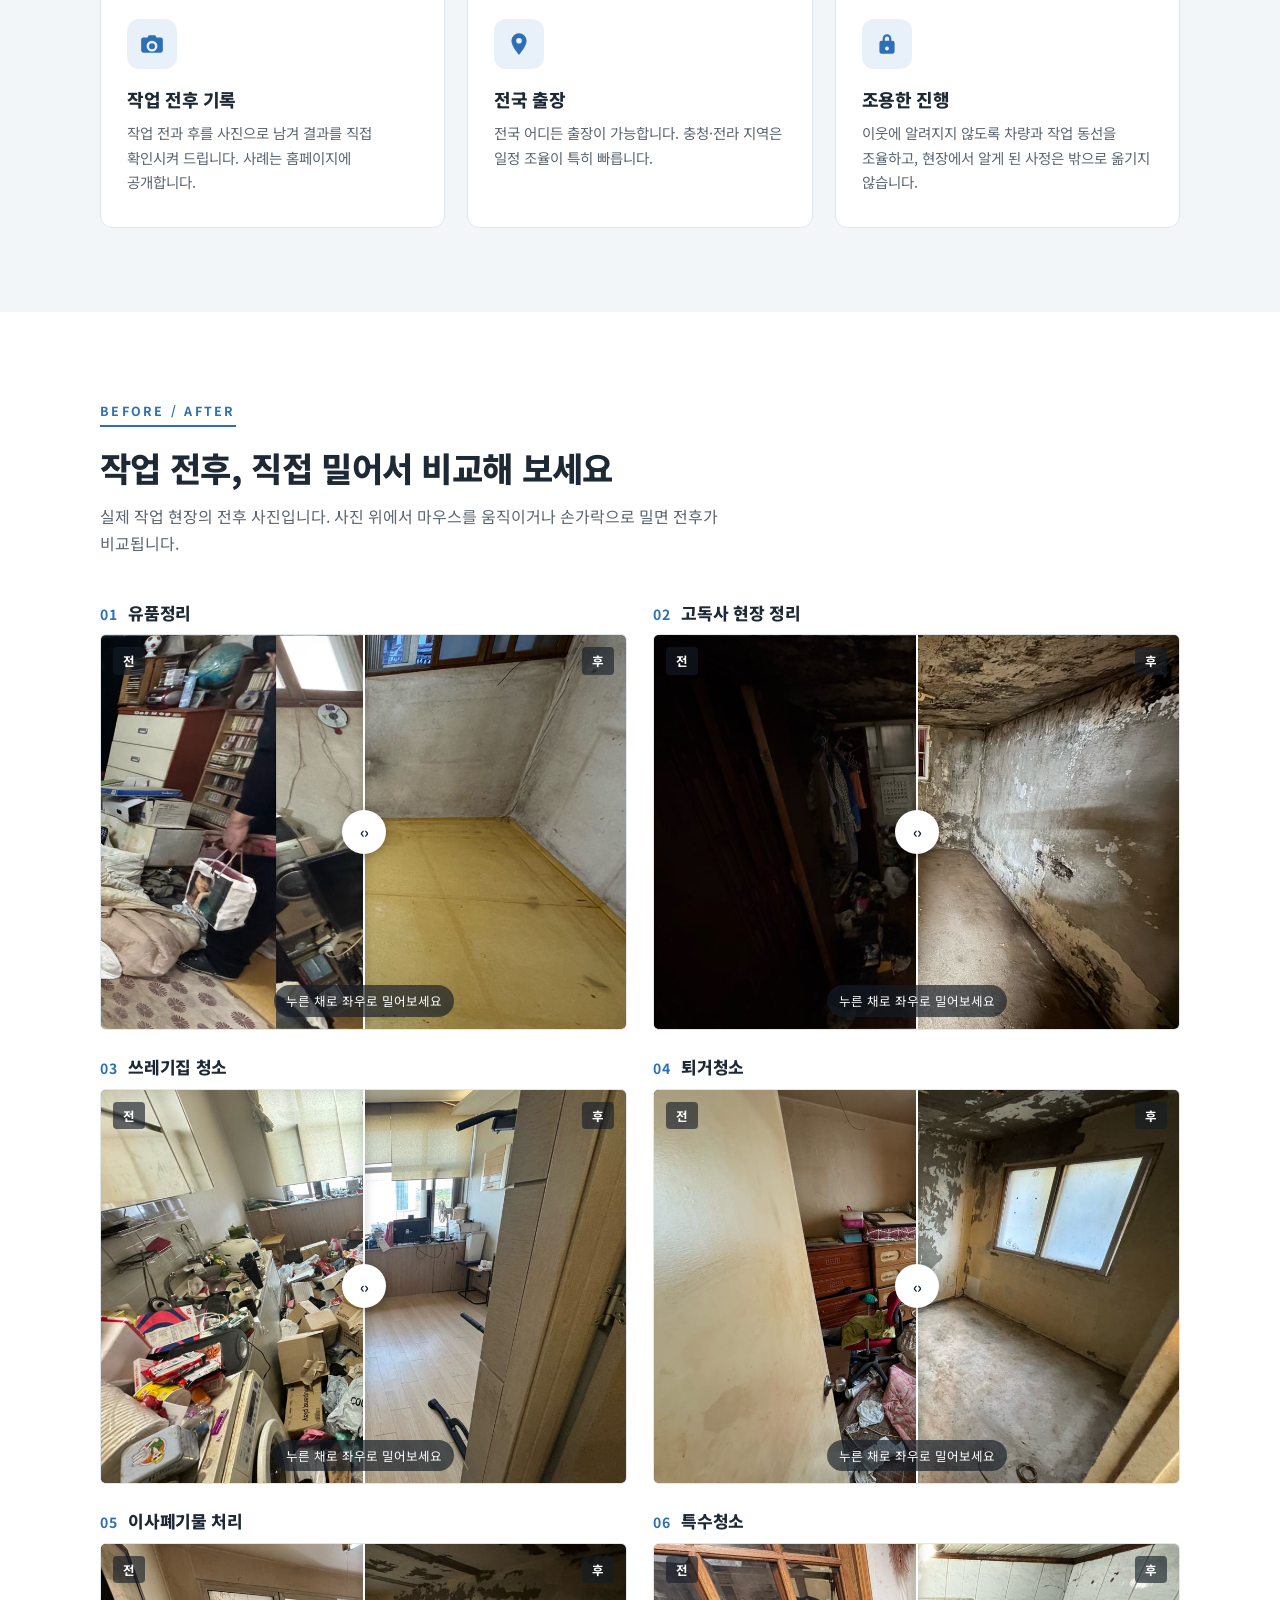
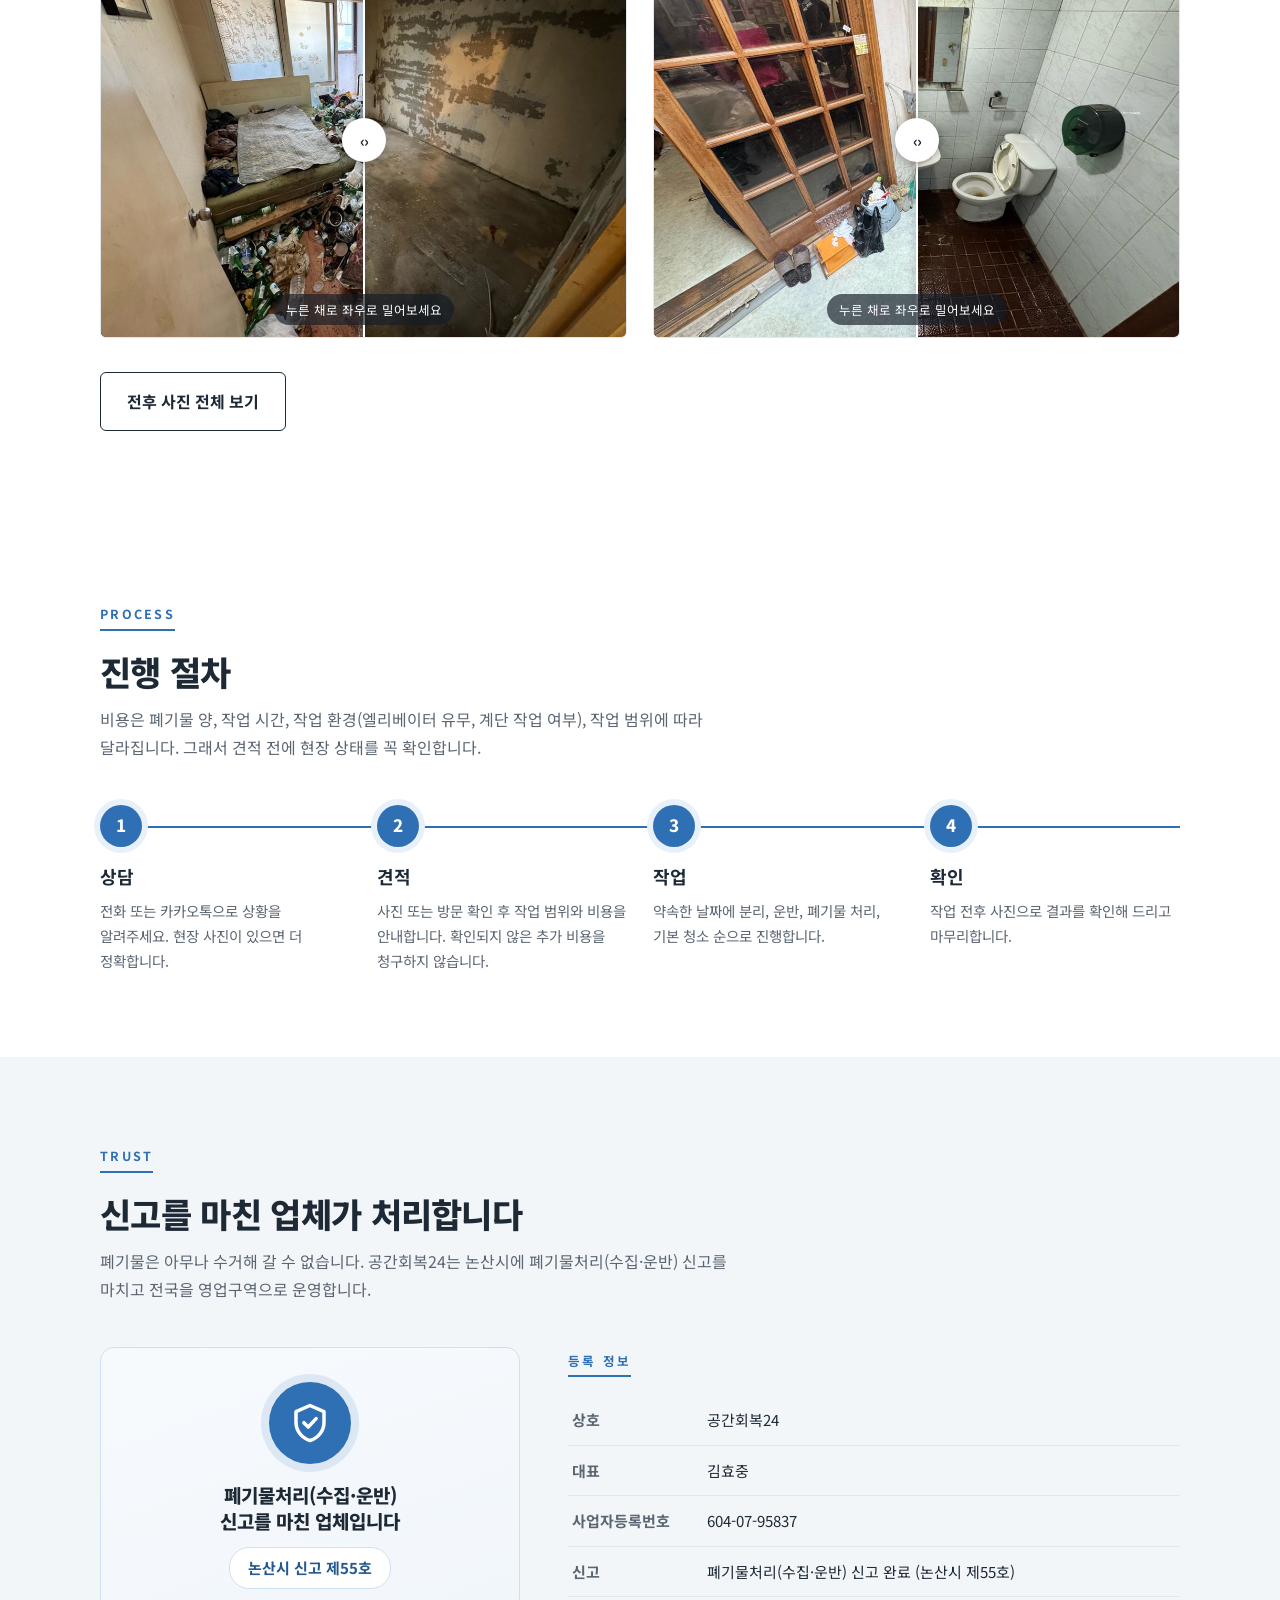
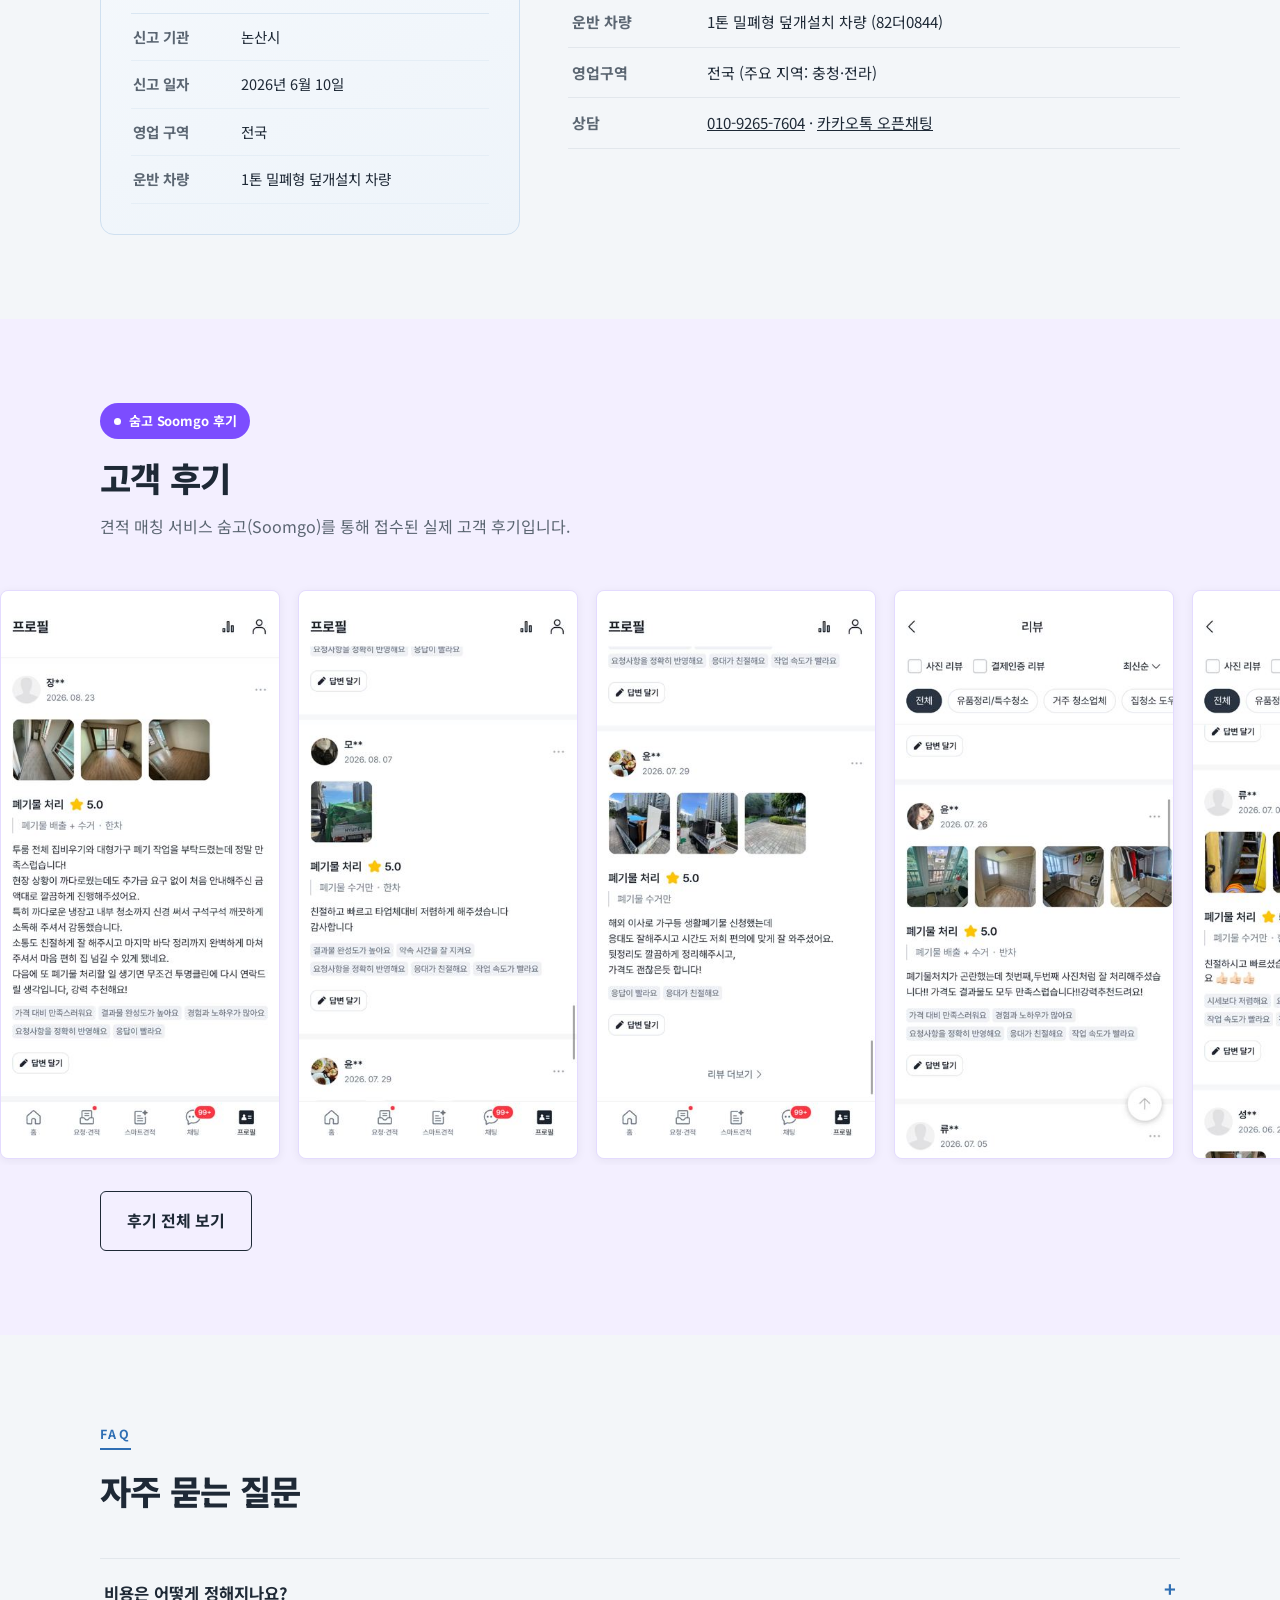
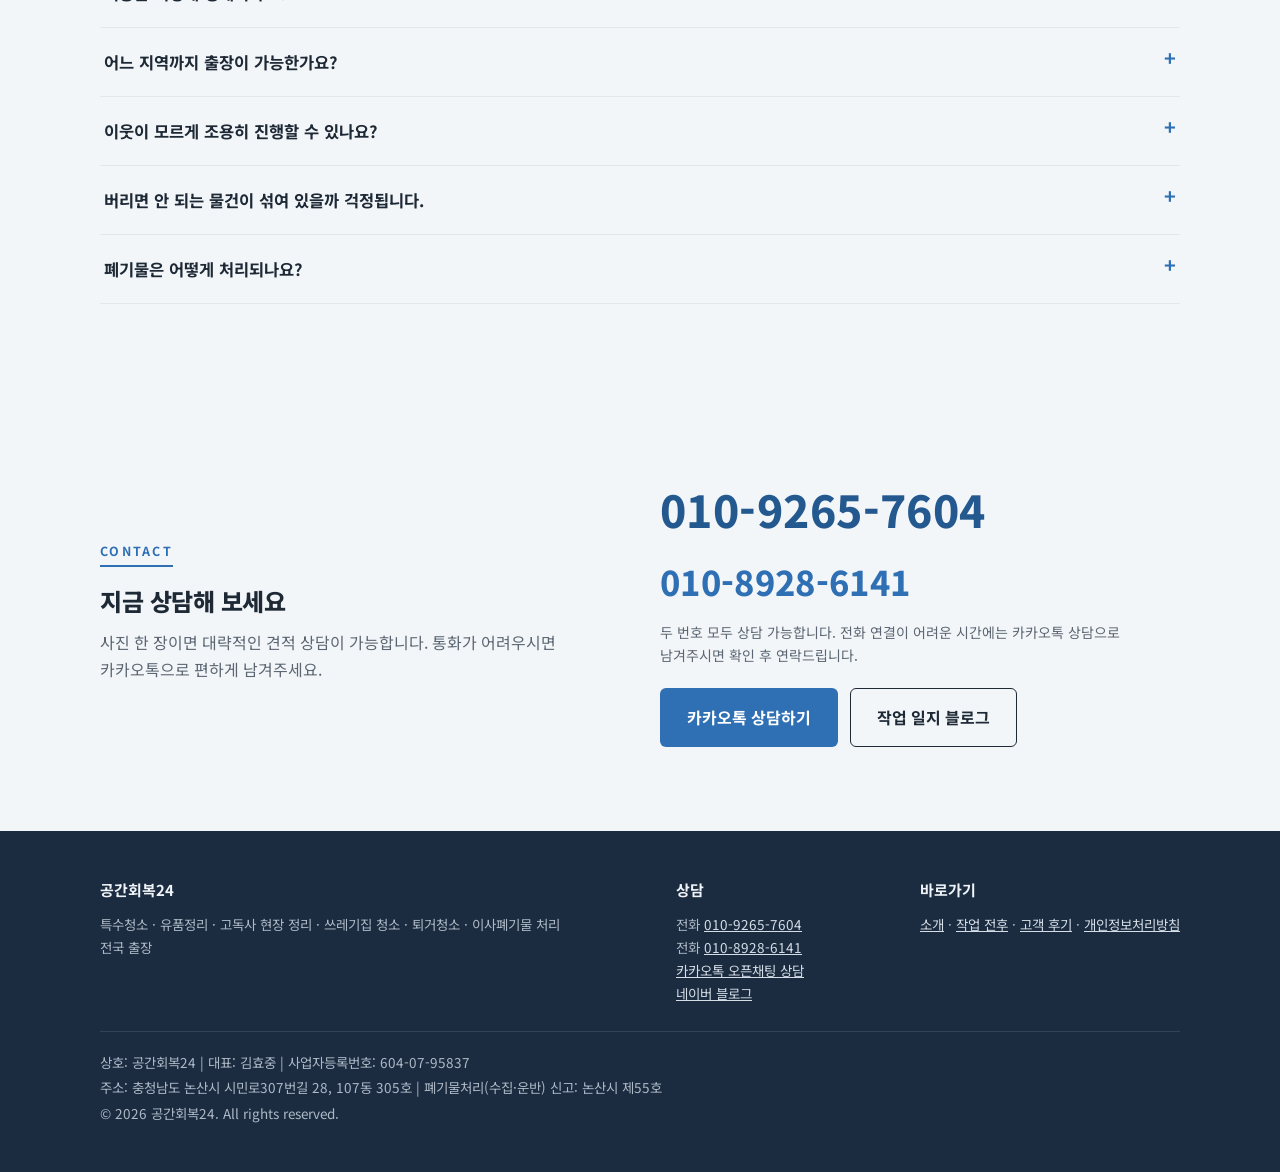
==== commit c2e0dab9: "인물 사진과 공유 카드를 새 작업 현장 이미지로 교체 사장님이 보내주신 이미지(브랜드 작업복 차림으로 현장에서 폐기물을 정리하는 장면)로 소개 섹션 인물 사진과 카카오톡 공유 카드" ====
--- a/index.html
+++ b/index.html
@@ -10,7 +10,7 @@
 <meta property="og:title" content="공간회복24 | 특수청소·유품정리·이사폐기물 처리 전국 출장">
 <meta property="og:description" content="공간회복24는 특수청소, 유품정리, 고독사 현장 정리, 쓰레기집 청소, 퇴거청소, 이사폐기물 처리를 전국 출장으로 진행합니다. 폐기물 수집·운반 신고 업체, 전화 상담 010-9265-7604.">
 <meta property="og:url" content="https://areaclean24.com/">
-<meta property="og:image" content="https://areaclean24.com/assets/og-v4.jpg">
+<meta property="og:image" content="https://areaclean24.com/assets/og-v5.jpg">
 <meta property="og:image:width" content="1200">
 <meta property="og:image:height" content="630">
 <meta property="og:image:alt" content="공간회복24 특수청소·유품정리·이사폐기물 처리, 상담 010-9265-7604">
@@ -22,7 +22,7 @@
 <link rel="preconnect" href="https://fonts.googleapis.com">
 <link rel="preconnect" href="https://fonts.gstatic.com" crossorigin>
 <link rel="stylesheet" href="https://fonts.googleapis.com/css2?family=Noto+Sans+KR:wght@400;500;700;800&display=swap">
-<link rel="stylesheet" href="css/style.css?v=10">
+<link rel="stylesheet" href="css/style.css?v=11">
 <script type="application/ld+json">
 {
   "@context": "https://schema.org",
@@ -34,7 +34,7 @@
       "description": "특수청소, 유품정리, 고독사 현장 정리, 쓰레기집 청소, 퇴거청소, 이사폐기물 처리를 전국 출장으로 진행하는 업체입니다.",
       "url": "https://areaclean24.com/",
       "telephone": ["+82-10-9265-7604", "+82-10-8928-6141"],
-      "image": "https://areaclean24.com/assets/og-v4.jpg",
+      "image": "https://areaclean24.com/assets/og-v5.jpg",
       "address": {
         "@type": "PostalAddress",
         "addressLocality": "논산시",
@@ -134,7 +134,7 @@
 <section class="alt">
   <div class="wrap people-grid">
     <figure>
-      <img src="assets/staff.jpg" alt="공간회복24 로고가 새겨진 흰색 작업복을 입고 청소 도구를 든 작업자" width="900" height="1117" loading="lazy">
+      <img src="assets/staff.jpg?v=2" alt="공간회복24 로고가 새겨진 작업복을 입고 현장에서 폐기물을 정리하는 작업자" width="900" height="1125" loading="lazy">
     </figure>
     <div>
       <span class="label">OUR PROMISE</span>
@@ -558,6 +558,6 @@
   <a class="k" href="https://open.kakao.com/o/sWXW52Hi" target="_blank" rel="noopener">카톡 상담</a>
 </nav>
 
-<script src="js/main.js?v=10" defer></script>
+<script src="js/main.js?v=11" defer></script>
 </body>
 </html>
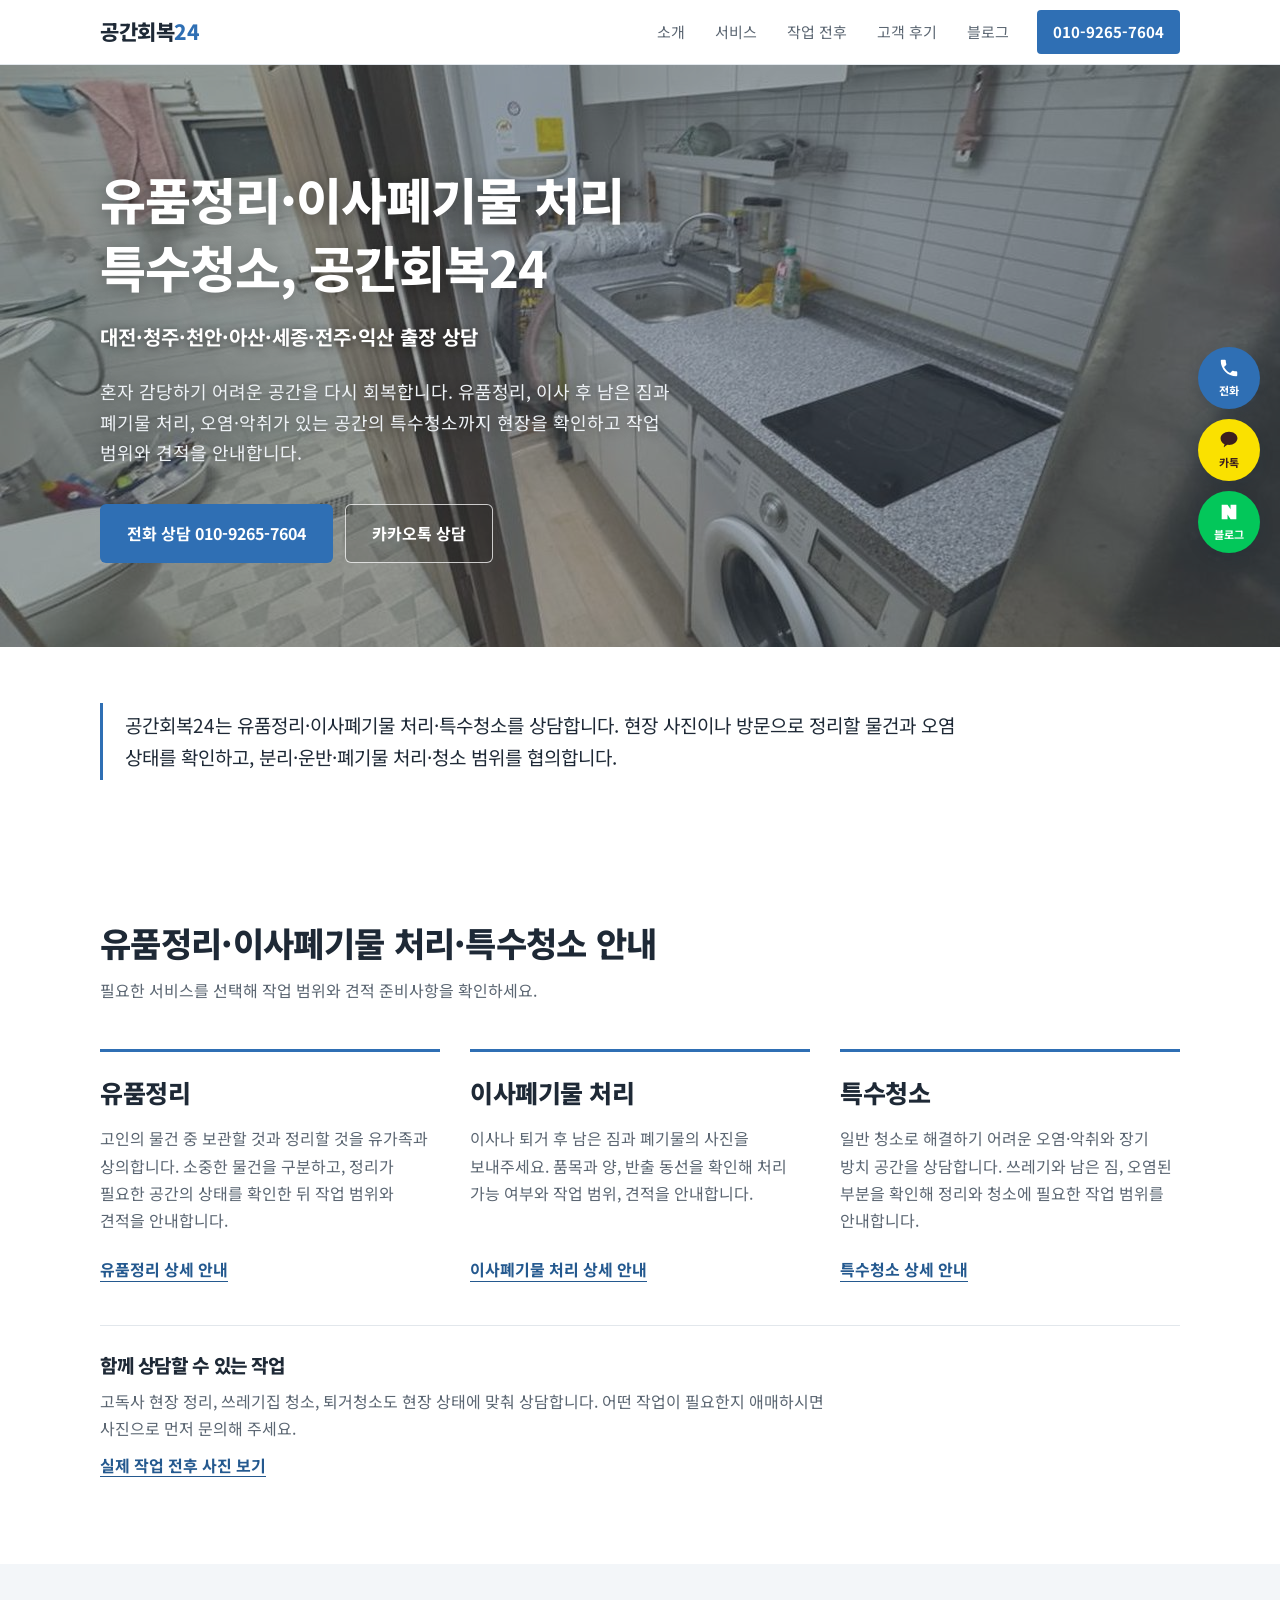
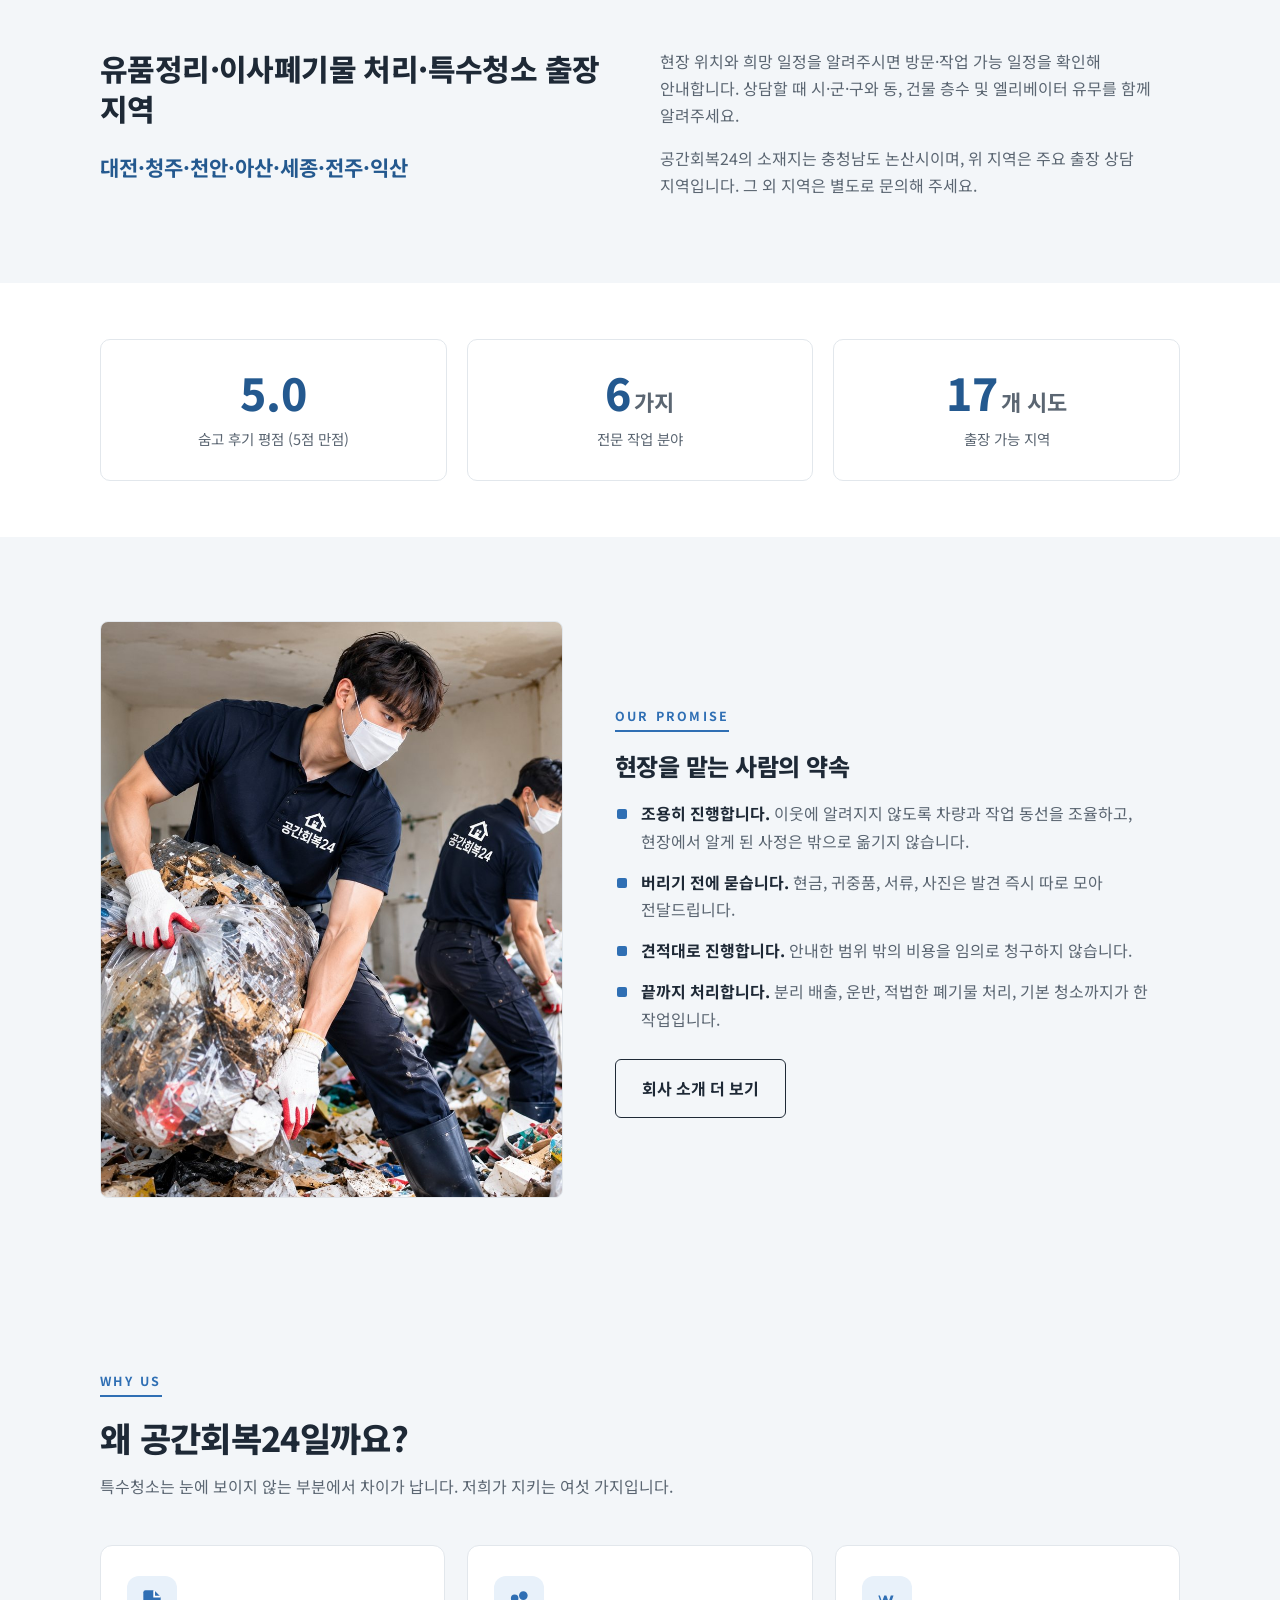
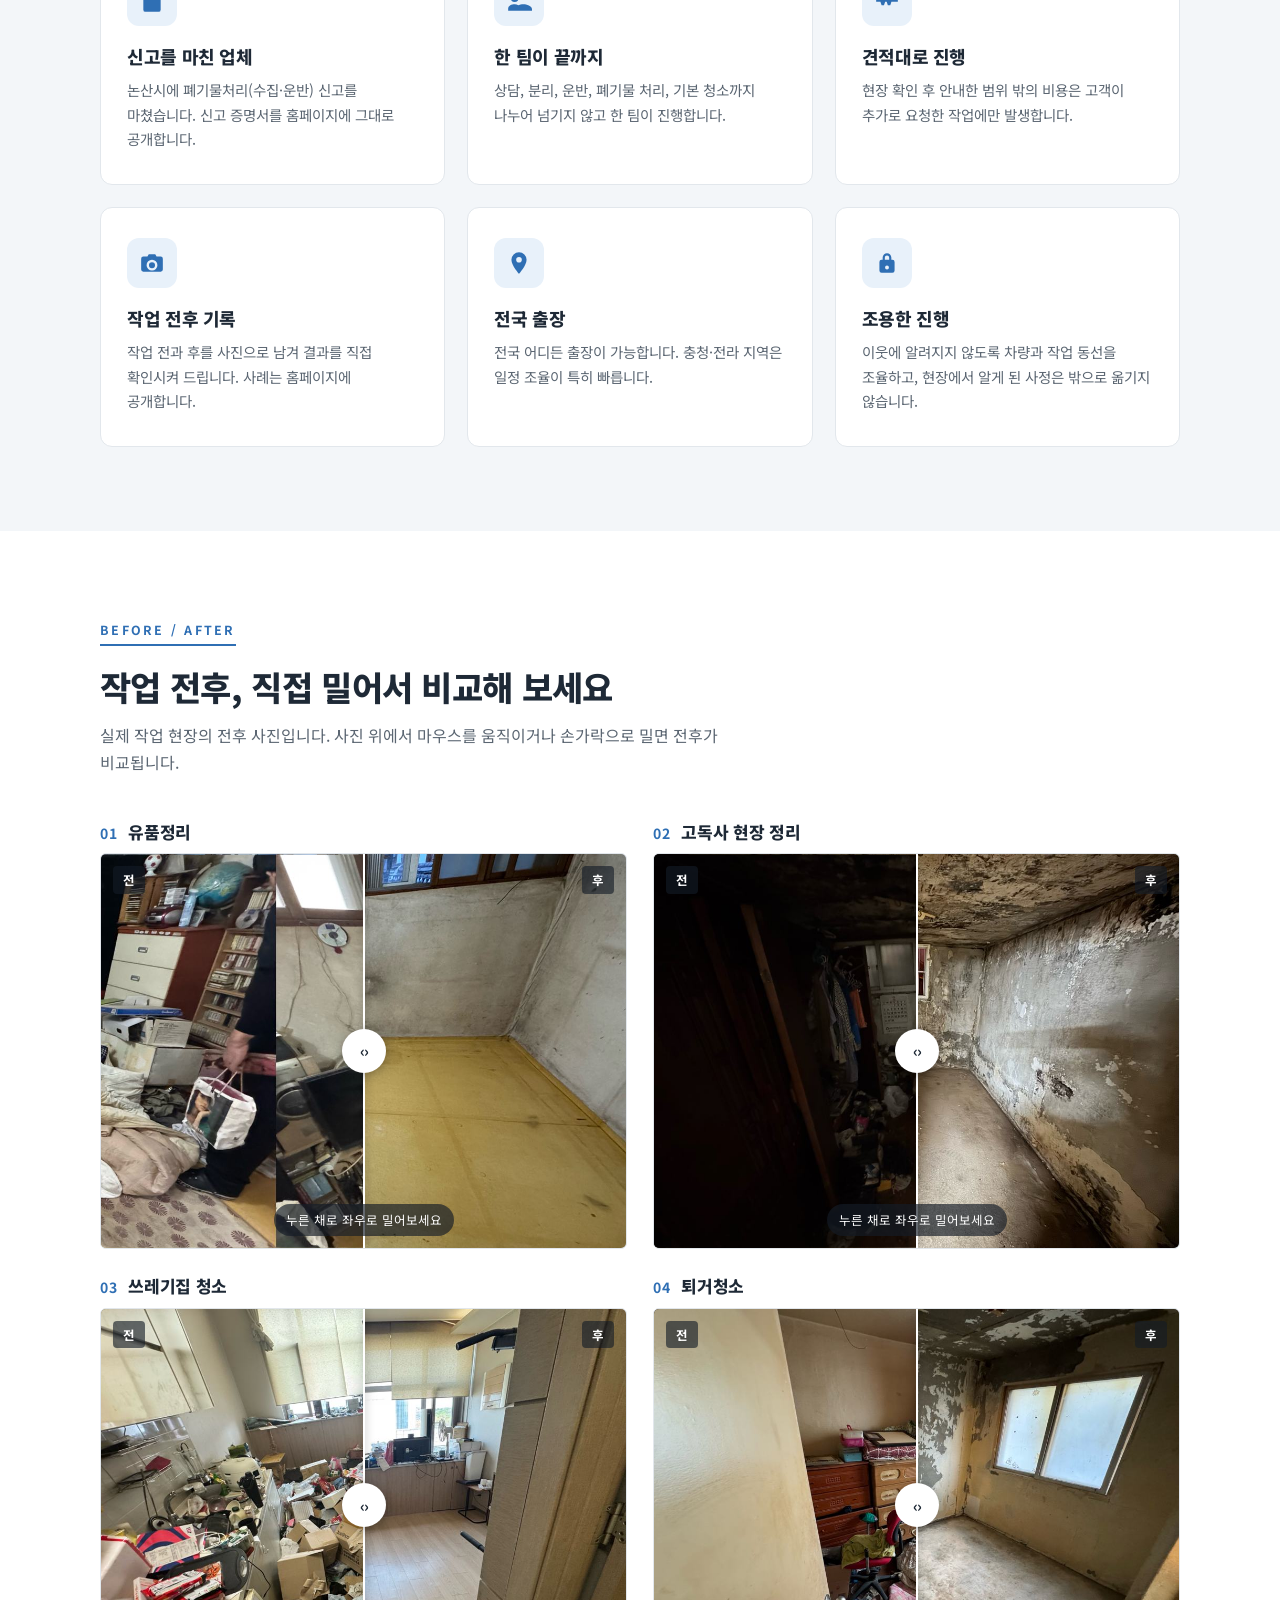
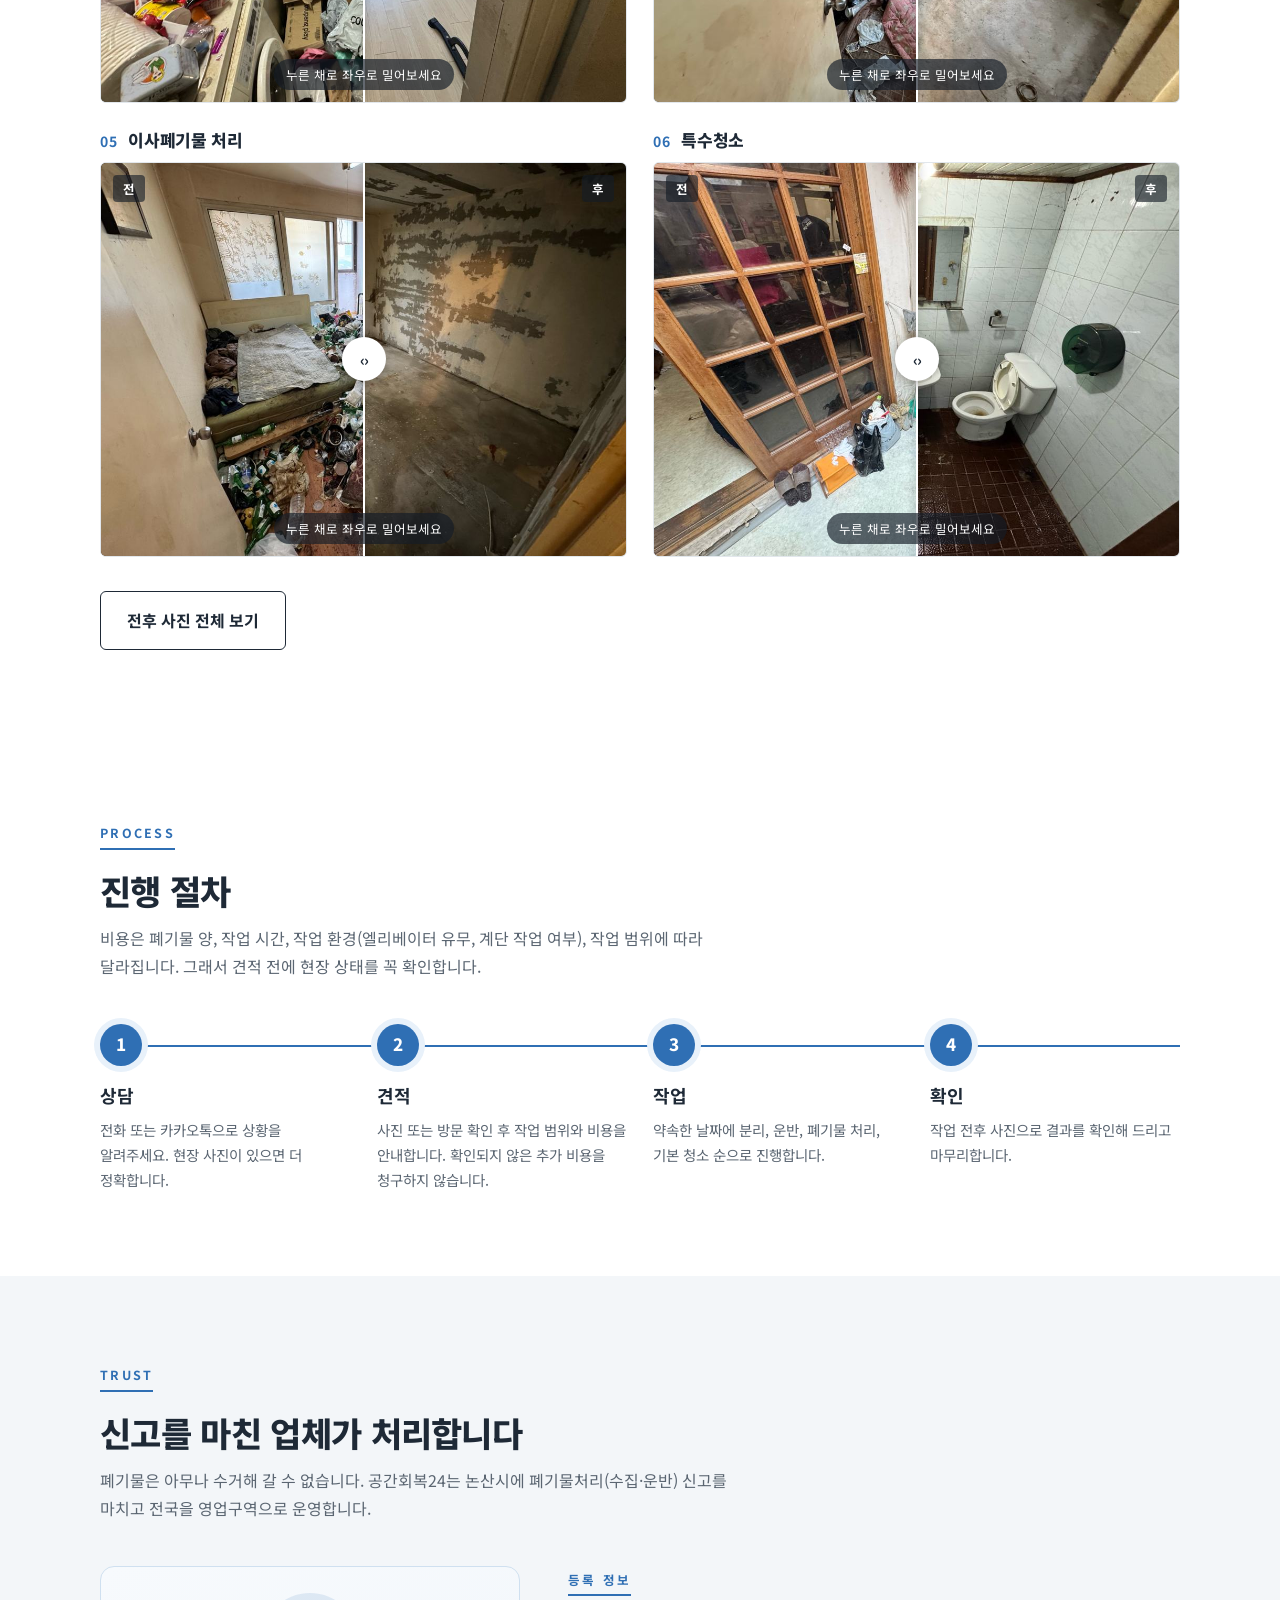
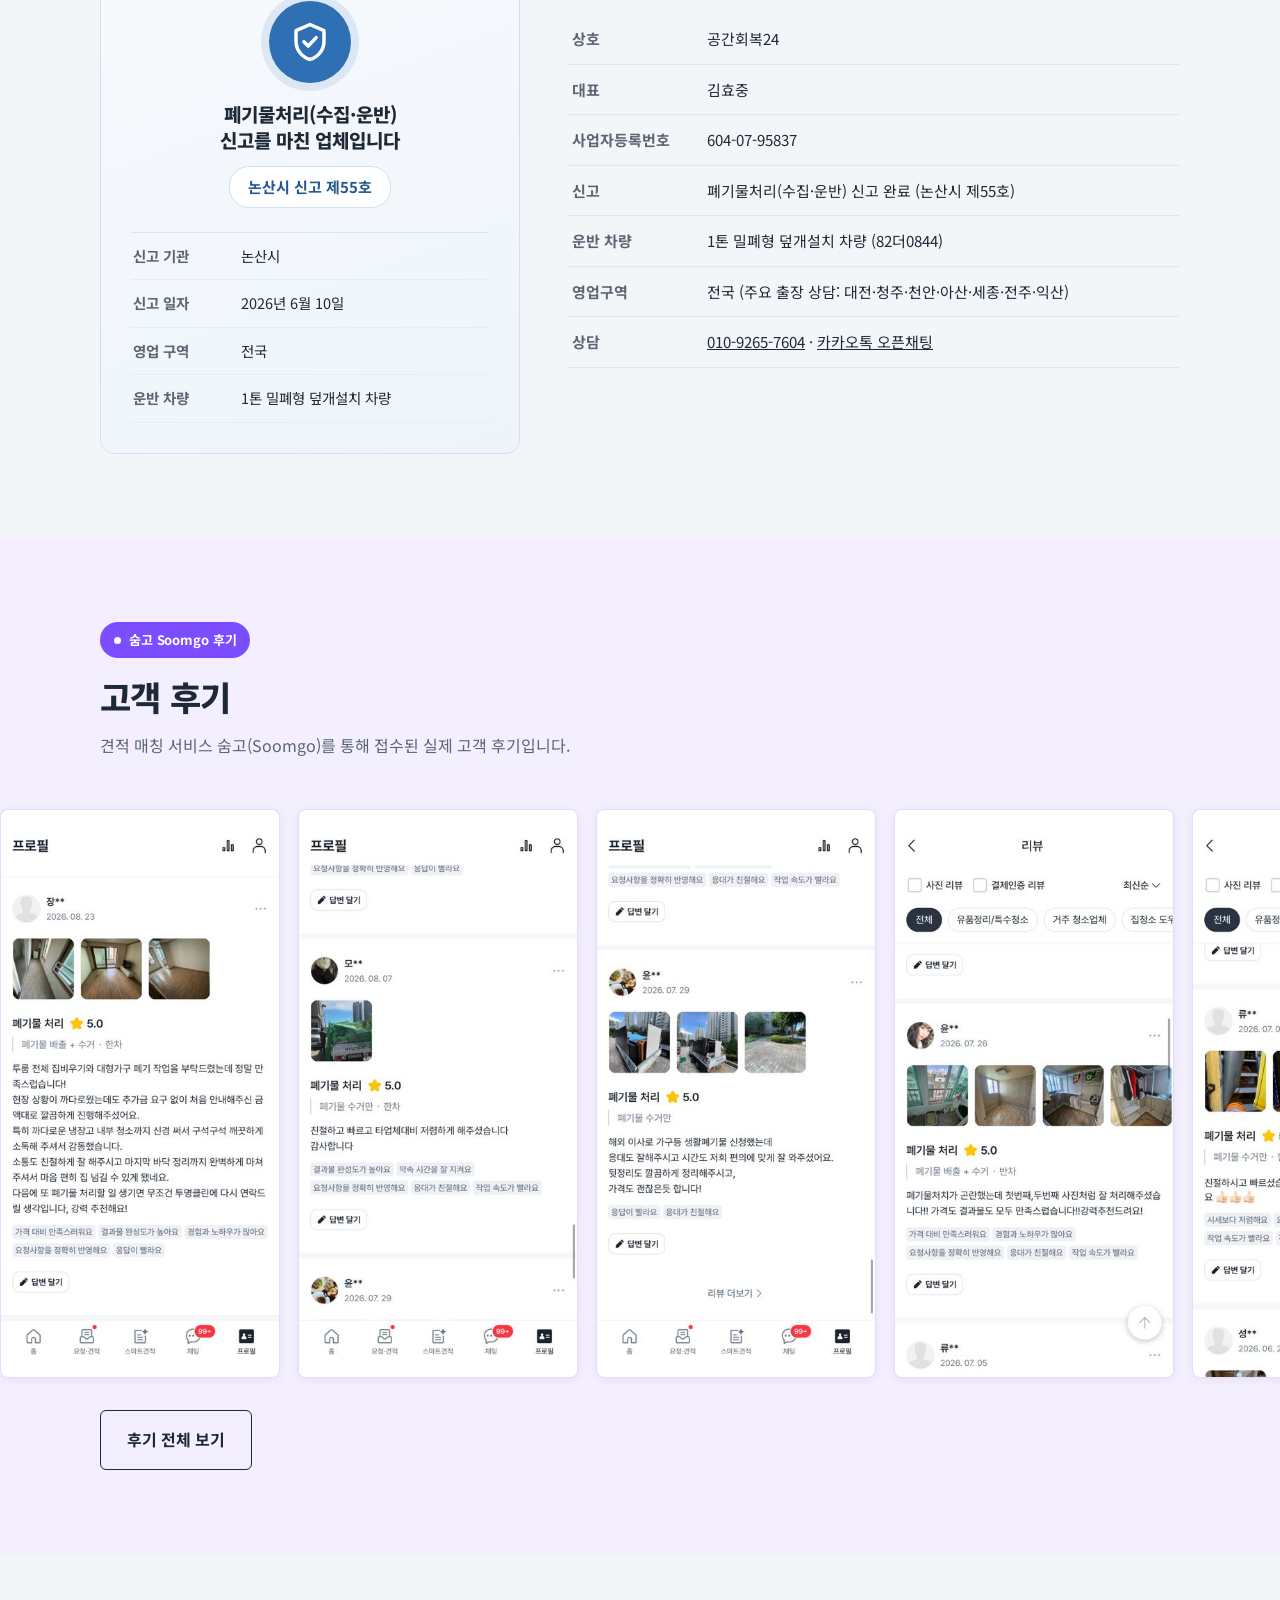
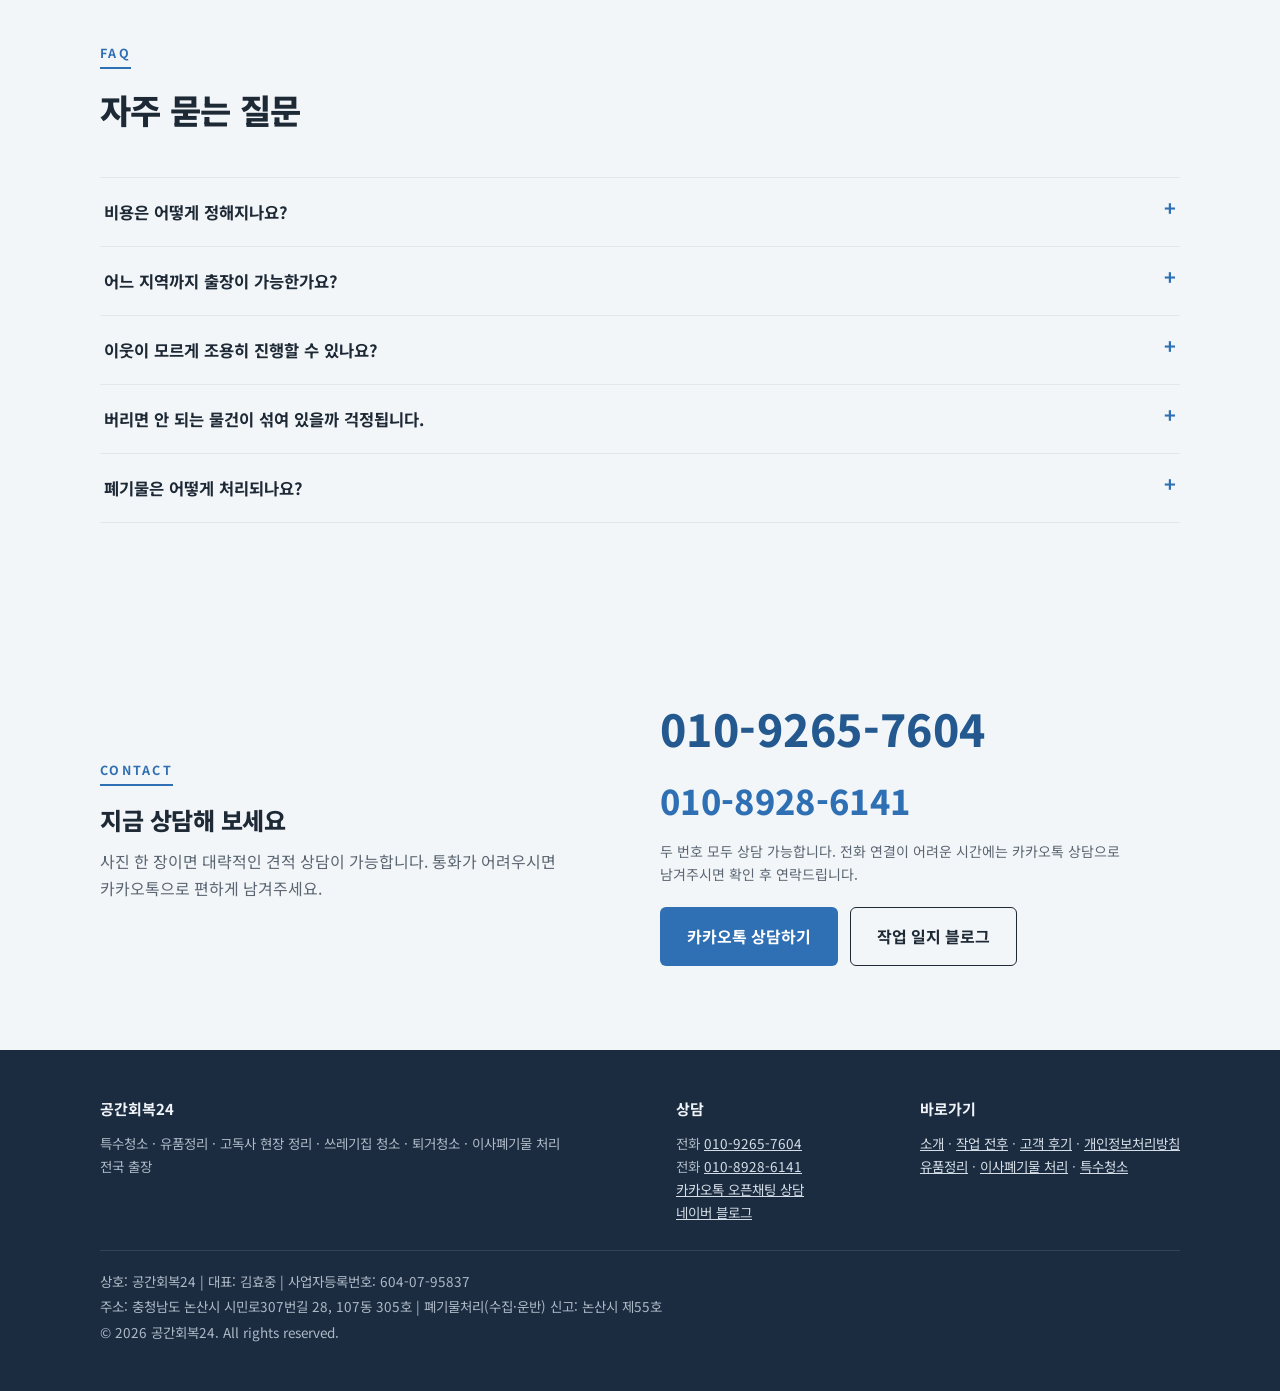
==== commit 1ec06984: "Add service landing pages and clarify core service regions" ====
--- a/index.html
+++ b/index.html
@@ -3,12 +3,14 @@
 <head>
 <meta charset="utf-8">
 <meta name="viewport" content="width=device-width, initial-scale=1">
-<title>공간회복24 | 특수청소·유품정리·이사폐기물 처리 전국 출장</title>
-<meta name="description" content="공간회복24는 특수청소, 유품정리, 고독사 현장 정리, 쓰레기집 청소, 퇴거청소, 이사폐기물 처리를 전국 출장으로 진행합니다. 폐기물 수집·운반 신고 업체, 전화 상담 010-9265-7604.">
+<meta name="google-site-verification" content="8Y7lIp6jlZMBRl0MnFdJsgRHsQLTe0FROcY6ndp8rNI">
+<meta name="naver-site-verification" content="8e1c275130bc08299684530967bc3f314710f57e">
+<title>유품정리·이사폐기물 처리·특수청소 | 대전·청주·천안·아산·세종·전주·익산 | 공간회복24</title>
+<meta name="description" content="공간회복24 유품정리·이사폐기물 처리·특수청소. 대전·청주·천안·아산·세종·전주·익산 출장 상담. 서비스별 작업 범위와 견적 준비사항, 실제 작업 전후 사진을 확인하세요. 전화 010-9265-7604.">
 <link rel="canonical" href="https://areaclean24.com/">
 <meta property="og:type" content="website">
-<meta property="og:title" content="공간회복24 | 특수청소·유품정리·이사폐기물 처리 전국 출장">
-<meta property="og:description" content="공간회복24는 특수청소, 유품정리, 고독사 현장 정리, 쓰레기집 청소, 퇴거청소, 이사폐기물 처리를 전국 출장으로 진행합니다. 폐기물 수집·운반 신고 업체, 전화 상담 010-9265-7604.">
+<meta property="og:title" content="유품정리·이사폐기물 처리·특수청소 | 대전·청주·천안·아산·세종·전주·익산 | 공간회복24">
+<meta property="og:description" content="공간회복24 유품정리·이사폐기물 처리·특수청소. 대전·청주·천안·아산·세종·전주·익산 출장 상담. 서비스별 작업 범위와 견적 준비사항, 실제 작업 전후 사진을 확인하세요. 전화 010-9265-7604.">
 <meta property="og:url" content="https://areaclean24.com/">
 <meta property="og:image" content="https://areaclean24.com/assets/og-v5.jpg">
 <meta property="og:image:width" content="1200">
@@ -22,7 +24,7 @@
 <link rel="preconnect" href="https://fonts.googleapis.com">
 <link rel="preconnect" href="https://fonts.gstatic.com" crossorigin>
 <link rel="stylesheet" href="https://fonts.googleapis.com/css2?family=Noto+Sans+KR:wght@400;500;700;800&display=swap">
-<link rel="stylesheet" href="css/style.css?v=11">
+<link rel="stylesheet" href="css/style.css?v=12">
 <script type="application/ld+json">
 {
   "@context": "https://schema.org",
@@ -41,7 +43,7 @@
         "addressRegion": "충청남도",
         "addressCountry": "KR"
       },
-      "areaServed": "대한민국 전국",
+      "areaServed": [{"@type": "City", "name": "대전"}, {"@type": "City", "name": "청주"}, {"@type": "City", "name": "천안"}, {"@type": "City", "name": "아산"}, {"@type": "City", "name": "세종"}, {"@type": "City", "name": "전주"}, {"@type": "City", "name": "익산"}],
       "founder": { "@type": "Person", "name": "김효중" },
       "sameAs": ["https://blog.naver.com/limpidityclean"]
     },
@@ -57,7 +59,7 @@
       "@type": "WebPage",
       "@id": "https://areaclean24.com/#webpage",
       "url": "https://areaclean24.com/",
-      "name": "공간회복24 | 특수청소·유품정리·이사폐기물 처리 전국 출장",
+      "name": "유품정리·이사폐기물 처리·특수청소 | 대전·청주·천안·아산·세종·전주·익산 | 공간회복24",
       "isPartOf": { "@id": "https://areaclean24.com/#website" },
       "about": { "@id": "https://areaclean24.com/#business" },
       "inLanguage": "ko"
@@ -94,8 +96,9 @@
     <source src="assets/video/hero.mp4?v=2" type="video/mp4">
   </video>
   <div class="wrap hero-inner">
-    <h1>혼자 감당하기 어려운 공간,<br>사람이 살던 자리로 <em>다시 회복</em>시킵니다.</h1>
-    <p class="sub">유품정리부터 고독사 현장 정리, 쓰레기집 청소, 퇴거청소, 이사폐기물 처리까지 상담부터 마무리 청소를 한 팀이 전국 어디든 출장해 책임지고 진행합니다.</p>
+    <h1>유품정리·이사폐기물 처리<br>특수청소, 공간회복24</h1>
+    <p class="hero-regions">대전·청주·천안·아산·세종·전주·익산 출장 상담</p>
+    <p class="sub">혼자 감당하기 어려운 공간을 다시 회복합니다. 유품정리, 이사 후 남은 짐과 폐기물 처리, 오염·악취가 있는 공간의 특수청소까지 현장을 확인하고 작업 범위와 견적을 안내합니다.</p>
     <div class="cta-row">
       <a class="btn btn-accent" href="tel:010-9265-7604">전화 상담 010-9265-7604</a>
       <a class="btn btn-ghost" href="https://open.kakao.com/o/sWXW52Hi" target="_blank" rel="noopener">카카오톡 상담</a>
@@ -106,7 +109,17 @@
 <!-- 핵심 요약 -->
 <section class="tight" aria-label="요약">
   <div class="wrap">
-    <p class="answer">공간회복24는 폐기물 수집·운반 신고를 마친 특수청소 업체로, 사진이나 방문으로 현장을 확인해 견적을 안내한 뒤 분리·운반·폐기물 처리·기본 청소까지 한 번에 진행합니다.</p>
+    <p class="answer">공간회복24는 유품정리·이사폐기물 처리·특수청소를 상담합니다. 현장 사진이나 방문으로 정리할 물건과 오염 상태를 확인하고, 분리·운반·폐기물 처리·청소 범위를 협의합니다.</p>
+  </div>
+</section>
+
+<!-- 서비스 -->
+<section id="services"><div class="wrap"><div class="sec-head"><h2>유품정리·이사폐기물 처리·특수청소 안내</h2><p>필요한 서비스를 선택해 작업 범위와 견적 준비사항을 확인하세요.</p></div><div class="service-entries"><article class="service-entry"><h3><a href="estate-cleanup.html">유품정리</a></h3><p>고인의 물건 중 보관할 것과 정리할 것을 유가족과 상의합니다. 소중한 물건을 구분하고, 정리가 필요한 공간의 상태를 확인한 뒤 작업 범위와 견적을 안내합니다.</p><a class="service-entry-link" href="estate-cleanup.html">유품정리 상세 안내</a></article><article class="service-entry"><h3><a href="moving-waste.html">이사폐기물 처리</a></h3><p>이사나 퇴거 후 남은 짐과 폐기물의 사진을 보내주세요. 품목과 양, 반출 동선을 확인해 처리 가능 여부와 작업 범위, 견적을 안내합니다.</p><a class="service-entry-link" href="moving-waste.html">이사폐기물 처리 상세 안내</a></article><article class="service-entry"><h3><a href="special-cleaning.html">특수청소</a></h3><p>일반 청소로 해결하기 어려운 오염·악취와 장기 방치 공간을 상담합니다. 쓰레기와 남은 짐, 오염된 부분을 확인해 정리와 청소에 필요한 작업 범위를 안내합니다.</p><a class="service-entry-link" href="special-cleaning.html">특수청소 상세 안내</a></article></div><div class="other-services"><h3>함께 상담할 수 있는 작업</h3><p>고독사 현장 정리, 쓰레기집 청소, 퇴거청소도 현장 상태에 맞춰 상담합니다. 어떤 작업이 필요한지 애매하시면 사진으로 먼저 문의해 주세요.</p><a href="gallery.html">실제 작업 전후 사진 보기</a></div></div></section>
+
+<section class="alt" id="service-area">
+  <div class="wrap area-layout">
+    <div><h2>유품정리·이사폐기물 처리·특수청소 출장 지역</h2><p class="region-names">대전·청주·천안·아산·세종·전주·익산</p></div>
+    <div><p>현장 위치와 희망 일정을 알려주시면 방문·작업 가능 일정을 확인해 안내합니다. 상담할 때 시·군·구와 동, 건물 층수 및 엘리베이터 유무를 함께 알려주세요.</p><p>공간회복24의 소재지는 충청남도 논산시이며, 위 지역은 주요 출장 상담 지역입니다. 그 외 지역은 별도로 문의해 주세요.</p></div>
   </div>
 </section>
 
@@ -146,79 +159,6 @@
         <li><strong>끝까지 처리합니다.</strong> 분리 배출, 운반, 적법한 폐기물 처리, 기본 청소까지가 한 작업입니다.</li>
       </ul>
       <p style="margin-top:26px;"><a class="btn btn-line" href="about.html">회사 소개 더 보기</a></p>
-    </div>
-  </div>
-</section>
-
-<!-- 서비스 -->
-<section id="services">
-  <div class="wrap">
-    <div class="sec-head" data-reveal>
-      <span class="label">SERVICES</span>
-      <h2>하는 일</h2>
-      <p>여섯 가지 작업을 전문으로 합니다. 카드에 마우스를 올리면 자세한 설명이 나옵니다. 어떤 작업이 필요한지 애매하시면 사진 한 장으로 먼저 상담해 주세요.</p>
-    </div>
-    <div class="svc-cards">
-      <article class="svc-card" data-reveal style="--d:0.00s">
-        <img src="assets/ba/13a.jpg" alt="공간회복24가 작업을 마친 현장" width="1000" height="750" loading="lazy">
-        <span class="veil" aria-hidden="true"></span>
-        <div class="body">
-          <span class="n">01</span>
-          <h3>유품정리</h3>
-          <p>고인의 물건을 함부로 버리지 않습니다. 보관할 것과 정리할 것을 유가족과 상의하며 예를 갖춰 진행합니다.</p>
-        </div>
-        <a class="cover" href="gallery.html" aria-label="유품정리 작업 전후 사진 보기">유품정리</a>
-      </article>
-      <article class="svc-card" data-reveal style="--d:0.08s">
-        <img src="assets/ba/09a.jpg" alt="공간회복24가 작업을 마친 현장" width="1000" height="750" loading="lazy">
-        <span class="veil" aria-hidden="true"></span>
-        <div class="body">
-          <span class="n">02</span>
-          <h3>고독사 현장 정리</h3>
-          <p>오염 부위 정리와 소독, 탈취까지 포함해 현장을 정리합니다. 이웃에 알려지지 않도록 조용히 작업합니다.</p>
-        </div>
-        <a class="cover" href="gallery.html" aria-label="고독사 현장 정리 작업 전후 사진 보기">고독사 현장 정리</a>
-      </article>
-      <article class="svc-card" data-reveal style="--d:0.16s">
-        <img src="assets/ba/18a.jpg" alt="공간회복24가 작업을 마친 현장" width="1000" height="750" loading="lazy">
-        <span class="veil" aria-hidden="true"></span>
-        <div class="body">
-          <span class="n">03</span>
-          <h3>쓰레기집 청소</h3>
-          <p>수년간 쌓인 짐과 쓰레기를 분리 배출하고, 생활이 가능한 상태로 되돌립니다. 재사용 가능한 물건은 따로 정리합니다.</p>
-        </div>
-        <a class="cover" href="gallery.html" aria-label="쓰레기집 청소 작업 전후 사진 보기">쓰레기집 청소</a>
-      </article>
-      <article class="svc-card" data-reveal style="--d:0.24s">
-        <img src="assets/ba/24a.jpg" alt="공간회복24가 작업을 마친 현장" width="1000" height="750" loading="lazy">
-        <span class="veil" aria-hidden="true"></span>
-        <div class="body">
-          <span class="n">04</span>
-          <h3>퇴거청소</h3>
-          <p>이사·퇴거 후 남은 짐 처리와 청소를 한 번에 진행합니다. 임대인·임차인 일정에 맞춰 빠르게 마무리합니다.</p>
-        </div>
-        <a class="cover" href="gallery.html" aria-label="퇴거청소 작업 전후 사진 보기">퇴거청소</a>
-      </article>
-      <article class="svc-card" data-reveal style="--d:0.32s">
-        <img src="assets/ba/12a.jpg" alt="공간회복24가 작업을 마친 현장" width="1000" height="750" loading="lazy">
-        <span class="veil" aria-hidden="true"></span>
-        <div class="body">
-          <span class="n">05</span>
-          <h3>이사폐기물 처리</h3>
-          <p>이사·생활·건축 폐기물을 수거해 적법하게 처리합니다. 1톤 차량 반차·한차 단위로 규모에 맞게 진행합니다.</p>
-        </div>
-        <a class="cover" href="gallery.html" aria-label="이사폐기물 처리 작업 전후 사진 보기">이사폐기물 처리</a>
-      </article>
-      <article class="svc-card" data-reveal style="--d:0.40s">
-        <img src="assets/ba/21a.jpg" alt="공간회복24가 작업을 마친 현장" width="1000" height="750" loading="lazy">
-        <span class="veil" aria-hidden="true"></span>
-        <div class="body">
-          <span class="n">06</span>
-          <h3>특수청소</h3>
-          <p>일반 청소로 해결되지 않는 오염, 악취, 장기 방치 공간을 다룹니다. 현장 상태에 맞춰 작업 범위를 설계합니다.</p>
-        </div>
-        <a class="cover" href="gallery.html" aria-label="특수청소 작업 전후 사진 보기">특수청소</a>
-      </article>
     </div>
   </div>
 </section>
@@ -412,7 +352,7 @@
         <tr><th scope="row">사업자등록번호</th><td>604-07-95837</td></tr>
         <tr><th scope="row">신고</th><td>폐기물처리(수집·운반) 신고 완료 (논산시 제55호)</td></tr>
         <tr><th scope="row">운반 차량</th><td>1톤 밀폐형 덮개설치 차량 (82더0844)</td></tr>
-        <tr><th scope="row">영업구역</th><td>전국 (주요 지역: 충청·전라)</td></tr>
+        <tr><th scope="row">영업구역</th><td>전국 (주요 출장 상담: 대전·청주·천안·아산·세종·전주·익산)</td></tr>
         <tr><th scope="row">상담</th><td><a href="tel:010-9265-7604">010-9265-7604</a> · <a href="https://open.kakao.com/o/sWXW52Hi" target="_blank" rel="noopener">카카오톡 오픈채팅</a></td></tr>
       </table>
     </div>
@@ -471,7 +411,7 @@
       </details>
       <details>
         <summary>어느 지역까지 출장이 가능한가요?</summary>
-        <p class="a">전국 출장이 가능합니다. 충청·전라 지역이 주요 활동 지역이라 이 지역은 일정 조율이 특히 빠릅니다.</p>
+        <p class="a">대전·청주·천안·아산·세종·전주·익산을 주요 출장 상담 지역으로 운영합니다. 현장 위치와 희망 날짜를 알려주시면 방문·작업 가능 일정을 확인합니다. 그 외 지역은 별도로 문의해 주세요.</p>
       </details>
       <details>
         <summary>이웃이 모르게 조용히 진행할 수 있나요?</summary>
@@ -527,7 +467,8 @@
       </div>
       <div>
         <b>바로가기</b>
-        <p style="margin-top:10px;"><a href="about.html">소개</a> · <a href="gallery.html">작업 전후</a> · <a href="reviews.html">고객 후기</a> · <a href="privacy.html">개인정보처리방침</a></p>
+        <p style="margin-top:10px;"><a href="about.html">소개</a> · <a href="gallery.html">작업 전후</a> · <a href="reviews.html">고객 후기</a> · <a href="privacy.html">개인정보처리방침</a><br>
+        <a href="estate-cleanup.html">유품정리</a> · <a href="moving-waste.html">이사폐기물 처리</a> · <a href="special-cleaning.html">특수청소</a></p>
       </div>
     </div>
     <div class="legal">
@@ -559,5 +500,6 @@
 </nav>
 
 <script src="js/main.js?v=11" defer></script>
+<script src="js/clickguard.js?v=2" defer></script>
 </body>
 </html>
--- a/css/style.css
+++ b/css/style.css
@@ -617,3 +617,64 @@
   width: 88px; height: 88px; object-fit: cover;
   border-radius: 6px; border: 1px solid var(--line);
 }
+
+/* 서비스 상세 안내: 기존 색상과 글꼴을 유지하고 핵심 정보를 항상 표시 */
+.hero .hero-regions { margin-top: 20px; color: #fff; font-size: clamp(16px, 2vw, 20px); font-weight: 700; text-shadow: 0 1px 8px rgba(0,0,0,.6); }
+#services, #service-area, #contact { scroll-margin-top: 84px; }
+.service-entries { display: grid; grid-template-columns: repeat(3, minmax(0, 1fr)); gap: 30px; }
+.service-entry { display: flex; flex-direction: column; border-top: 3px solid var(--accent); padding-top: 24px; }
+.service-entry h3 { font-size: 25px; }
+.service-entry h3 a { text-decoration: none; }
+.service-entry p { color: var(--ink-soft); margin: 16px 0 22px; }
+.service-entry-link { color: var(--accent-deep); font-weight: 700; margin-top: auto; text-underline-offset: 5px; }
+.other-services { margin-top: 42px; padding-top: 26px; border-top: 1px solid var(--line); }
+.other-services h3 { font-size: 19px; }
+.other-services p { margin: 10px 0; color: var(--ink-soft); max-width: 48em; }
+.other-services a, .detail-link a { color: var(--accent-deep); font-weight: 700; text-underline-offset: 4px; }
+.area-layout { display: grid; grid-template-columns: 1fr 1fr; gap: 40px; }
+.area-layout h2 { font-size: clamp(24px, 3vw, 30px); max-width: 18em; }
+.area-layout .region-names { font-size: 21px; color: var(--accent-deep); font-weight: 700; margin-top: 20px; line-height: 1.8; }
+.area-layout > div > p + p { margin-top: 16px; }
+.area-layout > div:last-child { color: var(--ink-soft); }
+.service-head { padding: 48px 0; }
+.service-head h1 { max-width: 24em; }
+.service-head .service-regions { color: var(--accent-deep); font-weight: 700; font-size: 18px; margin-top: 22px; max-width: none; }
+.service-head p:not(.crumb):not(.service-regions) { max-width: 48em; }
+.service-actions { display: flex; gap: 12px; flex-wrap: wrap; margin-top: 26px; }
+.service-links { display: flex; flex-wrap: wrap; gap: 12px 24px; border-top: 1px solid var(--line); margin-top: 32px; padding-top: 20px; }
+.service-links a { color: var(--ink-soft); text-underline-offset: 5px; font-size: 15px; }
+.service-links a[aria-current="page"] { color: var(--accent-deep); font-weight: 700; }
+.service-detail-layout { display: grid; grid-template-columns: minmax(0, 1.5fr) minmax(0, 1fr); gap: 64px; align-items: start; }
+.service-detail-layout h2, .evidence-row h2 { font-size: clamp(24px, 3vw, 30px); }
+.scope-list { margin-top: 26px; }
+.scope-row { padding: 22px 0; border-top: 1px solid var(--line); }
+.scope-row h3 { font-size: 20px; }
+.scope-row p { color: var(--ink-soft); margin-top: 10px; }
+.quote-guide { background: var(--alt); padding: 30px; border-left: 3px solid var(--accent); }
+.quote-guide h2 { font-size: 22px; }
+.quote-guide ul { padding-left: 20px; margin: 22px 0; }
+.quote-guide li + li { margin-top: 12px; }
+.quote-guide p { color: var(--ink-soft); font-size: 15px; }
+.quote-guide a { display: inline-block; margin-top: 20px; color: var(--accent-deep); font-weight: 700; text-underline-offset: 5px; }
+.service-process { display: grid; grid-template-columns: repeat(4, minmax(0, 1fr)); gap: 32px; list-style: none; counter-reset: process; }
+.service-process li { counter-increment: process; padding-top: 18px; border-top: 2px solid var(--accent); }
+.service-process li::before { content: counter(process); display: block; color: var(--accent-deep); font-weight: 800; margin-bottom: 12px; }
+.service-process h3 { font-size: 19px; }
+.service-process p { color: var(--ink-soft); margin-top: 12px; font-size: 15px; }
+.evidence-row { display: flex; flex-wrap: wrap; align-items: center; justify-content: space-between; gap: 24px; }
+.evidence-row p { margin-top: 12px; color: var(--ink-soft); max-width: 34em; }
+.evidence-row .service-actions { margin-top: 0; }
+.detail-link { margin-top: 20px; }
+@media (max-width: 860px) {
+  .service-entries, .area-layout, .service-detail-layout { grid-template-columns: 1fr; gap: 32px; }
+  .service-process { grid-template-columns: repeat(2, minmax(0, 1fr)); }
+}
+@media (max-width: 480px) {
+  .service-head { padding: 32px 0; }
+  .service-head h1 { font-size: 28px; }
+  .service-head .service-regions { font-size: 16px; }
+  .service-actions { flex-direction: column; align-items: stretch; }
+  .service-actions .btn { text-align: center; padding: 14px 16px; }
+  .service-process { grid-template-columns: 1fr; gap: 24px; }
+  .quote-guide { padding: 24px; }
+}
